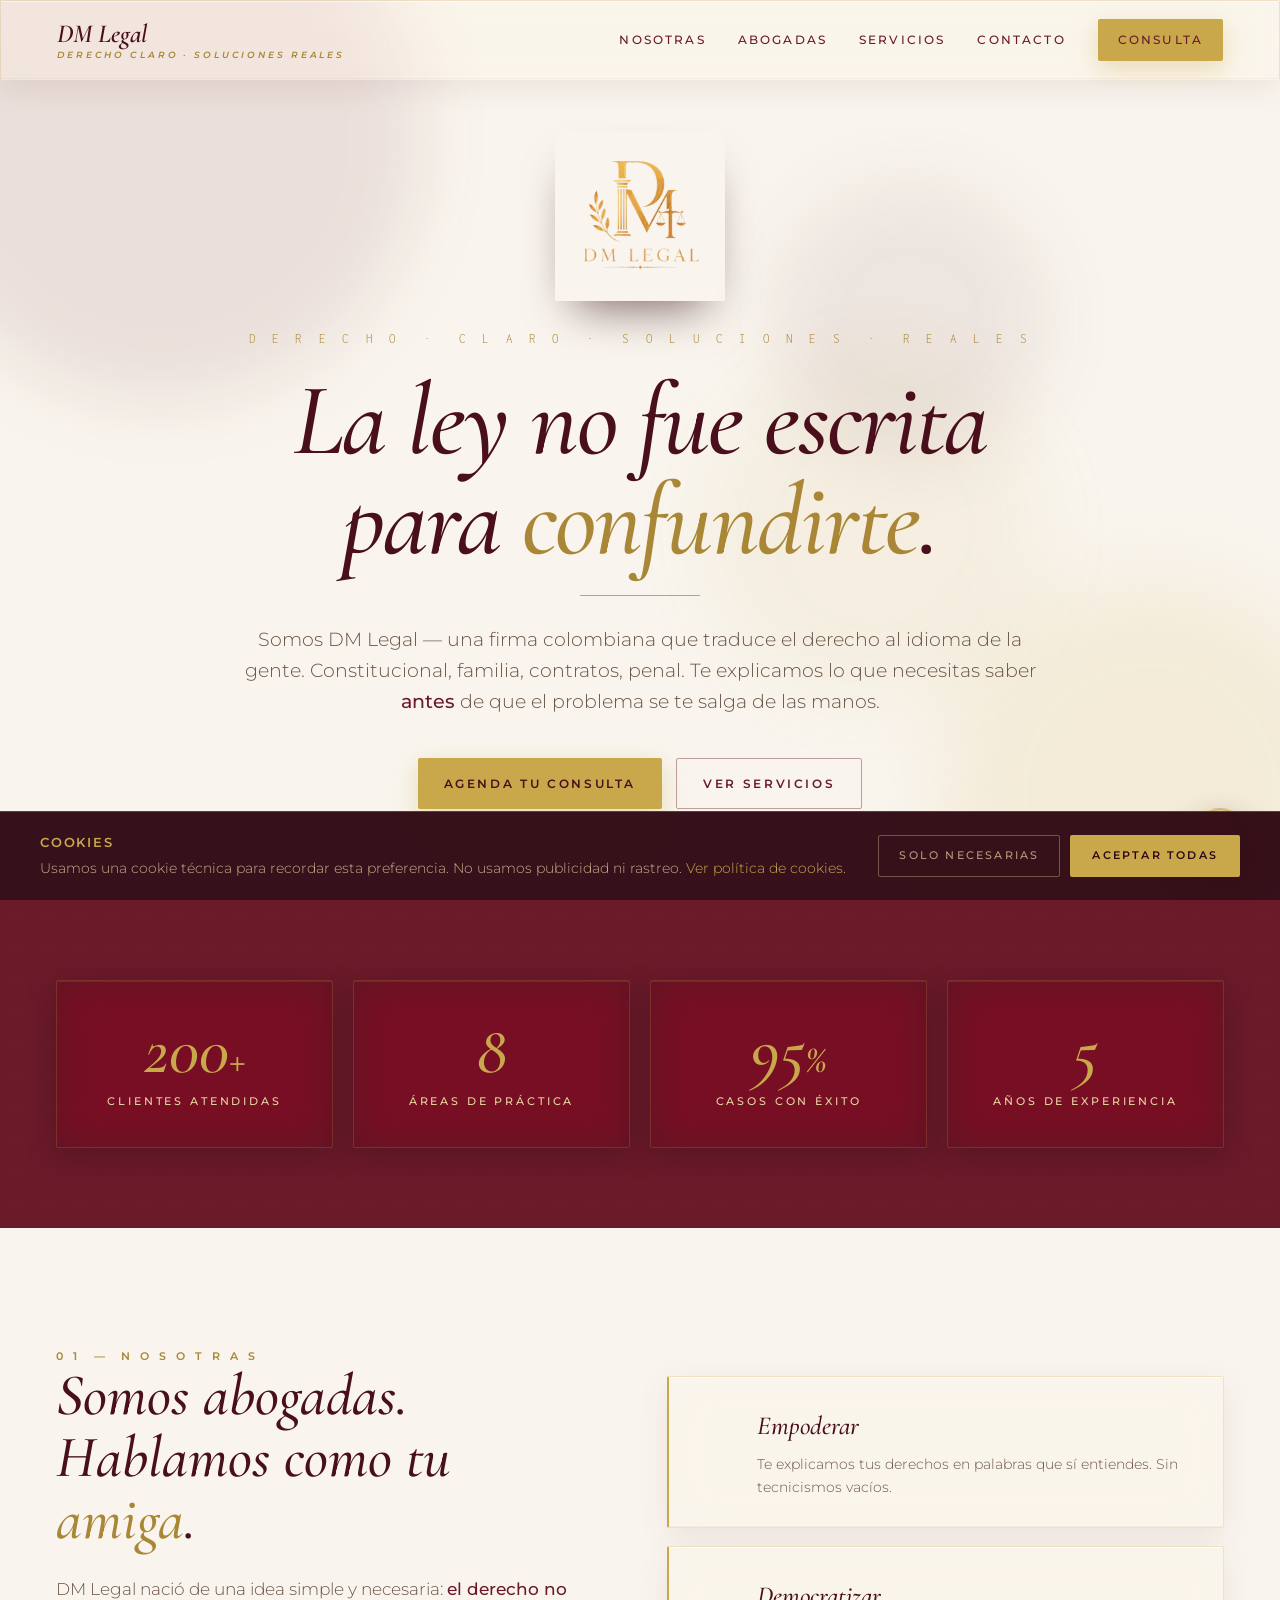
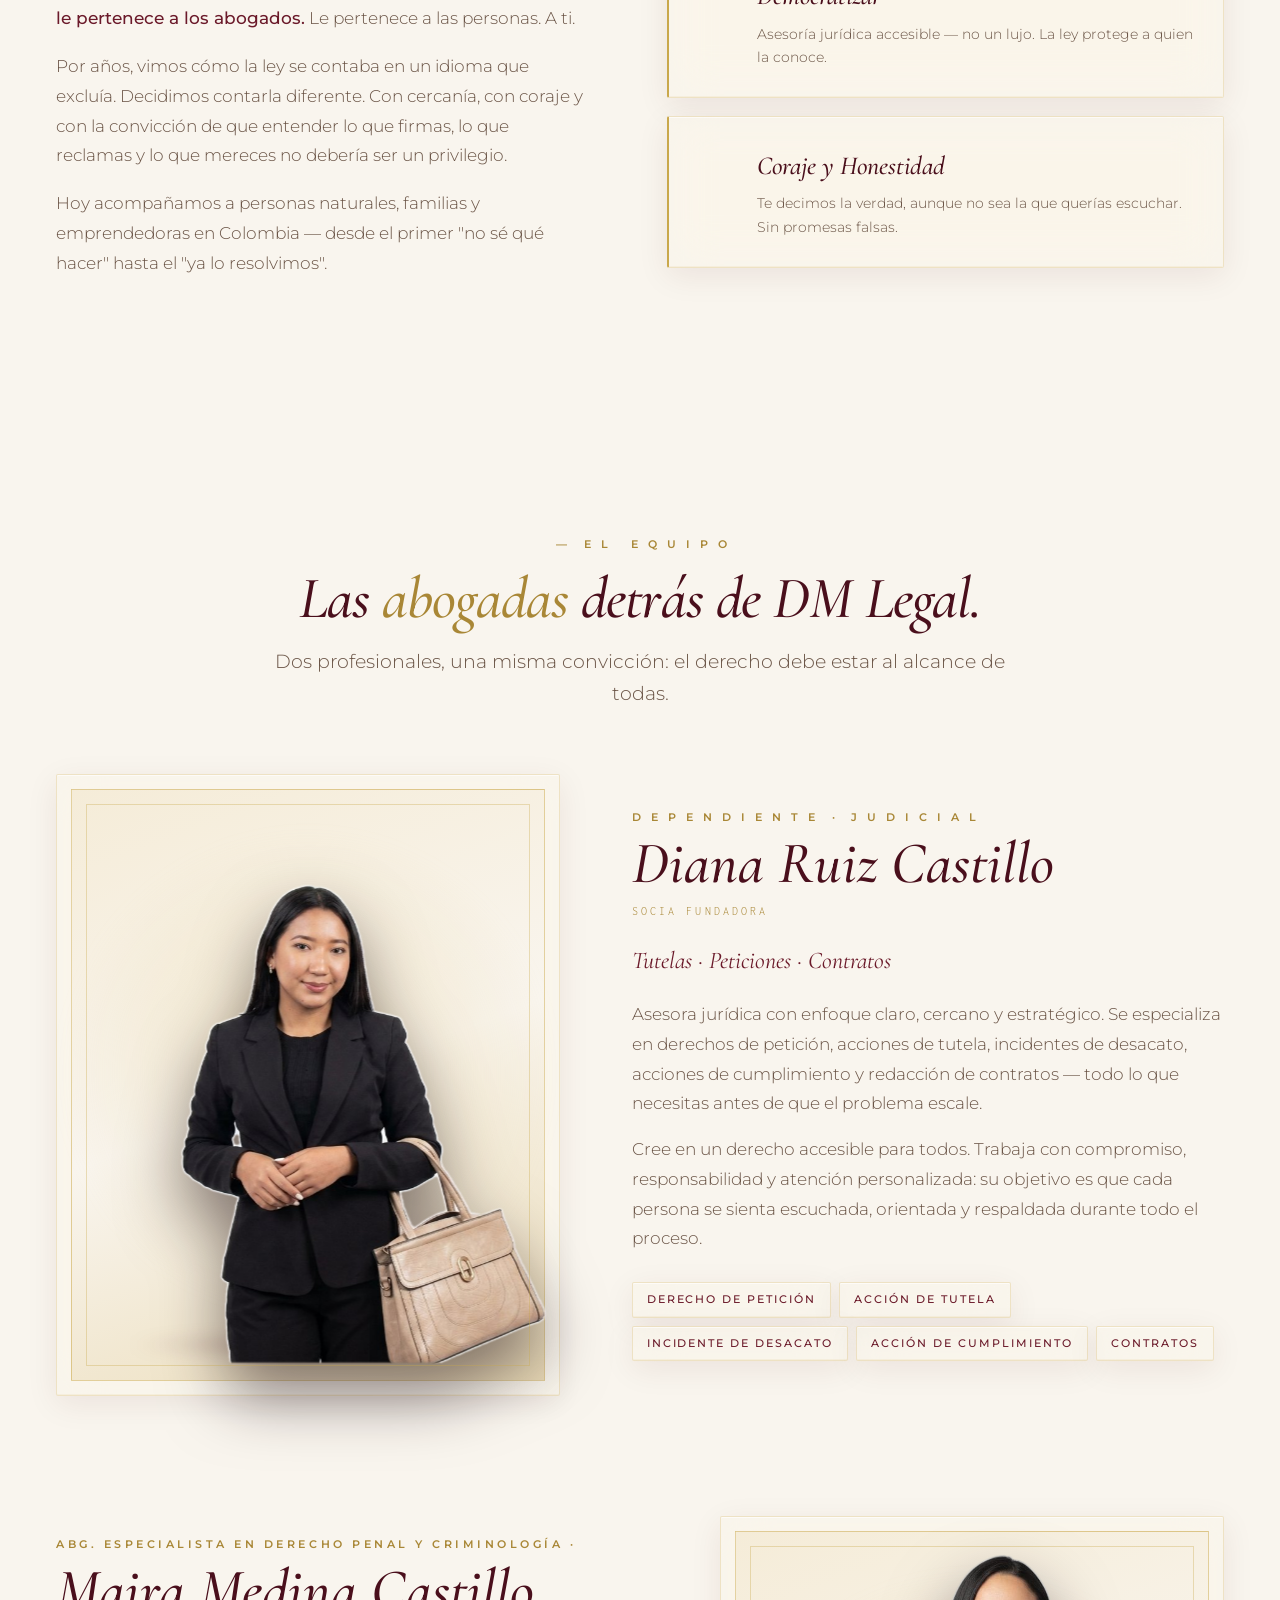
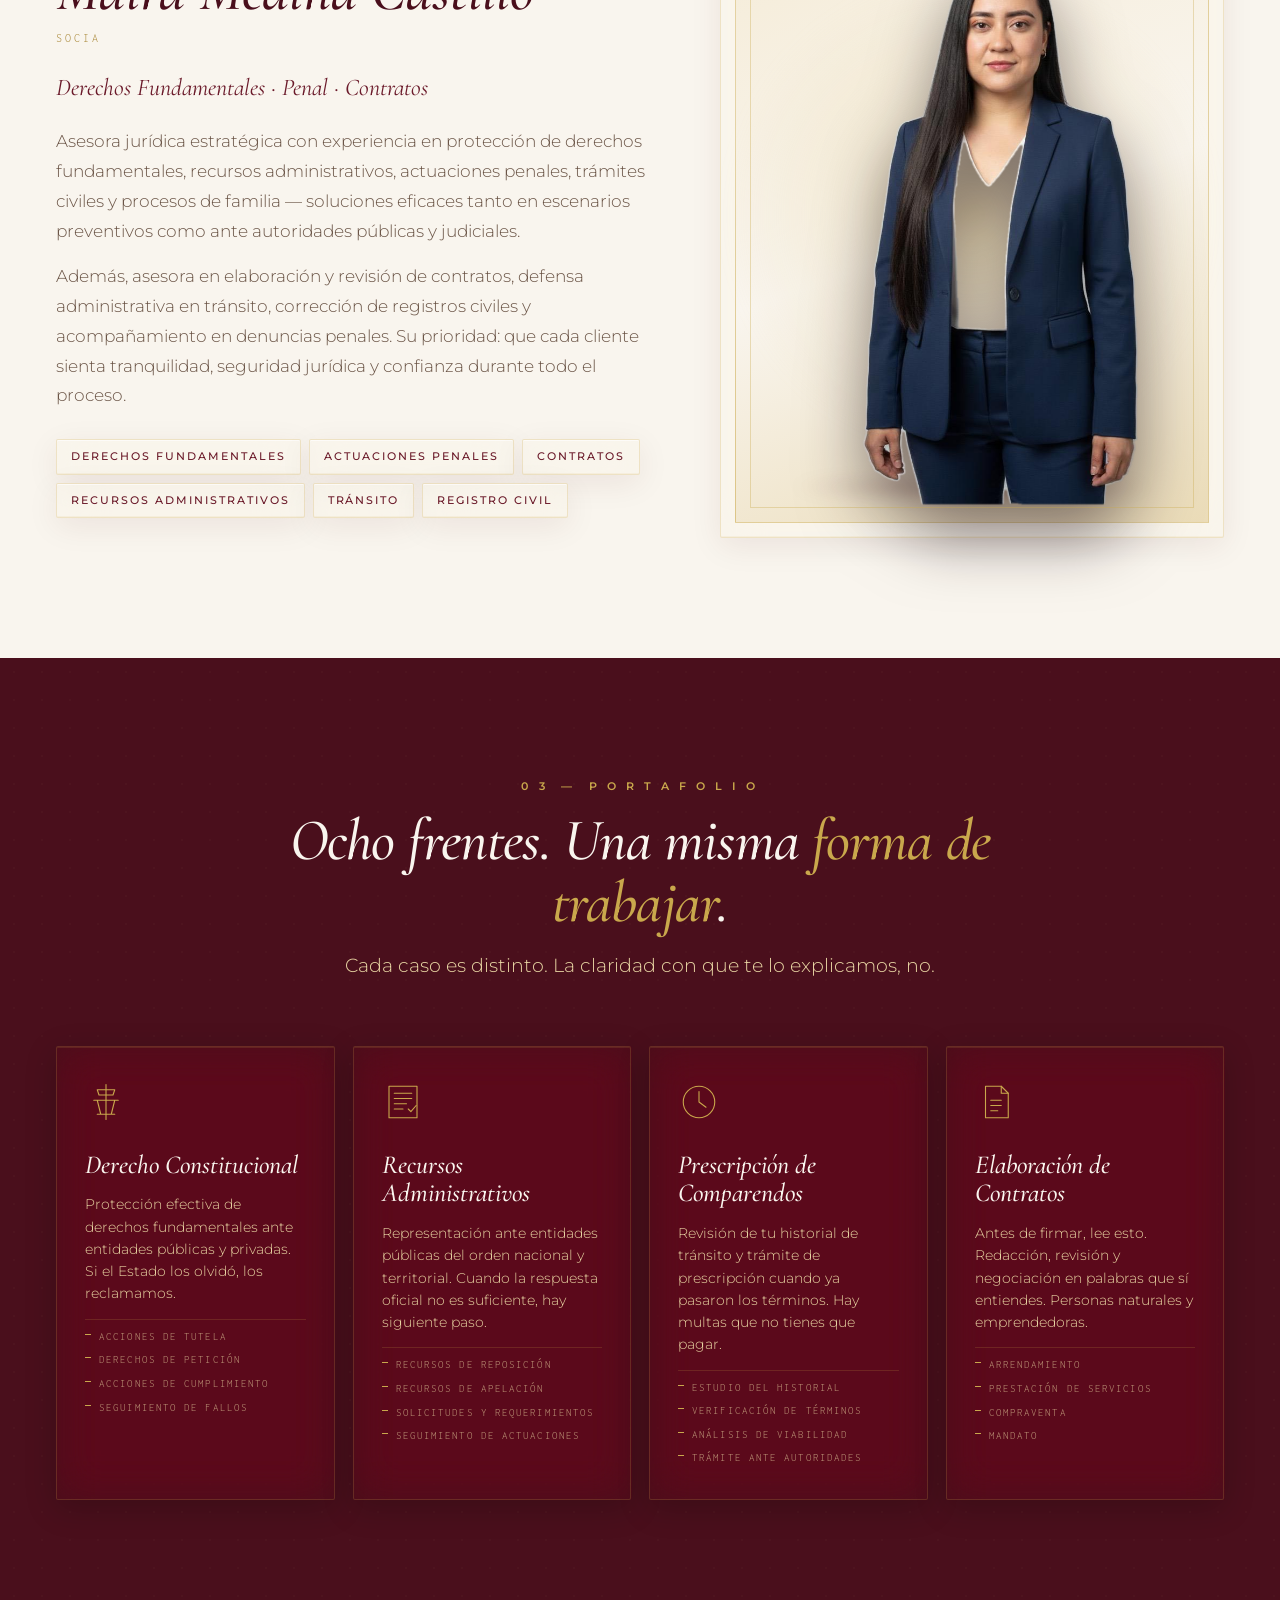
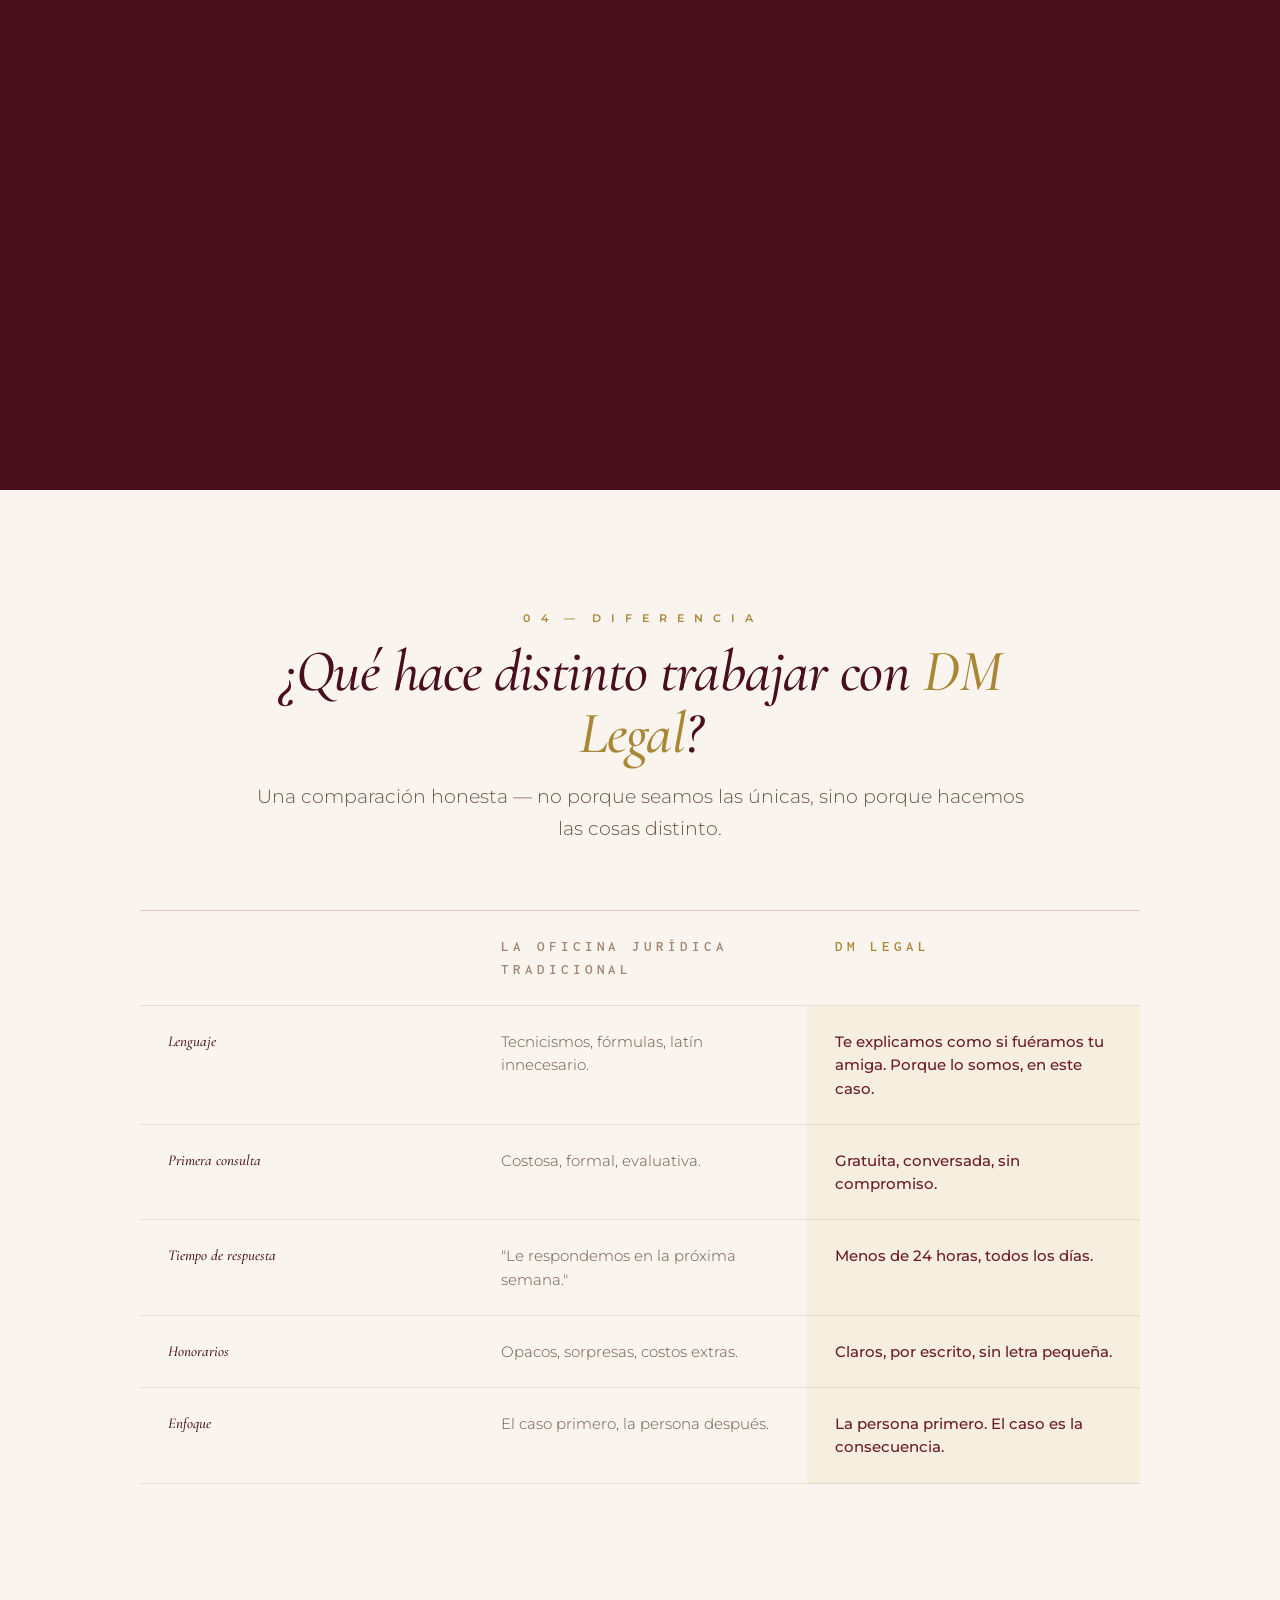
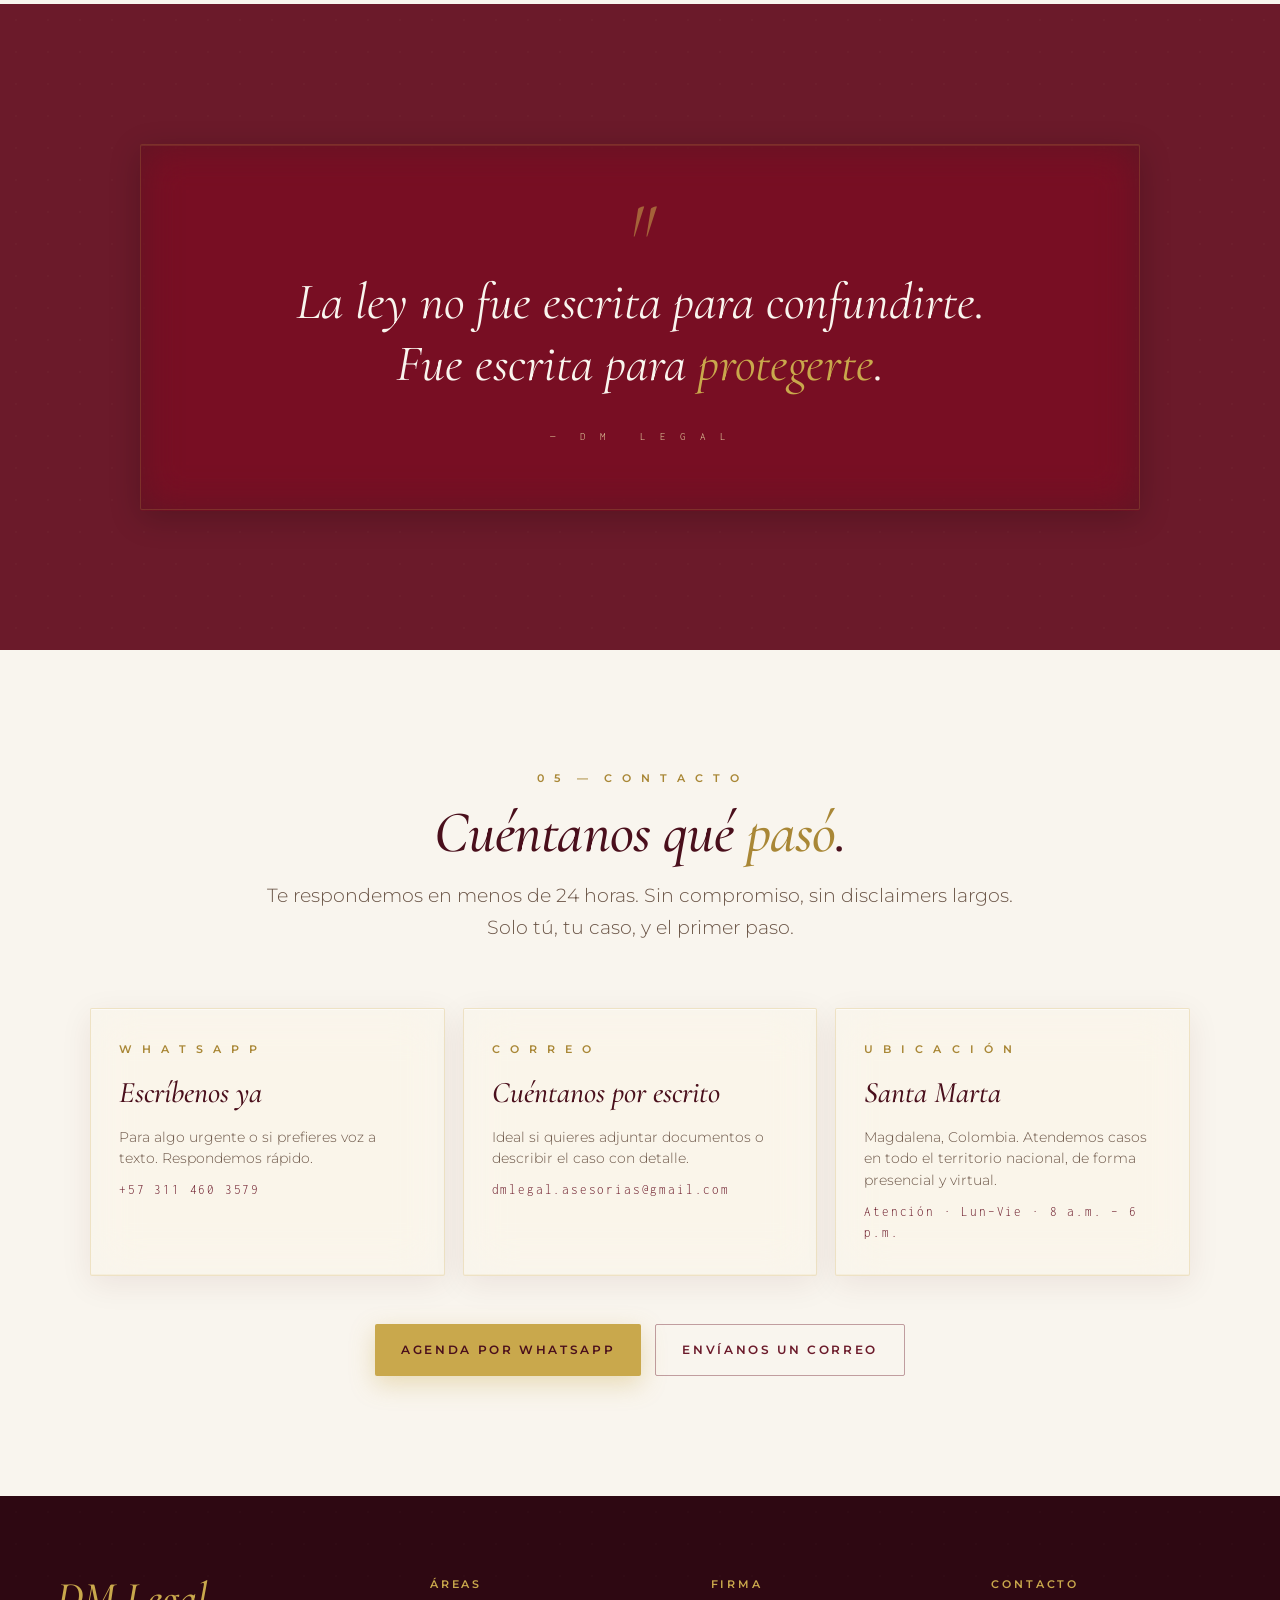
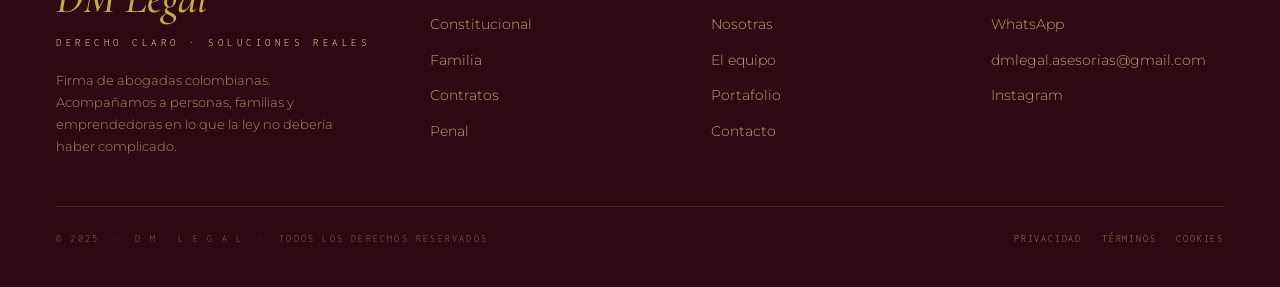
==== index.html @ fb907e5b "cambios ajustes de descripcio y efectos" ====
<!doctype html>
<html lang="es">
<head>
<meta charset="utf-8">
<meta name="viewport" content="width=device-width,initial-scale=1">
<title>DM Legal · Derecho claro, soluciones reales.</title>
<meta name="description" content="Firma de abogadas colombianas especializada en derecho constitucional, familia y contratos. Derecho claro, soluciones reales.">
<meta name="theme-color" content="#4A0F1C">

<!-- Open Graph -->
<meta property="og:title" content="DM Legal · Derecho claro, soluciones reales.">
<meta property="og:description" content="Abogadas colombianas que traducen el derecho al idioma de la gente. Tutelas, familia, contratos, penal.">
<meta property="og:type" content="website">
<meta property="og:image" content="assets/logo-dm-legal.jpeg">

<link rel="preconnect" href="https://fonts.googleapis.com">
<link rel="preconnect" href="https://fonts.gstatic.com" crossorigin>
<link href="https://fonts.googleapis.com/css2?family=Cormorant+Garamond:ital,wght@1,400;1,500;1,600;1,700&family=Inconsolata:wght@400;500;600&family=Montserrat:wght@300;400;500;600;800&display=swap" rel="stylesheet">

<style>
/* ══════════════════════════════════════════════════════════
   DM LEGAL · Design System Tokens
   Identidad de Marca v1.0 · 2025
   ══════════════════════════════════════════════════════════ */
:root {
  /* Paleta oficial */
  --c-guinda:          #4A0F1C;
  --c-borgona:         #6B1A2A;
  --c-oro:             #C9A84C;
  --c-champagne:       #E8D5A3;
  --c-crema:           #F9F5EE;
  --c-guinda-deep:     #2E0812;
  --c-borgona-soft:    #8C2438;
  --c-oro-deep:        #A98736;
  --c-champagne-soft:  #F2E4C2;
  --c-crema-warm:      #EFE7D6;

  /* Superficies semánticas */
  --bg:           var(--c-guinda);
  --bg-2:         var(--c-borgona);
  --bg-elevated:  #561523;
  --fg:           var(--c-crema);
  --fg-2:         var(--c-champagne);
  --fg-muted:     #C9B89A;
  --accent:       var(--c-oro);
  --accent-soft:  var(--c-champagne);
  --rule:         rgba(201,168,76,0.32);
  --rule-soft:    rgba(232,213,163,0.18);

  /* Tipografía */
  --font-display: "Cormorant Garamond", "Garamond", Georgia, serif;
  --font-body:    "Montserrat", "Helvetica Neue", Arial, sans-serif;
  --font-mono:    "Inconsolata", "SF Mono", Menlo, monospace;

  /* Escala tipográfica */
  --fs-hero:    clamp(52px, 8vw, 112px);
  --fs-h1:      clamp(40px, 5vw, 72px);
  --fs-h2:      clamp(32px, 4.6vw, 64px);
  --fs-h3:      22px;
  --fs-lead:    19px;
  --fs-body:    16px;
  --fs-small:   14px;
  --fs-eyebrow: 11px;
  --fs-mono:    12px;

  /* Espaciado */
  --s-1:  4px;  --s-2:  8px;  --s-3:  12px; --s-4:  16px;
  --s-5:  24px; --s-6:  32px; --s-7:  48px; --s-8:  64px;
  --s-9:  96px; --s-10: 128px;

  /* Bordes */
  --border-hair: 1px solid var(--rule);
  --border-gold: 1px solid var(--c-oro);
  --border-soft: 1px solid var(--rule-soft);

  /* Sombras */
  --shadow-2: 0 12px 28px -16px rgba(46,8,18,0.55);
  --shadow-3: 0 24px 48px -20px rgba(46,8,18,0.65);

  /* Movimiento */
  --ease-out:     cubic-bezier(0.23, 1, 0.32, 1);
  --ease-in-out:  cubic-bezier(0.77, 0, 0.175, 1);
  --ease-elegant: cubic-bezier(0.22, 0.61, 0.36, 1);
  --t-quick:  140ms;
  --t-base:   240ms;
  --t-slow:   480ms;

  /* Ornamento */
  --orn-hair: linear-gradient(90deg, transparent, var(--c-oro) 35%, var(--c-oro) 65%, transparent);
}

/* ─── Reset ─── */
*, *::before, *::after { box-sizing: border-box; margin: 0; padding: 0; }
html, body {
  background: var(--c-crema);
  color: var(--c-borgona);
  font-family: var(--font-body);
  font-weight: 300;
  line-height: 1.6;
  -webkit-font-smoothing: antialiased;
  text-rendering: optimizeLegibility;
}
body { overflow-x: hidden; }
img { max-width: 100%; display: block; }
a  { color: inherit; text-decoration: none; }
button { font: inherit; cursor: pointer; border: 0; background: transparent; color: inherit; }
ul { list-style: none; }

/* ─── Superficies glass ─── */
.glass {
  background: rgba(249,245,238,0.45);
  backdrop-filter: blur(24px) saturate(180%);
  -webkit-backdrop-filter: blur(24px) saturate(180%);
  border: 1px solid rgba(201,168,76,0.25);
  box-shadow: 0 8px 32px rgba(74,15,28,0.08), inset 0 1px 0 rgba(255,255,255,0.6), inset 0 -1px 0 rgba(201,168,76,0.10);
  border-radius: 2px;
}
.glass-dark {
  background: rgba(74,15,28,0.35);
  backdrop-filter: blur(20px) saturate(160%);
  -webkit-backdrop-filter: blur(20px) saturate(160%);
  border: 1px solid rgba(201,168,76,0.20);
  box-shadow: 0 8px 32px rgba(0,0,0,0.20), inset 0 1px 0 rgba(201,168,76,0.15);
  border-radius: 2px;
}
@supports not (backdrop-filter: blur(1px)) {
  .glass      { background: rgba(249,245,238,0.92); }
  .glass-dark { background: rgba(74,15,28,0.85); }
}

/* ─── Tipografía utilitaria ─── */
.display {
  font-family: var(--font-display);
  font-style: italic;
  font-weight: 500;
  line-height: 1.02;
  letter-spacing: -0.015em;
}
.eyebrow, .kicker {
  font-family: var(--font-body);
  font-weight: 600;
  font-size: var(--fs-eyebrow);
  letter-spacing: 0.32em;
  text-transform: uppercase;
  color: var(--c-oro-deep);
}
.mono {
  font-family: var(--font-mono);
  font-size: var(--fs-mono);
  letter-spacing: 0.22em;
  text-transform: uppercase;
}
.lead {
  font-size: var(--fs-lead);
  line-height: 1.7;
  font-weight: 300;
  color: #6b5547;
  max-width: 60ch;
}

/* ─── Botones ─── */
.btn {
  display: inline-flex;
  align-items: center;
  gap: 10px;
  padding: 15px 26px;
  font-family: var(--font-body);
  font-weight: 600;
  font-size: 12px;
  letter-spacing: 0.22em;
  text-transform: uppercase;
  border-radius: 2px;
  transition: transform .25s var(--ease-out), background .25s, box-shadow .25s, color .25s;
  cursor: pointer;
  white-space: nowrap;
}
.btn-primary {
  background: var(--c-oro);
  color: var(--c-guinda);
  box-shadow: 0 8px 24px rgba(201,168,76,0.35);
}
.btn-primary:hover {
  background: var(--c-oro-deep);
  transform: translateY(-2px);
  box-shadow: 0 12px 32px rgba(169,135,54,0.45);
}
.btn-ghost {
  background: transparent;
  color: var(--c-borgona);
  border: 1px solid rgba(107,26,42,0.40);
}
.btn-ghost:hover {
  background: rgba(107,26,42,0.06);
  border-color: var(--c-borgona);
}
.btn-on-dark {
  background: transparent;
  color: var(--c-champagne);
  border: 1px solid rgba(232,213,163,0.45);
}
.btn-on-dark:hover {
  background: rgba(232,213,163,0.10);
  border-color: var(--c-oro);
  color: var(--c-oro);
}


/* ─── Revelaciones de entrada ─── */
.reveal, .reveal-left, .reveal-right, .reveal-scale {
  opacity: 0;
  transition: opacity .7s var(--ease-out), transform .7s var(--ease-out);
}
.reveal        { transform: translateY(50px); }
.reveal-left   { transform: translateX(-60px); }
.reveal-right  { transform: translateX(60px); }
.reveal-scale  { transform: scale(0.92); }
.is-visible    { opacity: 1 !important; transform: none !important; }
@media (prefers-reduced-motion: reduce) {
  .reveal, .reveal-left, .reveal-right, .reveal-scale { transform: none; }
  .slide-from-left, .slide-from-right { transform: none; opacity: 1; }
  * { animation: none !important; transition-duration: .01ms !important; }
}

/* ════════════════════════════════════
   NAV
   ════════════════════════════════════ */
.nav {
  position: fixed;
  top: 0; left: 0; right: 0;
  z-index: 100;
  display: flex;
  align-items: center;
  justify-content: space-between;
  padding: 18px 56px;
  height: 80px;
  background: rgba(249,245,238,0.30);
  backdrop-filter: blur(12px) saturate(160%);
  -webkit-backdrop-filter: blur(12px) saturate(160%);
  border-bottom: 1px solid transparent;
  transition: height .2s var(--ease-out), background .2s, border-color .2s;
}
.nav.scrolled {
  height: 64px;
  background: rgba(249,245,238,0.55);
  backdrop-filter: blur(32px) saturate(180%);
  -webkit-backdrop-filter: blur(32px) saturate(180%);
  border-bottom: 1px solid rgba(201,168,76,0.32);
}
.nav-brand { display: flex; align-items: center; gap: 12px; }
.nav-brand-mark {
  font-family: var(--font-display);
  font-style: italic;
  font-weight: 600;
  font-size: 26px;
  color: var(--c-guinda);
  line-height: 1;
}
.nav-brand small {
  display: block;
  font-family: var(--font-body);
  font-weight: 600;
  font-size: 9px;
  letter-spacing: 0.32em;
  text-transform: uppercase;
  color: var(--c-oro-deep);
  margin-top: 3px;
}
.nav-links { display: flex; gap: 32px; align-items: center; }
.nav-links a {
  font-size: 12px;
  font-weight: 500;
  letter-spacing: 0.18em;
  text-transform: uppercase;
  color: var(--c-borgona);
  padding: 4px 0;
  border-bottom: 1px solid transparent;
  transition: color .2s, border-color .2s;
}
.nav-links a:hover { color: var(--c-oro-deep); border-bottom-color: var(--c-oro); }
.nav-burger {
  display: none;
  width: 40px; height: 40px;
  align-items: center;
  justify-content: center;
  cursor: pointer;
}
.nav-burger span {
  width: 22px; height: 1.5px;
  background: var(--c-guinda);
  position: relative;
  transition: transform .25s;
}
.nav-burger span::before,
.nav-burger span::after {
  content: "";
  position: absolute;
  left: 0;
  width: 22px; height: 1.5px;
  background: var(--c-guinda);
  transition: transform .25s;
}
.nav-burger span::before { top: -7px; }
.nav-burger span::after  { top:  7px; }
.nav-burger.open span                 { background: transparent; }
.nav-burger.open span::before { transform: translateY(7px)  rotate(45deg);  }
.nav-burger.open span::after  { transform: translateY(-7px) rotate(-45deg); }

/* ════════════════════════════════════
   HERO
   ════════════════════════════════════ */
.hero {
  position: relative;
  min-height: 100vh;
  padding: 120px 56px 80px;
  display: flex;
  align-items: center;
  justify-content: center;
  overflow: hidden;
  background: var(--c-crema);
}
.hero-blobs {
  position: absolute; inset: 0;
  pointer-events: none;
  z-index: 0;
}
.blob {
  position: absolute;
  border-radius: 50%;
  filter: blur(40px);
  opacity: 0.10;
}
.blob.b1 { width:520px; height:520px; background:var(--c-borgona); top:-120px; left:-100px; animation:floatBlob 22s var(--ease-in-out) infinite; }
.blob.b2 { width:420px; height:420px; background:var(--c-champagne); bottom:-100px; right:-80px; animation:floatBlob 26s var(--ease-in-out) infinite reverse; opacity:0.28; }
.blob.b3 { width:340px; height:340px; background:var(--c-oro); top:40%; left:55%; animation:floatBlob 30s var(--ease-in-out) infinite; opacity:0.08; }
.blob.b4 { width:280px; height:280px; background:var(--c-guinda); top:20%; right:18%; animation:floatBlob 24s var(--ease-in-out) infinite reverse; opacity:0.07; }
@keyframes floatBlob {
  0%,100% { transform: translate(0,0) rotate(0) scale(1); }
  33%      { transform: translate(60px,-40px) rotate(120deg) scale(1.08); }
  66%      { transform: translate(-50px,60px) rotate(240deg) scale(0.94); }
}

.hero-inner {
  position: relative;
  z-index: 1;
  text-align: center;
  max-width: 1000px;
}
.hero-logo {
  width: 170px; height: 170px;
  margin: 0 auto 28px;
  display: flex;
  align-items: center;
  justify-content: center;
  animation: logoIn .9s var(--ease-out) both;
}
.hero-logo img {
  width: 100%; height: 100%;
  object-fit: contain;
  border-radius: 2px;
  box-shadow: var(--shadow-3);
}
@keyframes logoIn { from { opacity:0; transform:scale(0.8); } to { opacity:1; transform:scale(1); } }

.hero-tagline {
  font-family: var(--font-mono);
  font-size: 13px;
  letter-spacing: 0.36em;
  text-transform: uppercase;
  color: var(--c-oro-deep);
  margin-bottom: 20px;
  animation: slideDown .9s .3s var(--ease-out) both;
}
@keyframes slideDown { from { opacity:0; transform:translateY(-30px); } to { opacity:1; transform:translateY(0); } }

.hero h1 {
  font-family: var(--font-display);
  font-style: italic;
  font-weight: 500;
  font-size: var(--fs-hero);
  line-height: 0.98;
  letter-spacing: -0.02em;
  color: var(--c-guinda);
  margin-bottom: 24px;
  animation: slideUp 1s .6s var(--ease-out) both;
}
.hero h1 em { color: var(--c-oro-deep); font-style: italic; }
@keyframes slideUp { from { opacity:0; transform:translateY(40px); } to { opacity:1; transform:translateY(0); } }

.hero-divider {
  width: 0;
  height: 1px;
  background: var(--c-oro);
  margin: 0 auto 28px;
  animation: expand .8s .9s var(--ease-out) forwards;
}
@keyframes expand { to { width: 120px; } }

.hero-sub {
  font-size: 19px;
  line-height: 1.65;
  font-weight: 300;
  color: #6b5547;
  max-width: 62ch;
  margin: 0 auto 40px;
  animation: fade 1s 1.1s var(--ease-out) both;
}
.hero-sub strong { font-weight: 500; color: var(--c-borgona); }
@keyframes fade { from { opacity:0; } to { opacity:1; } }

.hero-ctas {
  display: flex;
  gap: 14px;
  justify-content: center;
  flex-wrap: wrap;
  animation: slideUp 1s 1.3s var(--ease-out) both;
}

.hero-scroll {
  position: absolute;
  bottom: 32px;
  left: 50%;
  transform: translateX(-50%);
  display: flex;
  flex-direction: column;
  align-items: center;
  gap: 10px;
  animation: fade 1s 1.6s var(--ease-out) both;
}
.hero-scroll .mono { color: var(--c-oro-deep); font-size: 10px; letter-spacing: 0.40em; }
.hero-scroll-line {
  width: 1px; height: 48px;
  background: linear-gradient(180deg, var(--c-oro), transparent);
  position: relative;
  overflow: hidden;
}
.hero-scroll-line::after {
  content: "";
  position: absolute;
  top: -24px; left: 0;
  width: 1px; height: 24px;
  background: linear-gradient(180deg, transparent, var(--c-crema));
  animation: scrollDot 2s var(--ease-in-out) infinite;
}
@keyframes scrollDot { 0% { transform:translateY(0); } 100% { transform:translateY(72px); } }

/* ════════════════════════════════════
   STATS
   ════════════════════════════════════ */
.stats {
  background: var(--c-borgona);
  padding: 80px 56px;
  position: relative;
  overflow: hidden;
}
.stats::before {
  content: "";
  position: absolute; inset: 0;
  background-image: radial-gradient(rgba(232,213,163,0.06) 1px, transparent 1px);
  background-size: 32px 32px;
  opacity: 0.5;
}
.stats-grid {
  position: relative;
  max-width: 1200px;
  margin: 0 auto;
  display: grid;
  grid-template-columns: repeat(4, 1fr);
  gap: 20px;
}
.stat { padding: 36px 28px; text-align: center; }
.stat-num {
  font-family: var(--font-display);
  font-style: italic;
  font-weight: 500;
  font-size: 68px;
  line-height: 1;
  color: var(--c-oro);
  margin-bottom: 8px;
}
.stat-num .suffix { font-size: 42px; }
.stat-label {
  font-family: var(--font-body);
  font-weight: 500;
  font-size: 11px;
  letter-spacing: 0.26em;
  text-transform: uppercase;
  color: var(--c-champagne);
}

/* ════════════════════════════════════
   SECCIONES — base compartida
   ════════════════════════════════════ */
section { padding: 120px 56px; position: relative; }
.section-head {
  max-width: 780px;
  margin: 0 auto 64px;
  text-align: center;
}
.section-head h2 {
  font-family: var(--font-display);
  font-style: italic;
  font-weight: 500;
  font-size: var(--fs-h2);
  line-height: 1.05;
  letter-spacing: -0.015em;
  color: var(--c-guinda);
  margin: 14px 0 16px;
}
.section-head h2 em { color: var(--c-oro-deep); font-style: italic; }
.section-head .lead { margin: 0 auto; }

/* ════════════════════════════════════
   NOSOTRAS
   ════════════════════════════════════ */
.nosotras { background: var(--c-crema); }
.nosotras-grid {
  max-width: 1200px;
  margin: 0 auto;
  display: grid;
  grid-template-columns: 1fr 1.05fr;
  gap: 80px;
  align-items: center;
}
.nosotras-text h2 {
  font-family: var(--font-display);
  font-style: italic;
  font-weight: 500;
  font-size: clamp(36px, 4.6vw, 60px);
  line-height: 1.05;
  color: var(--c-guinda);
  margin-bottom: 24px;
}
.nosotras-text h2 em { color: var(--c-oro-deep); }
.nosotras-text p {
  margin-bottom: 18px;
  color: #6b5547;
  font-size: 17px;
  line-height: 1.75;
}
.nosotras-text p strong { font-weight: 500; color: var(--c-borgona); }
.pilares { display: flex; flex-direction: column; gap: 18px; }
.pilar {
  padding: 28px 30px;
  display: flex;
  gap: 22px;
  align-items: flex-start;
  border-left: 2px solid var(--c-oro);
}
.pilar-num {
  font-family: var(--font-mono);
  font-size: 13px;
  letter-spacing: 0.22em;
  color: var(--c-oro-deep);
  min-width: 36px;
  padding-top: 6px;
}
.pilar-body h3 {
  font-family: var(--font-display);
  font-style: italic;
  font-weight: 500;
  font-size: 26px;
  color: var(--c-guinda);
  margin-bottom: 6px;
}
.pilar-body p { font-size: 14px; line-height: 1.65; color: #6b5547; }

/* ════════════════════════════════════
   ABOGADAS
   ════════════════════════════════════ */
.abogadas { background: var(--c-crema); overflow-x: hidden; }
.abogada {
  max-width: 1200px;
  margin: 0 auto;
  display: grid;
  grid-template-columns: 0.85fr 1fr;
  gap: 72px;
  align-items: center;
  padding-bottom: 120px;
}
.abogada.mirror { grid-template-columns: 1fr 0.85fr; }
.abogada.mirror .abogada-card  { order: 2; }
.abogada.mirror .abogada-body  { order: 1; }
.abogada:last-child { padding-bottom: 0; }

.abogada-card { padding: 14px; }
.abogada-foto {
  aspect-ratio: 4/5;
  width: 100%;
  background: linear-gradient(160deg, #f5ecd8 0%, #f9f5ee 50%, #ebdcb8 100%);
  display: flex;
  flex-direction: column;
  align-items: center;
  justify-content: center;
  color: var(--c-oro-deep);
  position: relative;
  border: 1px solid rgba(201,168,76,0.45);
  overflow: hidden;
}
.abogada-foto::before {
  content: "";
  position: absolute; inset: 14px;
  border: 1px solid rgba(201,168,76,0.35);
  pointer-events: none;
}
.abogada-foto::after {
  content: "";
  position: absolute;
  top: 18px; left: 18px;
  width: 28px; height: 28px;
  border-top: 1px solid var(--c-oro);
  border-left: 1px solid var(--c-oro);
}
.abogada-foto-initials {
  font-family: var(--font-display);
  font-style: italic;
  font-weight: 500;
  font-size: 120px;
  line-height: 1;
  color: var(--c-oro);
}
.abogada-foto-hint {
  font-family: var(--font-mono);
  font-size: 10px;
  letter-spacing: 0.28em;
  text-transform: uppercase;
  color: rgba(232,213,163,0.55);
  margin-top: 14px;
}
/* Cutout con fondo removido */
.abogada-foto.has-cutout { display: block; }
.abogada-foto.has-cutout::before {
  content: "";
  position: absolute; inset: 14px;
  border: 1px solid rgba(201,168,76,0.35);
  pointer-events: none;
  z-index: 3;
}
.abogada-foto.has-cutout::after { display: none; }

.abogada-halo {
  position: absolute;
  left: 50%; top: 48%;
  transform: translate(-50%, -50%);
  width: 115%; height: 90%;
  background: radial-gradient(ellipse at center, rgba(201,168,76,0.38) 0%, rgba(232,213,163,0.25) 30%, transparent 65%);
  filter: blur(8px);
  z-index: 1;
  pointer-events: none;
  animation: haloPulse 6s ease-in-out infinite;
}
@keyframes haloPulse {
  0%,100% { opacity:.85; transform:translate(-50%,-50%) scale(1); }
  50%      { opacity:1;   transform:translate(-50%,-50%) scale(1.06); }
}
.abogada-ground {
  position: absolute;
  left: 50%; bottom: 4%;
  transform: translateX(-50%);
  width: 78%; height: 22px;
  background: radial-gradient(ellipse at center, rgba(74,15,28,0.35) 0%, rgba(74,15,28,0.15) 40%, transparent 70%);
  filter: blur(8px);
  z-index: 1;
  pointer-events: none;
}
/* ── Cutout: estado inicial oculto ── */
.abogada-cutout {
  position: absolute;
  left: 50%; bottom: 0;
  height: 108%; width: auto;
  max-width: none;
  z-index: 2;
  opacity: 0;
  filter: drop-shadow(0 32px 32px rgba(20,4,10,0.50));
  /* estado inicial: fuera de pantalla + abajo */
  transform: translateX(-50%) translateY(60px);
  /* transición lenta con delay para que llegue DESPUÉS del card */
  transition:
    transform 3.0s 0.45s cubic-bezier(0.16, 1, 0.3, 1),
    opacity   2.0s 0.35s ease-out;
  will-change: transform, opacity;
}

/* ── Animación flotante (solo activa tras entrar) ── */
@keyframes cutoutFloat {
  0%,100% { transform: translateX(-50%) translateY(0); }
  50%      { transform: translateX(-50%) translateY(-10px); }
}

/* ── Cuando el card está visible: foto entra ── */
.abogada-card.slide-in .abogada-cutout {
  opacity: 1;
  transform: translateX(-50%) translateY(0);
  /* Sin animation: compite con transition en transform y la bloquea */
}
/* Flotación activa solo tras completar la transición de entrada */
.abogada-cutout.is-floating {
  animation: cutoutFloat 7s ease-in-out infinite;
}

.abogada-card:hover .abogada-halo  { opacity: 1; animation-duration: 3s; }
.abogada-card:hover .abogada-cutout {
  filter: drop-shadow(0 40px 40px rgba(20,4,10,0.60))
          drop-shadow(0 0 28px rgba(232,213,163,0.28));
}

/* ── Cards: entran desde fuera de pantalla (móvil) ── */
.abogada-card {
  opacity: 0;
  will-change: transform, opacity;
  transition:
    transform 1.3s cubic-bezier(0.16, 1, 0.3, 1),
    opacity   1.0s cubic-bezier(0.16, 1, 0.3, 1);
}
.slide-from-left  { transform: translateX(-420px); }
.slide-from-right { transform: translateX( 420px); }
.abogada-card.slide-in {
  opacity: 1;
  transform: translateX(0) !important;
}

/* ── DESKTOP: solo la foto entra desde afuera de la página ── */
@media (min-width: 769px) {
  /* El card aparece sin traslado lateral; el fondo ya está visible */
  .abogada-card {
    opacity: 1;
    transition: none;
  }
  .slide-from-left,
  .slide-from-right { transform: none; }
  .abogada-card.slide-in { transform: none !important; }

  /* La foto puede salir del recuadro para viajar desde afuera de la página */
  .abogada-foto.has-cutout { overflow: visible; }

  /* Primera abogada: foto entra desde la izquierda (solo antes de activar) */
  .abogada:not(.mirror) .abogada-card:not(.slide-in) .abogada-cutout {
    transform: translateX(calc(-50% - 1100px)) translateY(0);
  }
  /* Segunda abogada (mirror): foto entra desde la derecha (solo antes de activar) */
  .abogada.mirror .abogada-card:not(.slide-in) .abogada-cutout {
    transform: translateX(calc(-50% + 1100px)) translateY(0);
  }
}
/* Estado sin foto */
.cutout-fallback { position:absolute; left:50%; top:50%; transform:translate(-50%,-50%); display:none; }
.abogada-foto.has-cutout.cutout-missing .cutout-fallback { display: block; }
.abogada-foto.has-cutout.cutout-missing .abogada-halo,
.abogada-foto.has-cutout.cutout-missing .abogada-ground { display: none; }

/* Tag de credencial */
.abogada-credtag {
  position: absolute;
  top: 24px; right: 24px;
  z-index: 4;
  padding: 8px 14px;
  background: rgba(20,4,10,0.45);
  backdrop-filter: blur(12px) saturate(150%);
  -webkit-backdrop-filter: blur(12px) saturate(150%);
  border: 1px solid rgba(201,168,76,0.55);
  border-radius: 999px;
  font-family: var(--font-mono);
  font-size: 10px;
  letter-spacing: 0.28em;
  text-transform: uppercase;
  color: var(--c-oro);
}
@media (prefers-reduced-motion: reduce) {
  .abogada-cutout, .abogada-halo { animation: none !important; }
}

/* Cuerpo de la abogada */
.abogada-body .eyebrow { margin-bottom: 8px; }
.abogada-name {
  font-family: var(--font-display);
  font-style: italic;
  font-weight: 500;
  font-size: clamp(40px, 4.6vw, 60px);
  line-height: 1.0;
  color: var(--c-guinda);
  margin-bottom: 8px;
}
.abogada-role {
  font-family: var(--font-mono);
  font-size: 12px;
  letter-spacing: 0.26em;
  text-transform: uppercase;
  color: var(--c-oro-deep);
  margin-bottom: 24px;
}
.abogada-specialty {
  font-family: var(--font-display);
  font-style: italic;
  font-weight: 400;
  font-size: 24px;
  color: var(--c-borgona);
  margin-bottom: 24px;
  line-height: 1.3;
}
.abogada-bio {
  font-size: 17px;
  line-height: 1.75;
  color: #6b5547;
  margin-bottom: 16px;
}
.abogada-tags { display: flex; gap: 8px; flex-wrap: wrap; margin-top: 28px; }
.tag {
  padding: 8px 14px;
  font-family: var(--font-body);
  font-weight: 500;
  font-size: 11px;
  letter-spacing: 0.18em;
  text-transform: uppercase;
  color: var(--c-borgona);
  transition: transform .2s, color .2s, border-color .2s;
}
.tag:hover { color: var(--c-oro-deep); border-color: var(--c-oro); transform: translateY(-2px); }

/* ════════════════════════════════════
   SERVICIOS
   ════════════════════════════════════ */
.servicios {
  background: var(--c-guinda);
  padding: 120px 56px 140px;
  position: relative;
  overflow: hidden;
}
.servicios::before {
  content: "";
  position: absolute; inset: 0;
  background-image: radial-gradient(rgba(232,213,163,0.045) 1px, transparent 1px);
  background-size: 28px 28px;
  opacity: 0.55;
}
.servicios .section-head h2       { color: var(--c-crema); }
.servicios .section-head h2 em    { color: var(--c-oro); }
.servicios .section-head .lead    { color: var(--c-champagne); }
.servicios .section-head .eyebrow { color: var(--c-oro); }

.servicios-grid {
  position: relative;
  max-width: 1280px;
  margin: 0 auto;
  display: grid;
  grid-template-columns: repeat(4, 1fr);
  gap: 18px;
}
.svc {
  padding: 34px 28px 32px;
  display: flex;
  flex-direction: column;
  gap: 14px;
  position: relative;
  transition: transform .25s var(--ease-out), border-color .25s, background .25s;
}
.svc:hover {
  transform: translateY(-6px);
  border-color: rgba(201,168,76,0.55);
  background: rgba(74,15,28,0.50);
}
.svc-icon { width: 42px; height: 42px; color: var(--c-oro); }
.svc-num {
  font-family: var(--font-mono);
  font-size: 11px;
  letter-spacing: 0.24em;
  color: var(--c-oro);
}
.svc-title {
  font-family: var(--font-display);
  font-style: italic;
  font-weight: 500;
  font-size: 26px;
  line-height: 1.1;
  color: var(--c-crema);
}
.svc-copy {
  font-size: 13.5px;
  line-height: 1.65;
  color: var(--c-champagne);
  font-weight: 300;
}
.svc-list {
  font-family: var(--font-mono);
  font-size: 11px;
  letter-spacing: 0.10em;
  text-transform: uppercase;
  color: rgba(232,213,163,0.70);
  display: flex;
  flex-direction: column;
  gap: 6px;
  padding-top: 8px;
  border-top: 1px solid rgba(201,168,76,0.18);
}
.svc-list li { padding-left: 14px; position: relative; }
.svc-list li::before {
  content: "";
  position: absolute;
  left: 0; top: 6px;
  width: 6px; height: 1px;
  background: var(--c-oro);
}

/* ════════════════════════════════════
   DIFERENCIACIÓN
   ════════════════════════════════════ */
.diff { background: var(--c-crema); }
.diff-table {
  max-width: 1000px;
  margin: 0 auto;
  display: grid;
  grid-template-columns: 1fr 1fr 1fr;
  border-top: 1px solid rgba(107,26,42,0.20);
}
.diff-table > div {
  padding: 24px 28px;
  border-bottom: 1px solid rgba(107,26,42,0.12);
  font-size: 15px;
  line-height: 1.55;
}
.diff-h {
  font-family: var(--font-mono);
  font-size: 11px;
  letter-spacing: 0.26em;
  text-transform: uppercase;
  background: transparent;
  font-weight: 600;
}
.diff-h.col-other { color: #a08775; }
.diff-h.col-dm    { color: var(--c-oro-deep); }
.diff-row-label {
  font-family: var(--font-display);
  font-style: italic;
  font-weight: 500;
  font-size: 20px;
  color: var(--c-guinda);
}
.diff-cell { color: #6b5547; }
.diff-cell.dm {
  color: var(--c-borgona);
  font-weight: 500;
  background: rgba(232,213,163,0.20);
}

/* ════════════════════════════════════
   BANNER QUOTE
   ════════════════════════════════════ */
.banner {
  background: var(--c-borgona);
  padding: 140px 56px;
  position: relative;
  overflow: hidden;
}
.banner::before {
  content: "";
  position: absolute; inset: 0;
  background-image: radial-gradient(rgba(232,213,163,0.05) 1px, transparent 1px);
  background-size: 32px 32px;
  opacity: 0.5;
}
.banner-inner {
  position: relative;
  max-width: 1000px;
  margin: 0 auto;
  padding: 64px;
  text-align: center;
}
.banner-mark {
  font-family: var(--font-display);
  font-style: italic;
  font-size: 90px;
  line-height: 0.6;
  color: var(--c-oro);
  opacity: 0.55;
  margin-bottom: 8px;
}
.banner-quote {
  font-family: var(--font-display);
  font-style: italic;
  font-weight: 400;
  font-size: clamp(32px, 4vw, 52px);
  line-height: 1.22;
  color: var(--c-crema);
  margin-bottom: 32px;
}
.banner-quote em { color: var(--c-oro); font-style: italic; }
.banner-cite {
  font-family: var(--font-mono);
  font-size: 11px;
  letter-spacing: 0.36em;
  text-transform: uppercase;
  color: var(--c-champagne);
}

/* ════════════════════════════════════
   CONTACTO
   ════════════════════════════════════ */
.contacto { background: var(--c-crema); }
.contacto-grid {
  max-width: 1100px;
  margin: 0 auto 48px;
  display: grid;
  grid-template-columns: repeat(3, 1fr);
  gap: 18px;
}
.contacto-card {
  padding: 32px 28px;
  text-align: left;
  display: flex;
  flex-direction: column;
  gap: 10px;
  transition: transform .25s var(--ease-out), border-color .25s;
}
.contacto-card:hover { transform: translateY(-4px); border-color: rgba(201,168,76,0.55); }
.contacto-card .eyebrow { color: var(--c-oro-deep); }
.contacto-card h3 {
  font-family: var(--font-display);
  font-style: italic;
  font-weight: 500;
  font-size: 30px;
  color: var(--c-guinda);
}
.contacto-card p { font-size: 14px; color: #6b5547; line-height: 1.55; }
.contacto-card .mono { color: var(--c-borgona); font-size: 13px; letter-spacing: 0.14em; text-transform: none; }
.contacto-ctas { display: flex; gap: 14px; justify-content: center; flex-wrap: wrap; }

/* ════════════════════════════════════
   FOOTER
   ════════════════════════════════════ */
.footer {
  background: var(--c-guinda-deep);
  padding: 80px 56px 40px;
  color: var(--c-champagne);
  position: relative;
  overflow: hidden;
}
.footer::before {
  content: "";
  position: absolute; inset: 0;
  background-image: radial-gradient(rgba(232,213,163,0.04) 1px, transparent 1px);
  background-size: 32px 32px;
  opacity: 0.4;
}
.footer-inner {
  position: relative;
  max-width: 1200px;
  margin: 0 auto;
  display: grid;
  grid-template-columns: 1.4fr 1fr 1fr 1fr;
  gap: 48px;
  padding-bottom: 48px;
  border-bottom: 1px solid rgba(201,168,76,0.18);
}
.footer-brand {
  font-family: var(--font-display);
  font-style: italic;
  font-weight: 500;
  font-size: 44px;
  color: var(--c-oro);
  line-height: 1;
  margin-bottom: 14px;
}
.footer-tag {
  font-family: var(--font-mono);
  font-size: 11px;
  letter-spacing: 0.32em;
  text-transform: uppercase;
  color: var(--c-champagne);
  margin-bottom: 18px;
}
.footer-desc {
  font-size: 13px;
  line-height: 1.7;
  color: rgba(232,213,163,0.65);
  max-width: 34ch;
}
.footer-col h4 {
  font-family: var(--font-body);
  font-weight: 600;
  font-size: 11px;
  letter-spacing: 0.26em;
  text-transform: uppercase;
  color: var(--c-oro);
  margin-bottom: 18px;
}
.footer-col ul { display: flex; flex-direction: column; gap: 10px; }
.footer-col a { font-size: 13.5px; color: rgba(232,213,163,0.75); transition: color .2s; }
.footer-col a:hover { color: var(--c-oro); }
.footer-bottom {
  position: relative;
  max-width: 1200px;
  margin: 24px auto 0;
  display: flex;
  justify-content: space-between;
  font-family: var(--font-mono);
  font-size: 10px;
  letter-spacing: 0.22em;
  text-transform: uppercase;
  color: rgba(232,213,163,0.45);
}

/* ════════════════════════════════════
   WHATSAPP FAB
   ════════════════════════════════════ */
.wfab {
  position: fixed;
  bottom: 28px; right: 28px;
  z-index: 90;
  width: 64px; height: 64px;
  display: flex;
  align-items: center;
  justify-content: center;
  cursor: pointer;
  border-radius: 50%;
  background: radial-gradient(circle at 30% 25%, rgba(232,213,163,0.55) 0%, rgba(201,168,76,0.42) 35%, rgba(122,28,52,0.55) 100%);
  backdrop-filter: blur(18px) saturate(160%);
  -webkit-backdrop-filter: blur(18px) saturate(160%);
  border: 1px solid rgba(232,213,163,0.45);
  box-shadow: 0 12px 32px rgba(74,15,28,0.32), inset 0 2px 8px rgba(255,255,255,0.30), inset 0 -4px 10px rgba(74,15,28,0.25);
  animation: fabBob 4.5s ease-in-out infinite;
}
.wfab svg {
  width: 30px; height: 30px;
  color: #fff;
  position: relative; z-index: 3;
  filter: drop-shadow(0 1px 3px rgba(74,15,28,0.45));
}
.wfab::before {
  content: "";
  position: absolute; inset: 0;
  border-radius: 50%;
  border: 1.5px solid rgba(201,168,76,0.55);
  animation: ripple1 2.6s ease-out infinite;
}
.wfab::after {
  content: "";
  position: absolute; inset: 0;
  border-radius: 50%;
  border: 1.5px solid rgba(201,168,76,0.40);
  animation: ripple2 2.6s ease-out infinite 1.3s;
}
@keyframes ripple1 { 0%{transform:scale(1);opacity:.85;} 100%{transform:scale(1.8);opacity:0;} }
@keyframes ripple2 { 0%{transform:scale(1);opacity:.75;} 100%{transform:scale(2.0);opacity:0;} }
@keyframes fabBob  { 0%,100%{transform:translateY(0);} 50%{transform:translateY(-6px);} }
.wfab:hover { animation-play-state: paused; transform: translateY(-3px) scale(1.06); transition: transform .3s var(--ease-out); }

.wfab-tip {
  position: absolute;
  right: 74px; top: 50%;
  transform: translateY(-50%) translateX(8px);
  padding: 10px 16px;
  font-family: var(--font-mono);
  font-size: 11px;
  letter-spacing: 0.20em;
  text-transform: uppercase;
  color: var(--c-guinda);
  white-space: nowrap;
  opacity: 0;
  pointer-events: none;
  transition: opacity .25s, transform .25s var(--ease-out);
}
.wfab:hover .wfab-tip { opacity: 1; transform: translateY(-50%) translateX(0); }

/* ════════════════════════════════════
   RESPONSIVE
   ════════════════════════════════════ */
/* ── Tablet / móvil grande (≤ 900px) ── */
@media (max-width: 900px) {
  /* Nav */
  .nav { padding: 14px 22px; }
  .nav-links {
    display: none;
    position: fixed;
    top: 64px; left: 0; right: 0;
    padding: 24px;
    flex-direction: column;
    gap: 20px;
    background: rgba(249,245,238,0.96);
    backdrop-filter: blur(28px);
    -webkit-backdrop-filter: blur(28px);
    border-bottom: 1px solid rgba(201,168,76,0.25);
  }
  .nav-links.open { display: flex; }
  .nav-burger { display: flex; }

  /* Hero */
  .hero { padding: 110px 22px 72px; }
  .hero-logo { width: 130px; height: 130px; }
  .hero-sub { font-size: 17px; }
  .hero-ctas { gap: 10px; }
  .hero-scroll { display: none; }

  /* Secciones */
  section { padding: 72px 22px; }
  .section-head { margin-bottom: 44px; }

  /* Stats */
  .stats { padding: 56px 22px; }
  .stats-grid { grid-template-columns: repeat(2, 1fr); gap: 14px; }
  .stat { padding: 28px 18px; }
  .stat-num { font-size: 52px; }
  .stat-num .suffix { font-size: 34px; }

  /* Nosotras */
  .nosotras-grid { grid-template-columns: 1fr; gap: 40px; }

  /* Abogadas */
  .abogada,
  .abogada.mirror { grid-template-columns: 1fr; gap: 36px; }
  .abogada.mirror .abogada-card,
  .abogada.mirror .abogada-body { order: initial; }
  .abogada { padding-bottom: 72px; }
  .abogada-foto { aspect-ratio: 3/4; }

  /* En móvil el slide lateral saca la tarjeta del viewport por completo;
     cambiamos a slide vertical para que el IntersectionObserver pueda disparar */
  .slide-from-left,
  .slide-from-right { transform: translateY(80px); }

  /* Servicios */
  .servicios { padding: 72px 22px 80px; }
  .servicios-grid { grid-template-columns: repeat(2, 1fr); gap: 14px; }

  /* Diferenciación */
  .diff-table { grid-template-columns: 1fr; }
  .diff-h:first-child { display: none; }
  .diff-h, .diff-table > div { padding: 14px 18px; }

  /* Banner */
  .banner { padding: 80px 22px; }
  .banner-inner { padding: 40px 24px; }

  /* Contacto */
  .contacto-grid { grid-template-columns: 1fr; }

  /* Footer */
  .footer { padding: 56px 22px 32px; }
  .footer-inner { grid-template-columns: 1fr 1fr; gap: 32px; }
  .footer-bottom {
    flex-direction: column;
    gap: 12px;
    align-items: flex-start;
  }
  .footer-bottom > div:last-child {
    display: flex;
    flex-wrap: wrap;
    gap: 16px;
    justify-content: flex-start;
  }

  /* FAB */
  .wfab-tip { display: none; }
}

/* ── Móvil estándar (≤ 520px) ── */
@media (max-width: 520px) {
  .stats-grid { grid-template-columns: repeat(2, 1fr); }
  .servicios-grid { grid-template-columns: 1fr; }
  .footer-inner { grid-template-columns: 1fr; }
  .hero-tagline { letter-spacing: 0.18em; font-size: 10px; }
  .abogada-tags { gap: 6px; }
  .tag { font-size: 10px; padding: 6px 10px; }
  .btn { padding: 13px 20px; font-size: 11px; }
}

/* ── Móvil pequeño (≤ 390px — iPhone SE, Android compacto) ── */
@media (max-width: 390px) {
  .hero { padding: 100px 16px 64px; }
  section { padding: 56px 16px; }
  .stats { padding: 44px 16px; }
  .stats-grid { grid-template-columns: 1fr; gap: 10px; }
  .stat { padding: 22px 16px; }
  .stat-num { font-size: 48px; }
  .servicios { padding: 56px 16px 64px; }
  .banner { padding: 56px 16px; }
  .banner-inner { padding: 28px 18px; }
  .footer { padding: 44px 16px 28px; }
  .nav { padding: 12px 16px; }
  .hero-ctas { flex-direction: column; align-items: center; }
  .hero-ctas .btn { width: 100%; justify-content: center; }
  .contacto-ctas { flex-direction: column; align-items: center; }
  .contacto-ctas .btn { width: 100%; justify-content: center; }
}
</style>
</head>
<body>

<!-- Cursor personalizado -->

<!-- ════════ NAV ════════ -->
<header class="nav glass" id="nav">
  <a class="nav-brand" href="#top">
    <div class="nav-brand-mark">DM Legal<small>Derecho Claro · Soluciones Reales</small></div>
  </a>
  <nav class="nav-links" id="navLinks">
    <a href="#nosotras">Nosotras</a>
    <a href="#abogadas">Abogadas</a>
    <a href="#servicios">Servicios</a>
    <a href="#contacto">Contacto</a>
    <a href="#contacto" class="btn btn-primary" style="padding:11px 20px;">Consulta</a>
  </nav>
  <button class="nav-burger" id="burger" aria-label="Menú"><span></span></button>
</header>

<!-- ════════ HERO ════════ -->
<section class="hero" id="top">
  <div class="hero-blobs">
    <div class="blob b1" data-parallax="0.05"></div>
    <div class="blob b2" data-parallax="0.04"></div>
    <div class="blob b3" data-parallax="0.06"></div>
    <div class="blob b4" data-parallax="0.03"></div>
  </div>
  <div class="hero-inner">
    <div class="hero-logo">
      <img src="assets/logo-dm-legal.png" alt="DM Legal" onerror="this.src='assets/logo-dm-legal.jpeg'">
    </div>
    <div class="hero-tagline">D E R E C H O &nbsp;·&nbsp; C L A R O &nbsp;·&nbsp; S O L U C I O N E S &nbsp;·&nbsp; R E A L E S</div>
    <h1>La ley no fue escrita<br>para <em>confundirte</em>.</h1>
    <div class="hero-divider"></div>
    <p class="hero-sub">Somos DM Legal — una firma colombiana que traduce el derecho al idioma de la gente. Constitucional, familia, contratos, penal. Te explicamos lo que necesitas saber <strong>antes</strong> de que el problema se te salga de las manos.</p>
    <div class="hero-ctas">
      <a class="btn btn-primary" href="#contacto">Agenda tu consulta</a>
      <a class="btn btn-ghost" href="#servicios">Ver servicios</a>
    </div>
  </div>
  <div class="hero-scroll">
    <div class="mono">Scroll</div>
    <div class="hero-scroll-line"></div>
  </div>
</section>

<!-- ════════ STATS ════════ -->
<section class="stats">
  <div class="stats-grid">
    <div class="stat glass-dark reveal-scale">
      <div class="stat-num"><span data-count="200">0</span><span class="suffix">+</span></div>
      <div class="stat-label">Clientes Atendidas</div>
    </div>
    <div class="stat glass-dark reveal-scale">
      <div class="stat-num"><span data-count="8">0</span></div>
      <div class="stat-label">Áreas de Práctica</div>
    </div>
    <div class="stat glass-dark reveal-scale">
      <div class="stat-num"><span data-count="95">0</span><span class="suffix">%</span></div>
      <div class="stat-label">Casos con Éxito</div>
    </div>
    <div class="stat glass-dark reveal-scale">
      <div class="stat-num"><span data-count="5">0</span></div>
      <div class="stat-label">Años de Experiencia</div>
    </div>
  </div>
</section>

<!-- ════════ NOSOTROS ════════ -->
<section class="nosotras" id="nosotras">
  <div class="nosotras-grid">
    <div class="nosotras-text reveal-left">
      <div class="eyebrow">0 1 &nbsp;—&nbsp; N O S O T R A S</div>
      <h2>Somos abogadas. Hablamos como tu <em>amiga</em>.</h2>
      <p>DM Legal nació de una idea simple y necesaria: <strong>el derecho no le pertenece a los abogados.</strong> Le pertenece a las personas. A ti.</p>
      <p>Por años, vimos cómo la ley se contaba en un idioma que excluía. Decidimos contarla diferente. Con cercanía, con coraje y con la convicción de que entender lo que firmas, lo que reclamas y lo que mereces no debería ser un privilegio.</p>
      <p>Hoy acompañamos a personas naturales, familias y emprendedoras en Colombia — desde el primer "no sé qué hacer" hasta el "ya lo resolvimos".</p>
    </div>
    <div class="pilares reveal-right">
      <div class="pilar glass">
        <div class="pilar-num"></div>
        <div class="pilar-body">
          <h3>Empoderar</h3>
          <p>Te explicamos tus derechos en palabras que sí entiendes. Sin tecnicismos vacíos.</p>
        </div>
      </div>
      <div class="pilar glass">
        <div class="pilar-num"></div>
        <div class="pilar-body">
          <h3>Democratizar</h3>
          <p>Asesoría jurídica accesible — no un lujo. La ley protege a quien la conoce.</p>
        </div>
      </div>
      <div class="pilar glass">
        <div class="pilar-num"></div>
        <div class="pilar-body">
          <h3>Coraje y Honestidad</h3>
          <p>Te decimos la verdad, aunque no sea la que querías escuchar. Sin promesas falsas.</p>
        </div>
      </div>
    </div>
  </div>
</section>

<!-- ════════ ABOGADAS ════════ -->
<section class="abogadas" id="abogadas">
  <div class="section-head reveal">
    <div class="eyebrow">&nbsp;—&nbsp; E L &nbsp; E Q U I P O</div>
    <h2>Las <em>abogadas</em> detrás de DM Legal.</h2>
    <p class="lead">Dos profesionales, una misma convicción: el derecho debe estar al alcance de todas.</p>
  </div>

  <!-- Abogada 01 -->
  <div class="abogada">
    <div class="abogada-card glass slide-from-left">
      <div class="abogada-foto has-cutout">
        <div class="abogada-halo"></div>
        <div class="abogada-ground"></div>
        <img class="abogada-cutout"
             src="assets/diana-abogada.png"
             alt="Diana Ruiz — Abogada DM Legal"
             onerror="this.style.display='none';this.parentElement.classList.add('cutout-missing');">
        <div class="abogada-foto-initials cutout-fallback">D</div>
      </div>
    </div>
    <div class="abogada-body reveal-right">
      <div class="eyebrow">D E P E N D I E N T E &nbsp;·&nbsp; J U D I C I A L</div>
      <div class="abogada-name">Diana Ruiz Castillo</div>
      <div class="abogada-role">Socia Fundadora</div>
      <div class="abogada-specialty">Tutelas · Peticiones · Contratos</div>
      <p class="abogada-bio">Asesora jurídica con enfoque claro, cercano y estratégico. Se especializa en derechos de petición, acciones de tutela, incidentes de desacato, acciones de cumplimiento y redacción de contratos — todo lo que necesitas antes de que el problema escale.</p>
      <p class="abogada-bio">Cree en un derecho accesible para todos. Trabaja con compromiso, responsabilidad y atención personalizada: su objetivo es que cada persona se sienta escuchada, orientada y respaldada durante todo el proceso.</p>
      <div class="abogada-tags">
        <div class="tag glass">Derecho de Petición</div>
        <div class="tag glass">Acción de Tutela</div>
        <div class="tag glass">Incidente de Desacato</div>
        <div class="tag glass">Acción de Cumplimiento</div>
        <div class="tag glass">Contratos</div>
      </div>
    </div>
  </div>

  <!-- Abogada 02 -->
  <div class="abogada mirror">
    <div class="abogada-card glass slide-from-right">
      <div class="abogada-foto has-cutout">
        <div class="abogada-halo"></div>
        <div class="abogada-ground"></div>
        <img class="abogada-cutout"
             src="assets/maira-abogada.png"
             alt="Maira Medina Castillo — Abogada DM Legal"
             onerror="this.style.display='none';this.parentElement.classList.add('cutout-missing');">
        <div class="abogada-foto-initials cutout-fallback">M</div>
      </div>
    </div>
    <div class="abogada-body reveal-left">
      <div class="eyebrow">Abg. Especialista en Derecho Penal y Criminología&nbsp;·&nbsp;</div>
      <div class="abogada-name">Maira Medina Castillo</div>
      <div class="abogada-role">Socia</div>
      <div class="abogada-specialty">Derechos Fundamentales · Penal · Contratos</div>
      <p class="abogada-bio">Asesora jurídica estratégica con experiencia en protección de derechos fundamentales, recursos administrativos, actuaciones penales, trámites civiles y procesos de familia — soluciones eficaces tanto en escenarios preventivos como ante autoridades públicas y judiciales.</p>
      <p class="abogada-bio">Además, asesora en elaboración y revisión de contratos, defensa administrativa en tránsito, corrección de registros civiles y acompañamiento en denuncias penales. Su prioridad: que cada cliente sienta tranquilidad, seguridad jurídica y confianza durante todo el proceso.</p>
      <div class="abogada-tags">
        <div class="tag glass">Derechos Fundamentales</div>
        <div class="tag glass">Actuaciones Penales</div>
        <div class="tag glass">Contratos</div>
        <div class="tag glass">Recursos Administrativos</div>
        <div class="tag glass">Tránsito</div>
        <div class="tag glass">Registro Civil</div>
      </div>
    </div>
  </div>
</section>

<!-- ════════ SERVICIOS ════════ -->
<section class="servicios" id="servicios">
  <div class="section-head reveal">
    <div class="eyebrow">0 3 &nbsp;—&nbsp; P O R T A F O L I O</div>
    <h2>Ocho frentes. Una misma <em>forma de trabajar</em>.</h2>
    <p class="lead">Cada caso es distinto. La claridad con que te lo explicamos, no.</p>
  </div>
  <div class="servicios-grid">

    <article class="svc glass-dark reveal-scale">
      <svg class="svc-icon" viewBox="0 0 48 48" fill="none" stroke="currentColor" stroke-width="1.25" stroke-linecap="round" stroke-linejoin="round">
        <path d="M24 4v40M14 10h20l-2 6H16zM10 22h28M14 22l4 16M34 22l-4 16M14 38h20"/>
      </svg>
      <div class="svc-num"></div>
      <h3 class="svc-title">Derecho Constitucional</h3>
      <p class="svc-copy">Protección efectiva de derechos fundamentales ante entidades públicas y privadas. Si el Estado los olvidó, los reclamamos.</p>
      <ul class="svc-list">
        <li>Acciones de tutela</li>
        <li>Derechos de petición</li>
        <li>Acciones de cumplimiento</li>
        <li>Seguimiento de fallos</li>
      </ul>
    </article>

    <article class="svc glass-dark reveal-scale">
      <svg class="svc-icon" viewBox="0 0 48 48" fill="none" stroke="currentColor" stroke-width="1.25" stroke-linecap="round" stroke-linejoin="round">
        <rect x="8" y="6" width="32" height="36"/><path d="M14 14h20M14 20h20M14 26h14M14 32h10"/><path d="M30 32l3 3 6-7"/>
      </svg>
      <div class="svc-num"></div>
      <h3 class="svc-title">Recursos Administrativos</h3>
      <p class="svc-copy">Representación ante entidades públicas del orden nacional y territorial. Cuando la respuesta oficial no es suficiente, hay siguiente paso.</p>
      <ul class="svc-list">
        <li>Recursos de reposición</li>
        <li>Recursos de apelación</li>
        <li>Solicitudes y requerimientos</li>
        <li>Seguimiento de actuaciones</li>
      </ul>
    </article>

    <article class="svc glass-dark reveal-scale">
      <svg class="svc-icon" viewBox="0 0 48 48" fill="none" stroke="currentColor" stroke-width="1.25" stroke-linecap="round" stroke-linejoin="round">
        <circle cx="24" cy="24" r="18"/><path d="M24 12v12l8 6"/>
      </svg>
      <div class="svc-num"></div>
      <h3 class="svc-title">Prescripción de Comparendos</h3>
      <p class="svc-copy">Revisión de tu historial de tránsito y trámite de prescripción cuando ya pasaron los términos. Hay multas que no tienes que pagar.</p>
      <ul class="svc-list">
        <li>Estudio del historial</li>
        <li>Verificación de términos</li>
        <li>Análisis de viabilidad</li>
        <li>Trámite ante autoridades</li>
      </ul>
    </article>

    <article class="svc glass-dark reveal-scale">
      <svg class="svc-icon" viewBox="0 0 48 48" fill="none" stroke="currentColor" stroke-width="1.25" stroke-linecap="round" stroke-linejoin="round">
        <path d="M12 6h18l8 8v28H12z"/><path d="M30 6v8h8M18 22h12M18 28h12M18 34h8"/>
      </svg>
      <div class="svc-num"></div>
      <h3 class="svc-title">Elaboración de Contratos</h3>
      <p class="svc-copy">Antes de firmar, lee esto. Redacción, revisión y negociación en palabras que sí entiendes. Personas naturales y emprendedoras.</p>
      <ul class="svc-list">
        <li>Arrendamiento</li>
        <li>Prestación de servicios</li>
        <li>Compraventa</li>
        <li>Mandato</li>
      </ul>
    </article>

    <article class="svc glass-dark reveal-scale">
      <svg class="svc-icon" viewBox="0 0 48 48" fill="none" stroke="currentColor" stroke-width="1.25" stroke-linecap="round" stroke-linejoin="round">
        <path d="M8 38V14l16-8 16 8v24"/><path d="M4 42h40M14 42V22M24 42V18M34 42V22"/>
      </svg>
      <div class="svc-num"></div>
      <h3 class="svc-title">Trámites Civiles</h3>
      <p class="svc-copy">Procesos de menor escala ante juzgados municipales. Cobro de obligaciones, memoriales, notificaciones — el papeleo que sí avanza tu caso.</p>
      <ul class="svc-list">
        <li>Cobro de obligaciones</li>
        <li>Mínima y menor cuantía</li>
        <li>Memoriales y solicitudes</li>
        <li>Juzgados municipales</li>
      </ul>
    </article>

    <article class="svc glass-dark reveal-scale">
      <svg class="svc-icon" viewBox="0 0 48 48" fill="none" stroke="currentColor" stroke-width="1.25" stroke-linecap="round" stroke-linejoin="round">
        <circle cx="18" cy="16" r="6"/><circle cx="34" cy="20" r="5"/>
        <path d="M8 40c0-6 5-10 10-10s10 4 10 10M24 40c0-5 4-8 10-8s10 3 10 8"/>
      </svg>
      <div class="svc-num"></div>
      <h3 class="svc-title">Filiación · Familia</h3>
      <p class="svc-copy">Determinación o impugnación del vínculo filial. Procesos delicados que acompañamos con cuidado humano y precisión jurídica.</p>
      <ul class="svc-list">
        <li>Investigación de paternidad</li>
        <li>Impugnación de paternidad</li>
        <li>Pruebas de ADN</li>
        <li>Procesos de filiación</li>
      </ul>
    </article>

    <article class="svc glass-dark reveal-scale">
      <svg class="svc-icon" viewBox="0 0 48 48" fill="none" stroke="currentColor" stroke-width="1.25" stroke-linecap="round" stroke-linejoin="round">
        <path d="M10 8h22l6 6v26H10z"/><path d="M18 22h14M18 28h14M14 16h4"/>
        <path d="M30 38l3 3 5-6"/>
      </svg>
      <div class="svc-num"></div>
      <h3 class="svc-title">Corrección Registro Civil</h3>
      <p class="svc-copy">Trámites notariales y judiciales para corregir lo que aparece mal en tu registro. Un error de tipeo no tiene por qué definir tu vida.</p>
      <ul class="svc-list">
        <li>Nombres y apellidos</li>
        <li>Errores registrales</li>
        <li>Trámites en notarías</li>
        <li>Juzgados de familia</li>
      </ul>
    </article>

    <article class="svc glass-dark reveal-scale">
      <svg class="svc-icon" viewBox="0 0 48 48" fill="none" stroke="currentColor" stroke-width="1.25" stroke-linecap="round" stroke-linejoin="round">
        <path d="M24 4l16 6v12c0 12-8 18-16 22-8-4-16-10-16-22V10z"/>
        <path d="M18 24l4 4 9-9"/>
      </svg>
      <div class="svc-num"></div>
      <h3 class="svc-title">Actuaciones Penales</h3>
      <p class="svc-copy">Acompañamiento desde la denuncia hasta la audiencia. Asesoría preventiva en materia penal — porque nadie debería enfrentar a la Fiscalía sola.</p>
      <ul class="svc-list">
        <li>Denuncias penales</li>
        <li>Audiencias preliminares</li>
        <li>Fiscalía y autoridades</li>
        <li>Asesoría preventiva</li>
      </ul>
    </article>

  </div>
</section>

<!-- ════════ DIFERENCIACIÓN ════════ -->
<section class="diff">
  <div class="section-head reveal">
    <div class="eyebrow">0 4 &nbsp;—&nbsp; D I F E R E N C I A</div>
    <h2>¿Qué hace distinto trabajar con <em>DM Legal</em>?</h2>
    <p class="lead">Una comparación honesta — no porque seamos las únicas, sino porque hacemos las cosas distinto.</p>
  </div>
  <div class="diff-table reveal">
    <div class="diff-h"></div>
    <div class="diff-h col-other">La oficina jurídica tradicional</div>
    <div class="diff-h col-dm">DM Legal</div>

    <div class="diff-row-label">Lenguaje</div>
    <div class="diff-cell">Tecnicismos, fórmulas, latín innecesario.</div>
    <div class="diff-cell dm">Te explicamos como si fuéramos tu amiga. Porque lo somos, en este caso.</div>

    <div class="diff-row-label">Primera consulta</div>
    <div class="diff-cell">Costosa, formal, evaluativa.</div>
    <div class="diff-cell dm">Gratuita, conversada, sin compromiso.</div>

    <div class="diff-row-label">Tiempo de respuesta</div>
    <div class="diff-cell">"Le respondemos en la próxima semana."</div>
    <div class="diff-cell dm">Menos de 24 horas, todos los días.</div>

    <div class="diff-row-label">Honorarios</div>
    <div class="diff-cell">Opacos, sorpresas, costos extras.</div>
    <div class="diff-cell dm">Claros, por escrito, sin letra pequeña.</div>

    <div class="diff-row-label">Enfoque</div>
    <div class="diff-cell">El caso primero, la persona después.</div>
    <div class="diff-cell dm">La persona primero. El caso es la consecuencia.</div>
  </div>
</section>

<!-- ════════ BANNER QUOTE ════════ -->
<section class="banner">
  <div class="banner-inner glass-dark reveal-scale">
    <div class="banner-mark">"</div>
    <div class="banner-quote">La ley no fue escrita para confundirte.<br>Fue escrita para <em>protegerte</em>.</div>
    <div class="banner-cite">— &nbsp;D M &nbsp; L E G A L</div>
  </div>
</section>

<!-- ════════ CONTACTO ════════ -->
<section class="contacto" id="contacto">
  <div class="section-head reveal">
    <div class="eyebrow">0 5 &nbsp;—&nbsp; C O N T A C T O</div>
    <h2>Cuéntanos qué <em>pasó</em>.</h2>
    <p class="lead">Te respondemos en menos de 24 horas. Sin compromiso, sin disclaimers largos. Solo tú, tu caso, y el primer paso.</p>
  </div>
  <div class="contacto-grid">
    <a class="contacto-card glass reveal" href="https://wa.link/xecgf9" target="_blank" rel="noopener">
      <div class="eyebrow">W H A T S A P P</div>
      <h3>Escríbenos ya</h3>
      <p>Para algo urgente o si prefieres voz a texto. Respondemos rápido.</p>
      <div class="mono">+57 311 460 3579</div>
    </a>
    <a class="contacto-card glass reveal" href="mailto:dmlegal.asesorias@gmail.com">
      <div class="eyebrow">C O R R E O</div>
      <h3>Cuéntanos por escrito</h3>
      <p>Ideal si quieres adjuntar documentos o describir el caso con detalle.</p>
      <div class="mono">dmlegal.asesorias@gmail.com</div>
    </a>
    <div class="contacto-card glass reveal">
      <div class="eyebrow">U B I C A C I Ó N</div>
      <h3>Santa Marta</h3>
      <p>Magdalena, Colombia. Atendemos casos en todo el territorio nacional, de forma presencial y virtual.</p>
      <div class="mono">Atención · Lun–Vie · 8 a.m. – 6 p.m.</div>
    </div>
  </div>
  <div class="contacto-ctas">
    <a class="btn btn-primary" href="https://wa.link/xecgf9" target="_blank" rel="noopener">Agenda por WhatsApp</a>
    <a class="btn btn-ghost" href="mailto:dmlegal.asesorias@gmail.com">Envíanos un correo</a>
  </div>
</section>

<!-- ════════ FOOTER ════════ -->
<footer class="footer">
  <div class="footer-inner">
    <div>
      <div class="footer-brand">DM Legal</div>
      <div class="footer-tag">Derecho Claro · Soluciones Reales</div>
      <p class="footer-desc">Firma de abogadas colombianas. Acompañamos a personas, familias y emprendedoras en lo que la ley no debería haber complicado.</p>
    </div>
    <div class="footer-col">
      <h4>Áreas</h4>
      <ul>
        <li><a href="#servicios">Constitucional</a></li>
        <li><a href="#servicios">Familia</a></li>
        <li><a href="#servicios">Contratos</a></li>
        <li><a href="#servicios">Penal</a></li>
      </ul>
    </div>
    <div class="footer-col">
      <h4>Firma</h4>
      <ul>
        <li><a href="#nosotras">Nosotras</a></li>
        <li><a href="#abogadas">El equipo</a></li>
        <li><a href="#servicios">Portafolio</a></li>
        <li><a href="#contacto">Contacto</a></li>
      </ul>
    </div>
    <div class="footer-col">
      <h4>Contacto</h4>
      <ul>
        <li><a href="https://wa.link/xecgf9" target="_blank" rel="noopener">WhatsApp</a></li>
        <li><a href="mailto:dmlegal.asesorias@gmail.com">dmlegal.asesorias@gmail.com</a></li>
        <li><a href="https://www.instagram.com/dmlegal.co?igsh=NGU2NXYwd3pzNTUy" target="_blank" rel="noopener noreferrer">Instagram</a></li>
      </ul>
    </div>
  </div>
  <div class="footer-bottom">
    <div>© 2025 &nbsp;· &nbsp;D M &nbsp; L E G A L &nbsp;· &nbsp;Todos los derechos reservados</div>
    <div style="display:flex;gap:20px;align-items:center;flex-wrap:wrap;justify-content:flex-end;">
      <a href="legal/privacidad.html" style="color:rgba(232,213,163,0.55);font-family:var(--font-mono);font-size:10px;letter-spacing:0.18em;text-transform:uppercase;text-decoration:none;transition:color .2s;" onmouseover="this.style.color='var(--c-oro)'" onmouseout="this.style.color='rgba(232,213,163,0.55)'">Privacidad</a>
      <a href="legal/terminos.html"   style="color:rgba(232,213,163,0.55);font-family:var(--font-mono);font-size:10px;letter-spacing:0.18em;text-transform:uppercase;text-decoration:none;transition:color .2s;" onmouseover="this.style.color='var(--c-oro)'" onmouseout="this.style.color='rgba(232,213,163,0.55)'">Términos</a>
      <a href="legal/cookies.html"    style="color:rgba(232,213,163,0.55);font-family:var(--font-mono);font-size:10px;letter-spacing:0.18em;text-transform:uppercase;text-decoration:none;transition:color .2s;" onmouseover="this.style.color='var(--c-oro)'" onmouseout="this.style.color='rgba(232,213,163,0.55)'">Cookies</a>
    </div>
  </div>
</footer>

<!-- ════════ WHATSAPP FAB ════════ -->
<a class="wfab" href="https://wa.link/xecgf9" target="_blank" rel="noopener" aria-label="Contactar por WhatsApp">
  <svg viewBox="0 0 24 24" fill="currentColor">
    <path d="M17.5 14.4c-.3-.1-1.8-.9-2-1-.3-.1-.5-.1-.7.2-.2.3-.8 1-1 1.2-.2.2-.4.2-.6.1-.3-.1-1.2-.4-2.3-1.4-.9-.8-1.4-1.7-1.6-2-.2-.3 0-.5.1-.6.1-.1.3-.4.4-.5.1-.2.2-.3.3-.5.1-.2 0-.4 0-.5s-.7-1.7-1-2.3c-.3-.6-.5-.5-.7-.5h-.6c-.2 0-.5.1-.8.4-.3.3-1 1-1 2.5s1.1 2.9 1.2 3.1c.1.2 2.1 3.2 5 4.5.7.3 1.2.5 1.7.6.7.2 1.3.2 1.8.1.6-.1 1.8-.7 2-1.4.3-.7.3-1.3.2-1.4-.1-.1-.3-.2-.6-.4zM12 2C6.5 2 2 6.5 2 12c0 1.8.5 3.5 1.3 5L2 22l5.2-1.4c1.4.8 3.1 1.3 4.8 1.3 5.5 0 10-4.5 10-10S17.5 2 12 2zm0 18.3c-1.6 0-3.1-.4-4.5-1.3l-.3-.2-3.2.8.9-3.1-.2-.3c-.9-1.4-1.4-3-1.4-4.6 0-4.6 3.8-8.3 8.4-8.3s8.4 3.7 8.4 8.3-3.8 8.7-8.1 8.7z"/>
  </svg>
  <span class="wfab-tip glass">Escríbenos al WhatsApp</span>
</a>

<!-- ════════════════════ JS ════════════════════ -->
<script>
(() => {
  const noMotion = window.matchMedia('(prefers-reduced-motion:reduce)').matches;

  /* ── Estado scrolled del nav ── */
  const nav = document.getElementById('nav');
  const onScroll = () => nav.classList.toggle('scrolled', scrollY > 60);
  onScroll();
  addEventListener('scroll', onScroll, { passive: true });

  /* ── Menú burger mobile ── */
  const burger   = document.getElementById('burger');
  const navLinks = document.getElementById('navLinks');
  burger.addEventListener('click', () => {
    burger.classList.toggle('open');
    navLinks.classList.toggle('open');
  });
  navLinks.querySelectorAll('a').forEach(a => a.addEventListener('click', () => {
    burger.classList.remove('open');
    navLinks.classList.remove('open');
  }));

  /* ── Smooth scroll ── */
  document.querySelectorAll('a[href^="#"]').forEach(a => {
    a.addEventListener('click', e => {
      const id = a.getAttribute('href');
      if (id.length < 2) return;
      const target = document.querySelector(id);
      if (!target) return;
      e.preventDefault();
      window.scrollTo({ top: target.offsetTop - 60, behavior: noMotion ? 'auto' : 'smooth' });
    });
  });

  /* ── Revelaciones al entrar en viewport ── */
  const revealEls = document.querySelectorAll('.reveal, .reveal-left, .reveal-right, .reveal-scale');
  const io = new IntersectionObserver(entries => {
    const byParent = new Map();
    entries.forEach(en => {
      if (!en.isIntersecting) return;
      const p = en.target.parentElement;
      if (!byParent.has(p)) byParent.set(p, []);
      byParent.get(p).push(en.target);
    });
    byParent.forEach(items => {
      items.forEach((el, i) => {
        setTimeout(() => el.classList.add('is-visible'), noMotion ? 0 : i * 80);
        io.unobserve(el);
      });
    });
  }, { threshold: 0.08, rootMargin: '0px 200px 0px 200px' });
  revealEls.forEach(el => io.observe(el));

  /* ── Slide-in dramático de tarjetas de abogadas ── */
  const abogadaCards = Array.from(document.querySelectorAll('.slide-from-left, .slide-from-right'));

  function activateCard(card) {
    card.classList.add('slide-in');
    if (!noMotion) {
      const cutout = card.querySelector('.abogada-cutout');
      if (cutout) setTimeout(() => cutout.classList.add('is-floating'), 3600);
    }
  }

  const abogadaIo = new IntersectionObserver(entries => {
    /* Filtrar solo los que entran al viewport */
    const visible = entries.filter(en => en.isIntersecting);
    if (!visible.length) return;

    /* Ordenar de arriba a abajo: garantiza que la 1.ª foto siempre va primero */
    visible.sort((a, b) => a.boundingClientRect.top - b.boundingClientRect.top);

    visible.forEach((en, i) => {
      abogadaIo.unobserve(en.target);
      const card = en.target;
      /* Escalonar 600ms por cada posicion; si entran solos no hay retraso adicional */
      const stagger = noMotion ? 0 : i * 600;
      const go = () => requestAnimationFrame(() => requestAnimationFrame(() => activateCard(card)));
      stagger > 0 ? setTimeout(go, stagger) : go();
    });
  /* rootMargin 300px en bottom: la foto empieza a viajar antes de que el card sea visible */
  }, { threshold: 0.05, rootMargin: '0px 0px 300px 0px' });
  abogadaCards.forEach(el => abogadaIo.observe(el));
  /* Fallback: si tras 4s alguna tarjeta sigue sin activar, la revelamos */
  setTimeout(() => {
    abogadaCards.forEach(el => { if (!el.classList.contains('slide-in')) activateCard(el); });
  }, 4000);

  /* ── Contadores animados ── */
  const counters = document.querySelectorAll('[data-count]');
  const cio = new IntersectionObserver(entries => {
    entries.forEach(en => {
      if (!en.isIntersecting) return;
      const node   = en.target;
      const target = parseInt(node.dataset.count, 10);
      const start  = performance.now();
      const dur    = noMotion ? 0 : 2000;
      const tick = now => {
        const t      = dur === 0 ? 1 : Math.min(1, (now - start) / dur);
        const eased  = 1 - Math.pow(1 - t, 4);
        node.textContent = Math.round(eased * target).toLocaleString('es-CO');
        if (t < 1) requestAnimationFrame(tick);
      };
      requestAnimationFrame(tick);
      cio.unobserve(node);
    });
  }, { threshold: 0.4 });
  counters.forEach(c => cio.observe(c));

  /* ── Parallax blobs del hero ── */
  if (!noMotion) {
    const blobs = document.querySelectorAll('[data-parallax]');
    addEventListener('scroll', () => {
      const y = scrollY;
      blobs.forEach(b => {
        const k = parseFloat(b.dataset.parallax);
        b.style.transform = `translate3d(0, ${y * k}px, 0)`;
      });
    }, { passive: true });
  }
})();
</script>

<!-- ════════ BANNER DE COOKIES ════════ -->
<div id="cookie-banner" role="dialog" aria-label="Aviso de cookies" aria-live="polite" style="
  display:none;
  position:fixed; bottom:0; left:0; right:0; z-index:9000;
  background:rgba(46,8,18,0.96);
  backdrop-filter:blur(20px) saturate(160%);
  -webkit-backdrop-filter:blur(20px) saturate(160%);
  border-top:1px solid rgba(201,168,76,0.30);
  padding:20px 40px;
  transform:translateY(100%);
  transition:transform .4s cubic-bezier(0.22,0.61,0.36,1);
">
  <div style="max-width:1200px;margin:0 auto;display:flex;align-items:center;justify-content:space-between;gap:24px;flex-wrap:wrap;">
    <div style="flex:1;min-width:260px;">
      <p style="font-family:'Montserrat',Arial,sans-serif;font-weight:600;font-size:13px;letter-spacing:0.14em;text-transform:uppercase;color:#C9A84C;margin-bottom:6px;">Cookies</p>
      <p style="font-family:'Montserrat',Arial,sans-serif;font-weight:300;font-size:13.5px;line-height:1.6;color:rgba(232,213,163,0.80);margin:0;">
        Usamos una cookie técnica para recordar esta preferencia. No usamos publicidad ni rastreo.
        <a href="legal/cookies.html" style="color:#C9A84C;text-underline-offset:3px;">Ver política de cookies</a>.
      </p>
    </div>
    <div style="display:flex;gap:10px;flex-wrap:wrap;flex-shrink:0;">
      <button id="cookie-accept-necessary" style="
        font-family:'Montserrat',Arial,sans-serif;font-weight:500;font-size:11px;letter-spacing:0.20em;
        text-transform:uppercase;padding:11px 20px;border:1px solid rgba(232,213,163,0.35);
        background:transparent;color:rgba(232,213,163,0.70);cursor:pointer;border-radius:2px;
        transition:border-color .2s,color .2s;
      " onmouseover="this.style.borderColor='rgba(232,213,163,0.7)';this.style.color='#E8D5A3'"
         onmouseout="this.style.borderColor='rgba(232,213,163,0.35)';this.style.color='rgba(232,213,163,0.70)'">
        Solo necesarias
      </button>
      <button id="cookie-accept-all" style="
        font-family:'Montserrat',Arial,sans-serif;font-weight:600;font-size:11px;letter-spacing:0.20em;
        text-transform:uppercase;padding:11px 22px;border:0;
        background:#C9A84C;color:#2E0812;cursor:pointer;border-radius:2px;
        transition:background .2s,transform .2s;
      " onmouseover="this.style.background='#A98736';this.style.transform='translateY(-1px)'"
         onmouseout="this.style.background='#C9A84C';this.style.transform='translateY(0)'">
        Aceptar todas
      </button>
    </div>
  </div>
</div>

<script>
(function() {
  var CONSENT_KEY = 'dm_cookie_consent';
  var banner = document.getElementById('cookie-banner');
  if (!banner) return;
  if (localStorage.getItem(CONSENT_KEY)) return;

  setTimeout(function() {
    banner.style.display = 'block';
    requestAnimationFrame(function() {
      requestAnimationFrame(function() {
        banner.style.transform = 'translateY(0)';
      });
    });
  }, 1800);

  function dismiss(value) {
    localStorage.setItem(CONSENT_KEY, value);
    banner.style.transform = 'translateY(100%)';
    setTimeout(function() { banner.style.display = 'none'; }, 420);
  }

  document.getElementById('cookie-accept-all').addEventListener('click', function() {
    dismiss('all');
  });
  document.getElementById('cookie-accept-necessary').addEventListener('click', function() {
    dismiss('necessary');
  });
})();
</script>

</body>
</html>
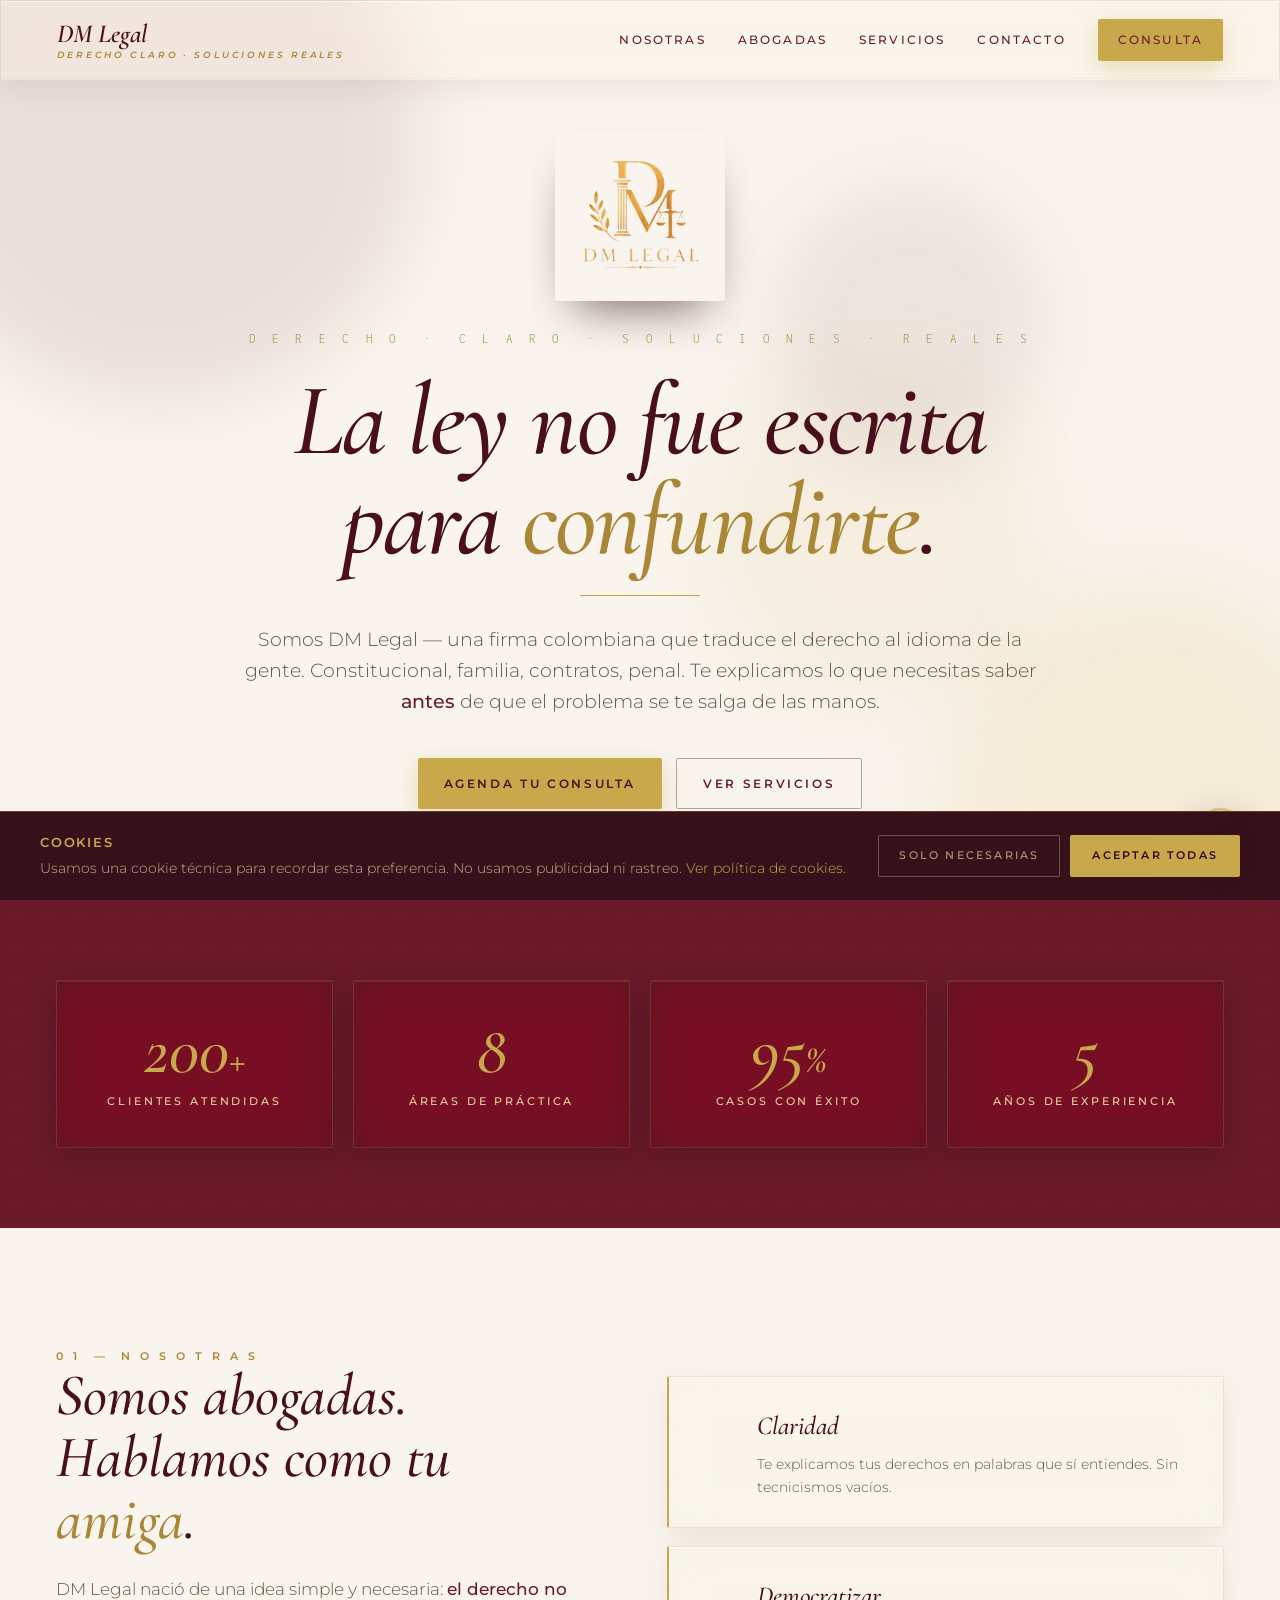
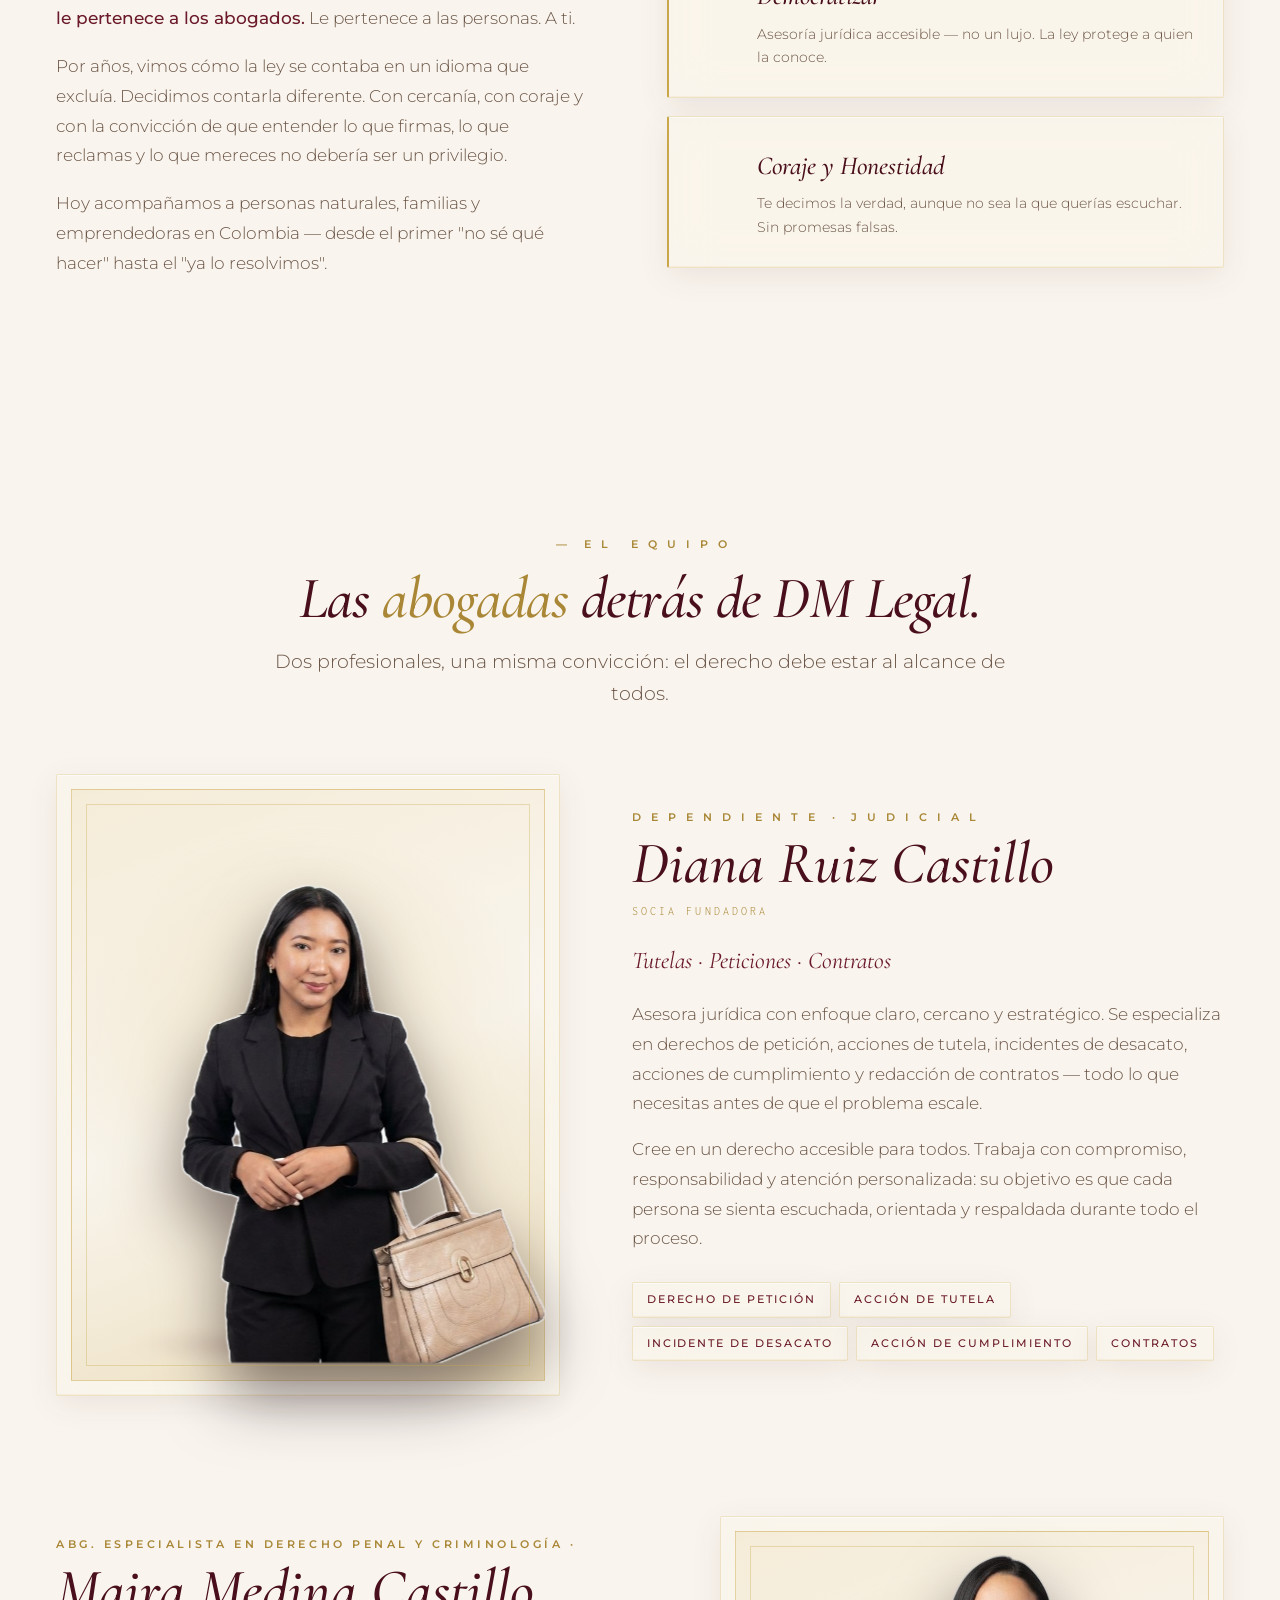
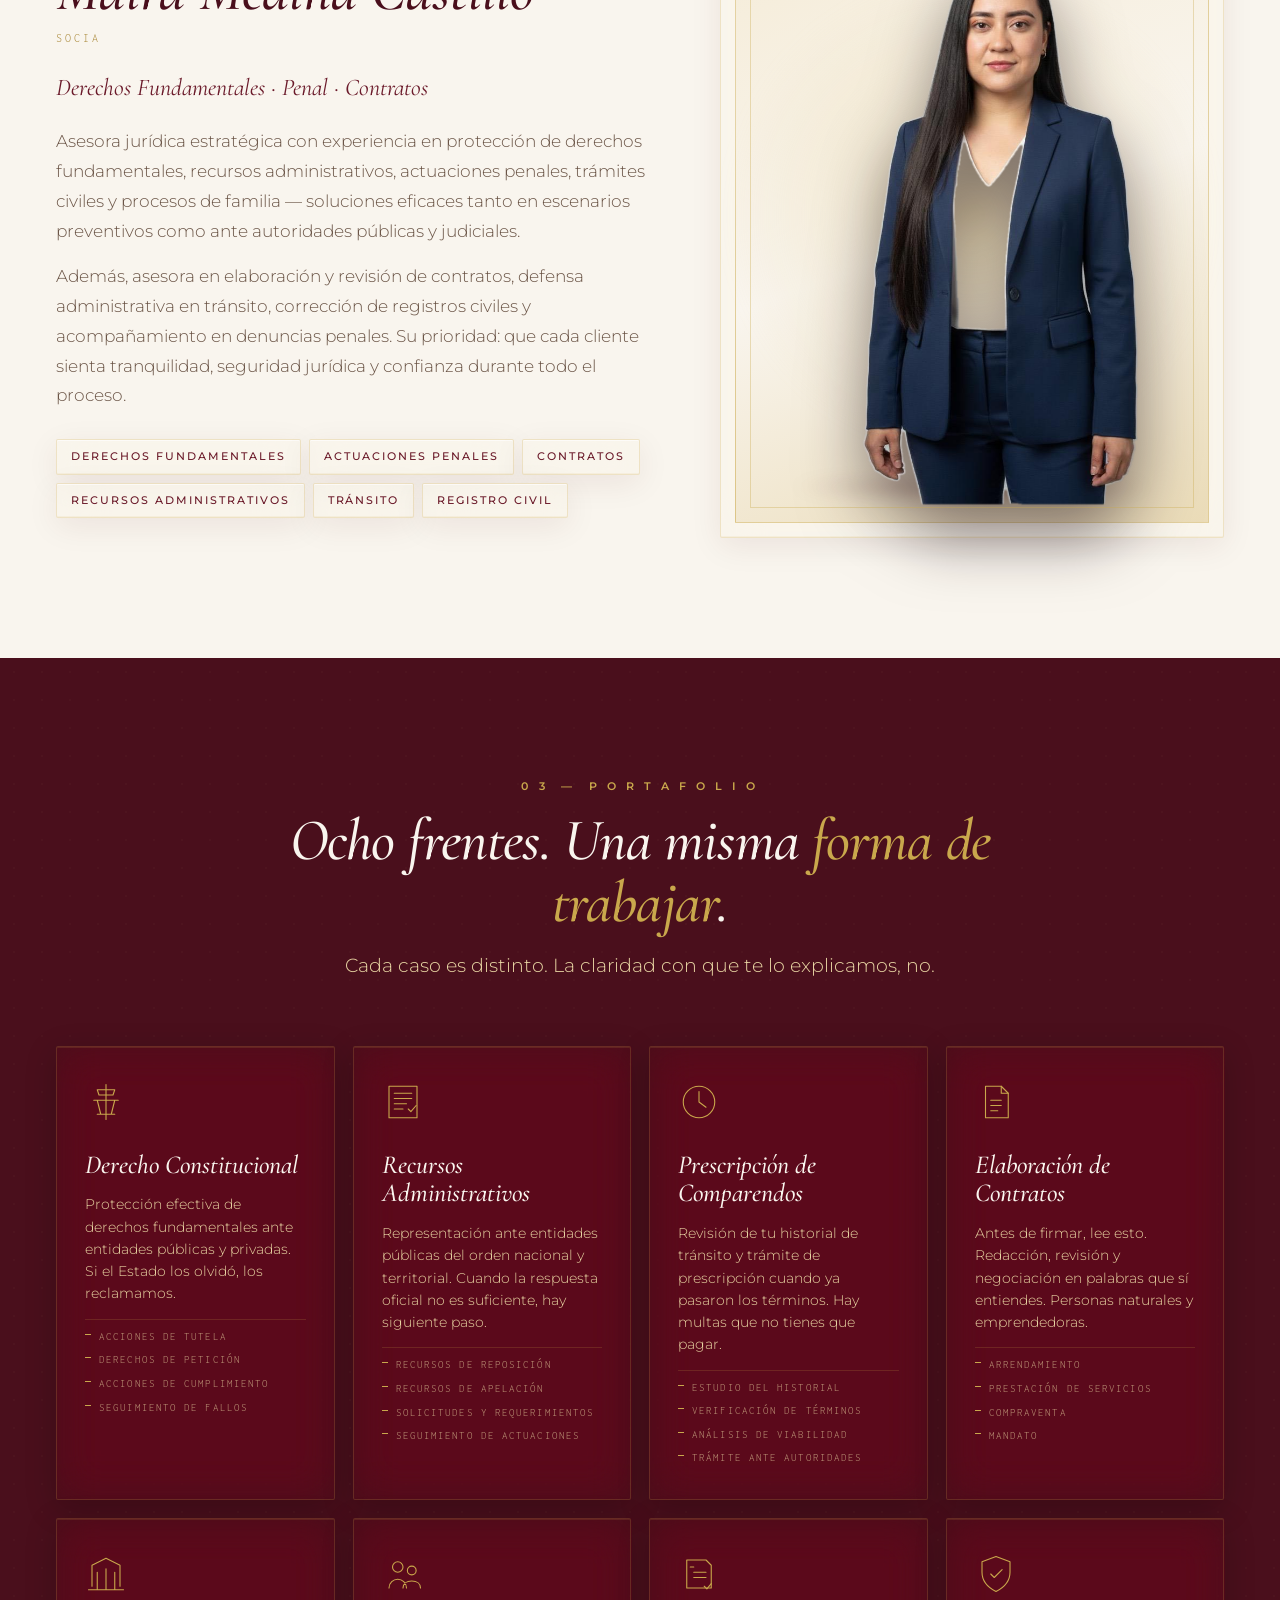
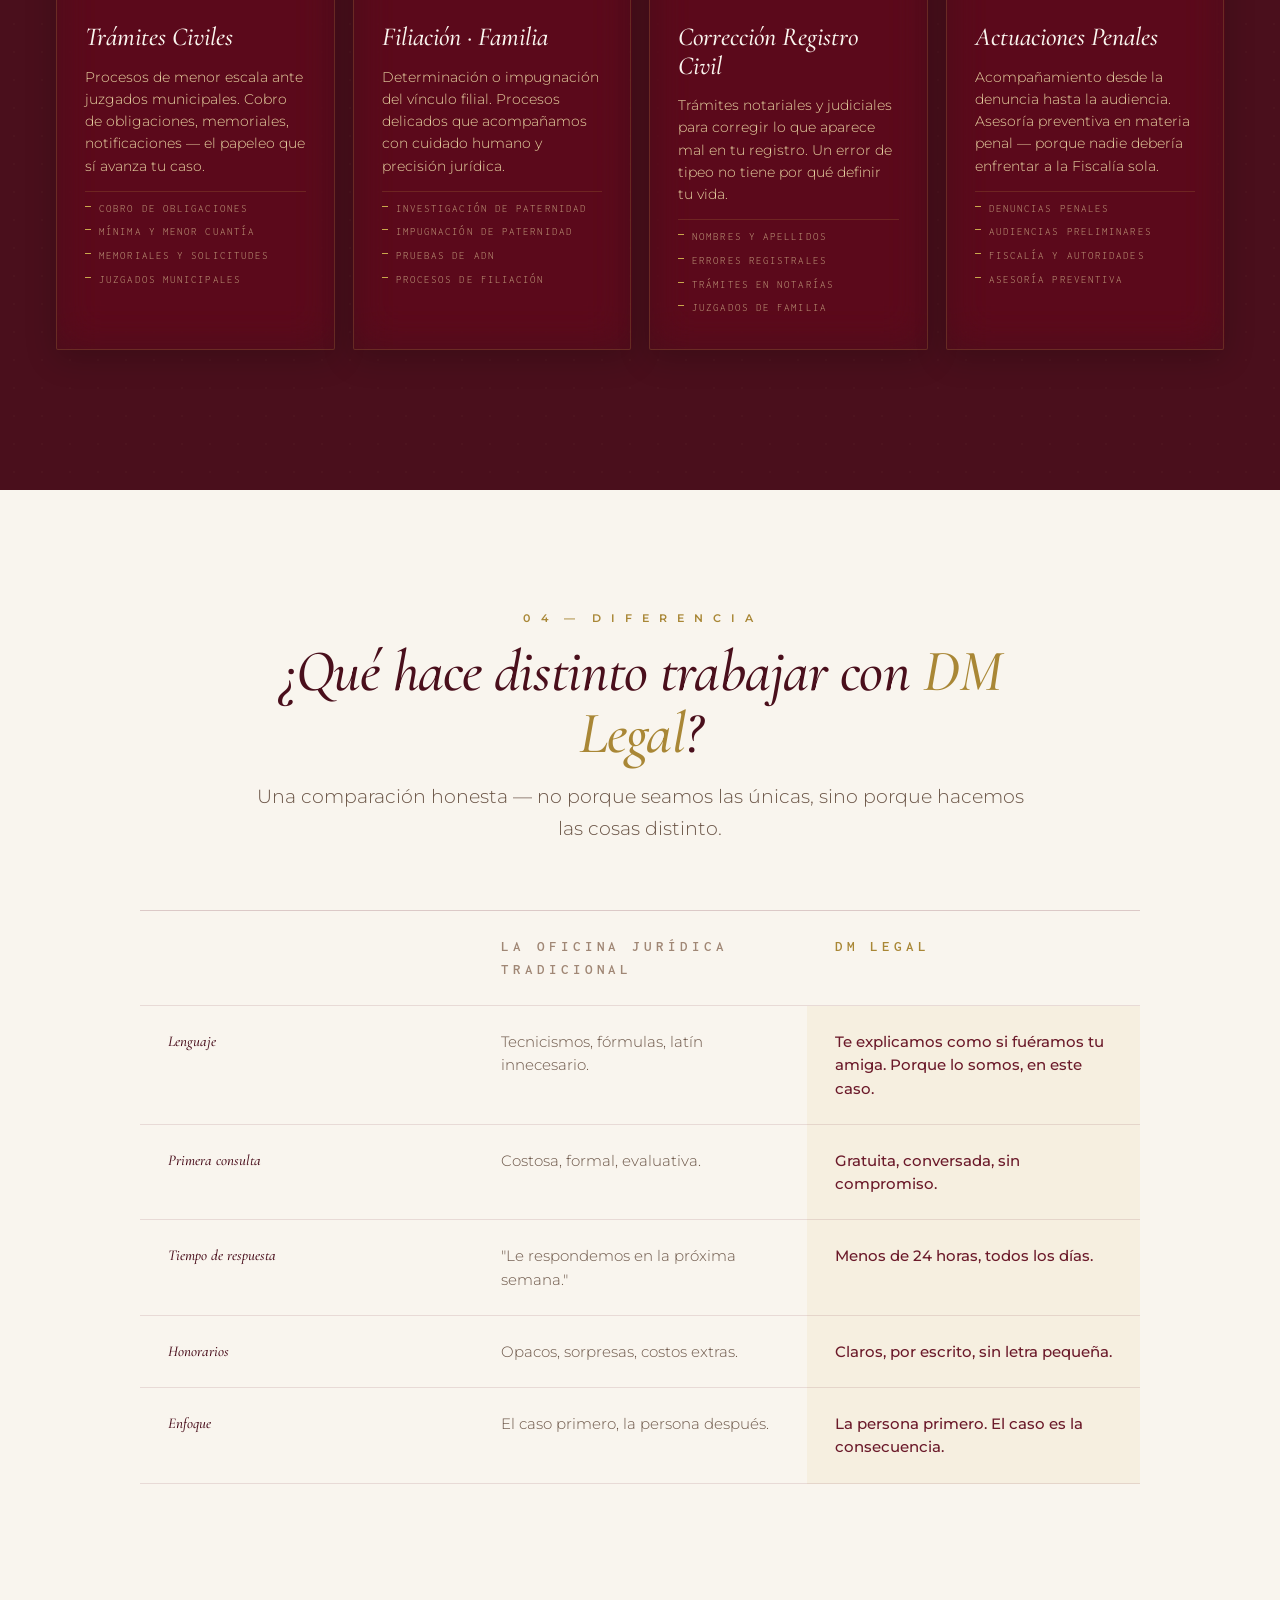
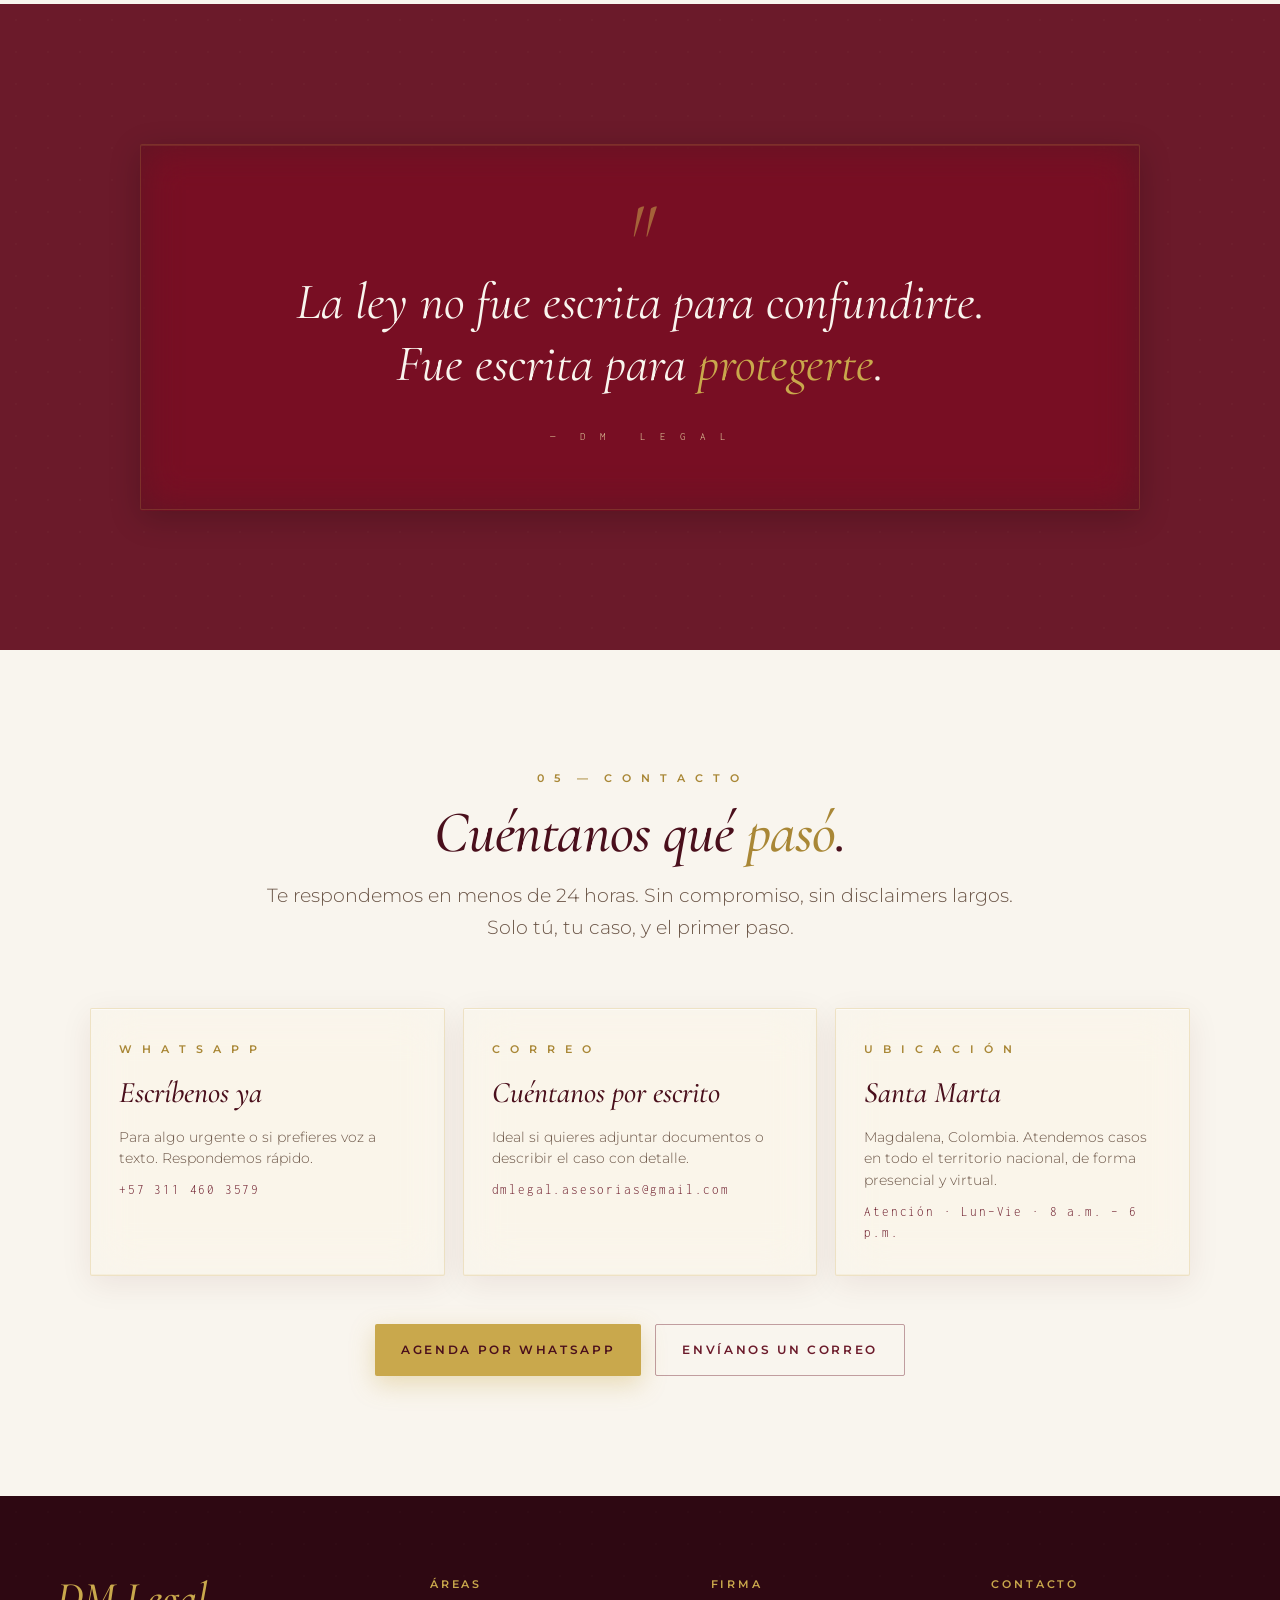
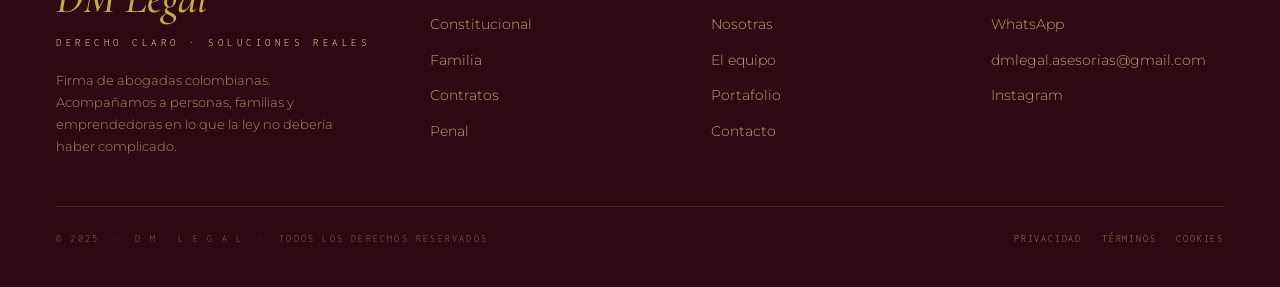
==== commit 8a6d3d23: "cambios ajustes de descripcio y efectosv2" ====
--- a/index.html
+++ b/index.html
@@ -1363,7 +1363,7 @@
       <div class="pilar glass">
         <div class="pilar-num"></div>
         <div class="pilar-body">
-          <h3>Empoderar</h3>
+          <h3>Claridad</h3>
           <p>Te explicamos tus derechos en palabras que sí entiendes. Sin tecnicismos vacíos.</p>
         </div>
       </div>
@@ -1390,7 +1390,7 @@
   <div class="section-head reveal">
     <div class="eyebrow">&nbsp;—&nbsp; E L &nbsp; E Q U I P O</div>
     <h2>Las <em>abogadas</em> detrás de DM Legal.</h2>
-    <p class="lead">Dos profesionales, una misma convicción: el derecho debe estar al alcance de todas.</p>
+    <p class="lead">Dos profesionales, una misma convicción: el derecho debe estar al alcance de todos.</p>
   </div>
 
   <!-- Abogada 01 -->
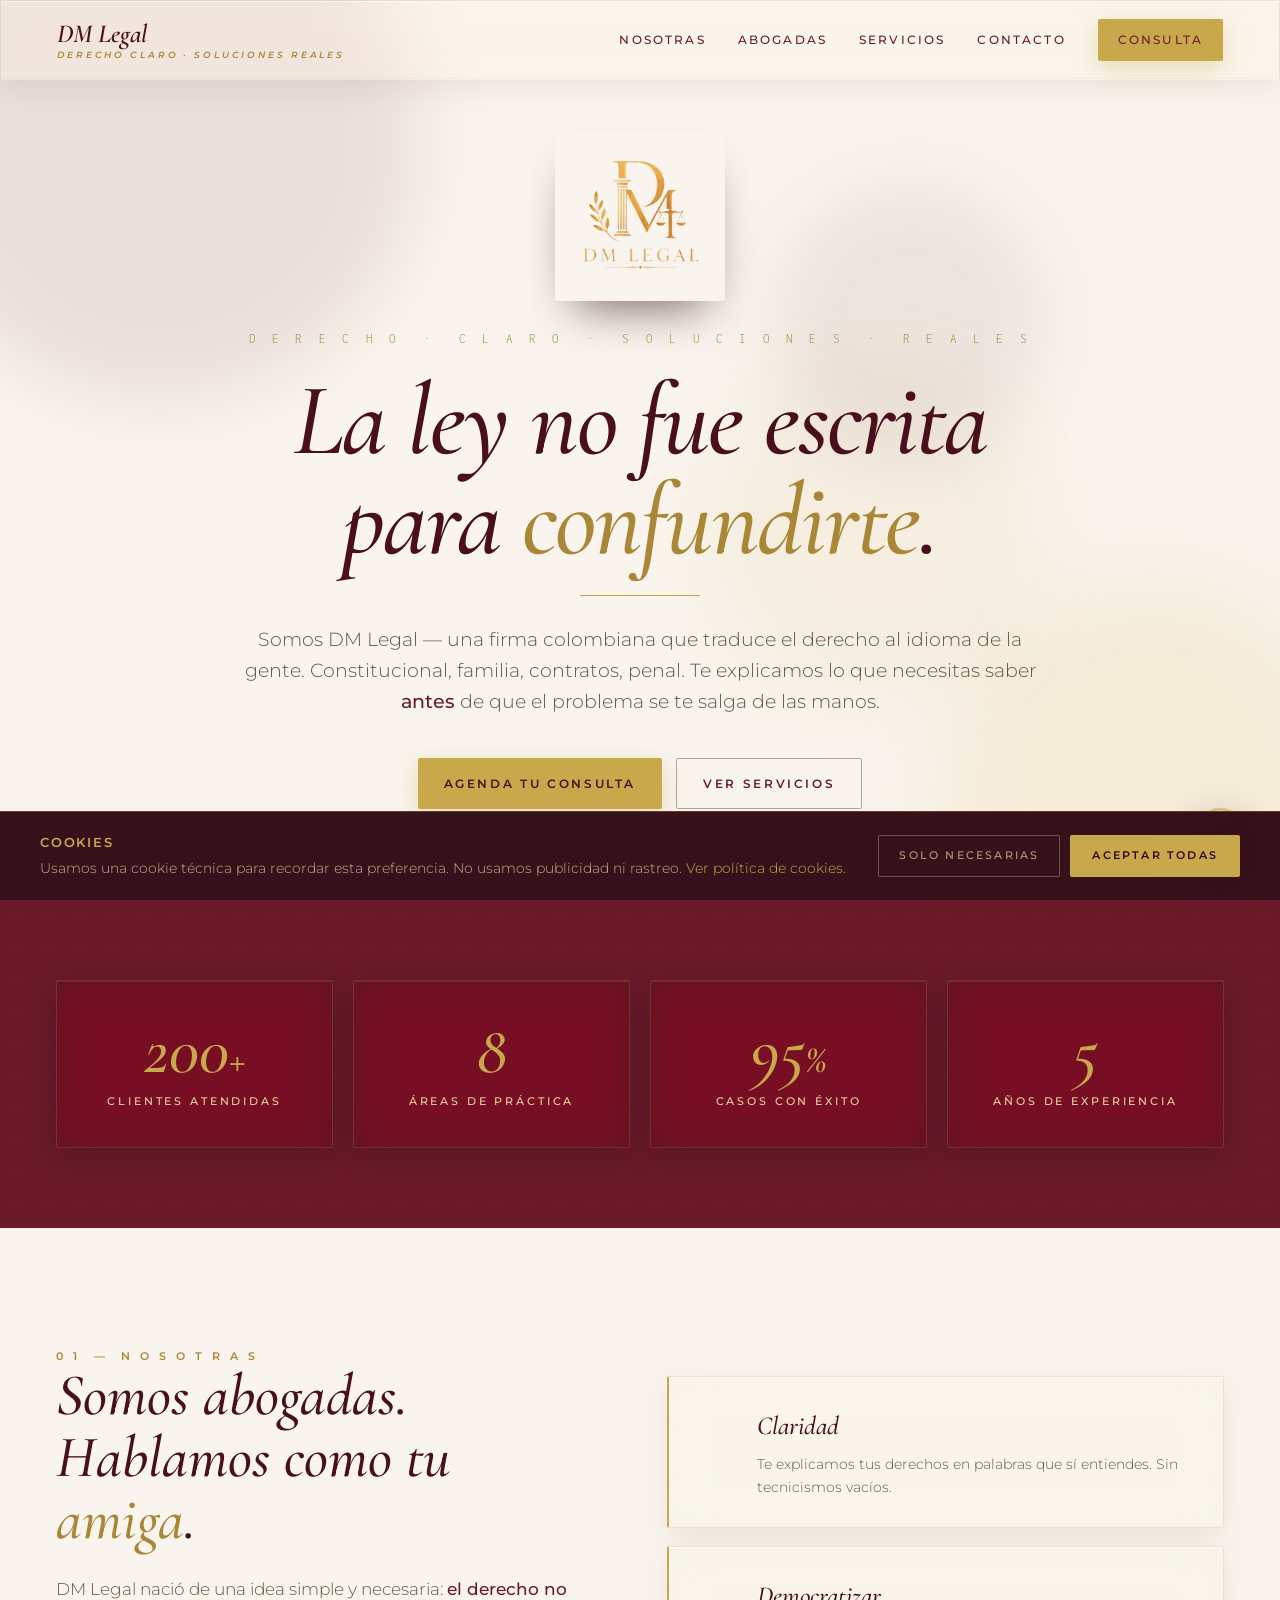
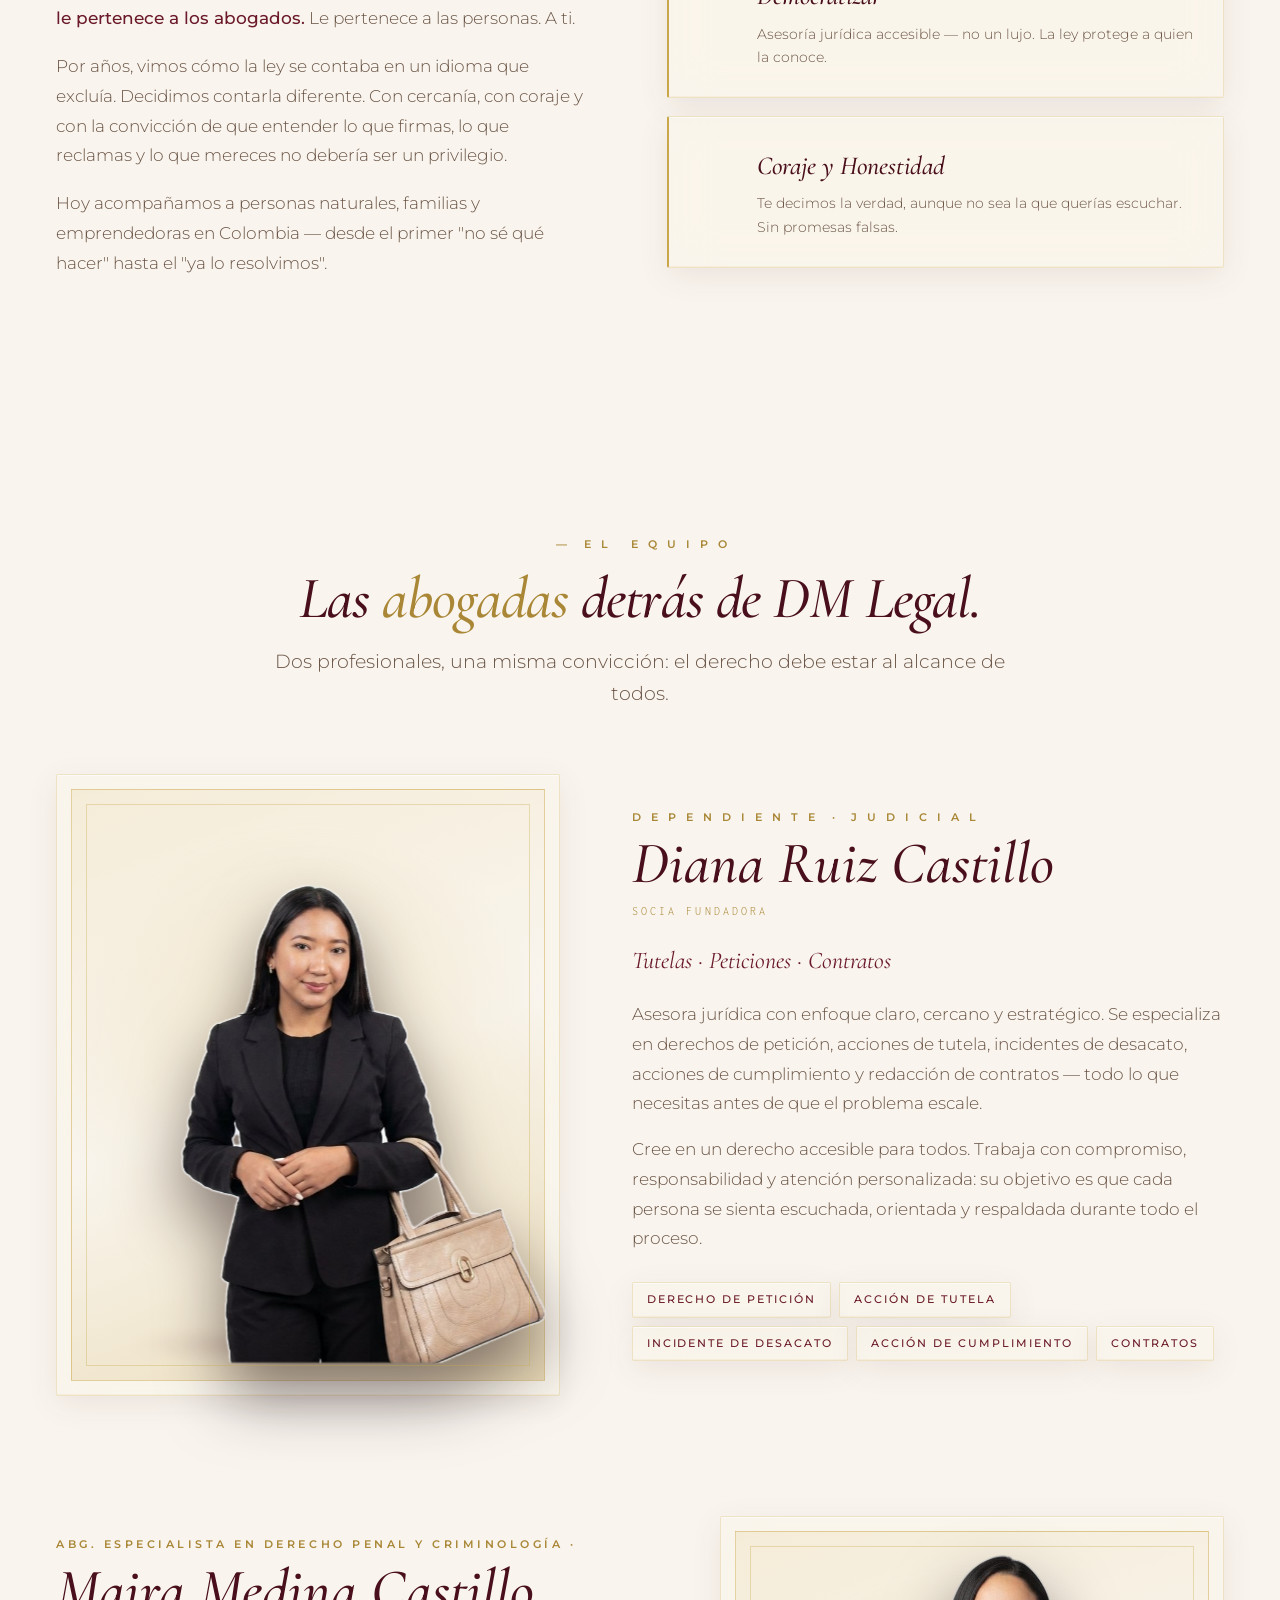
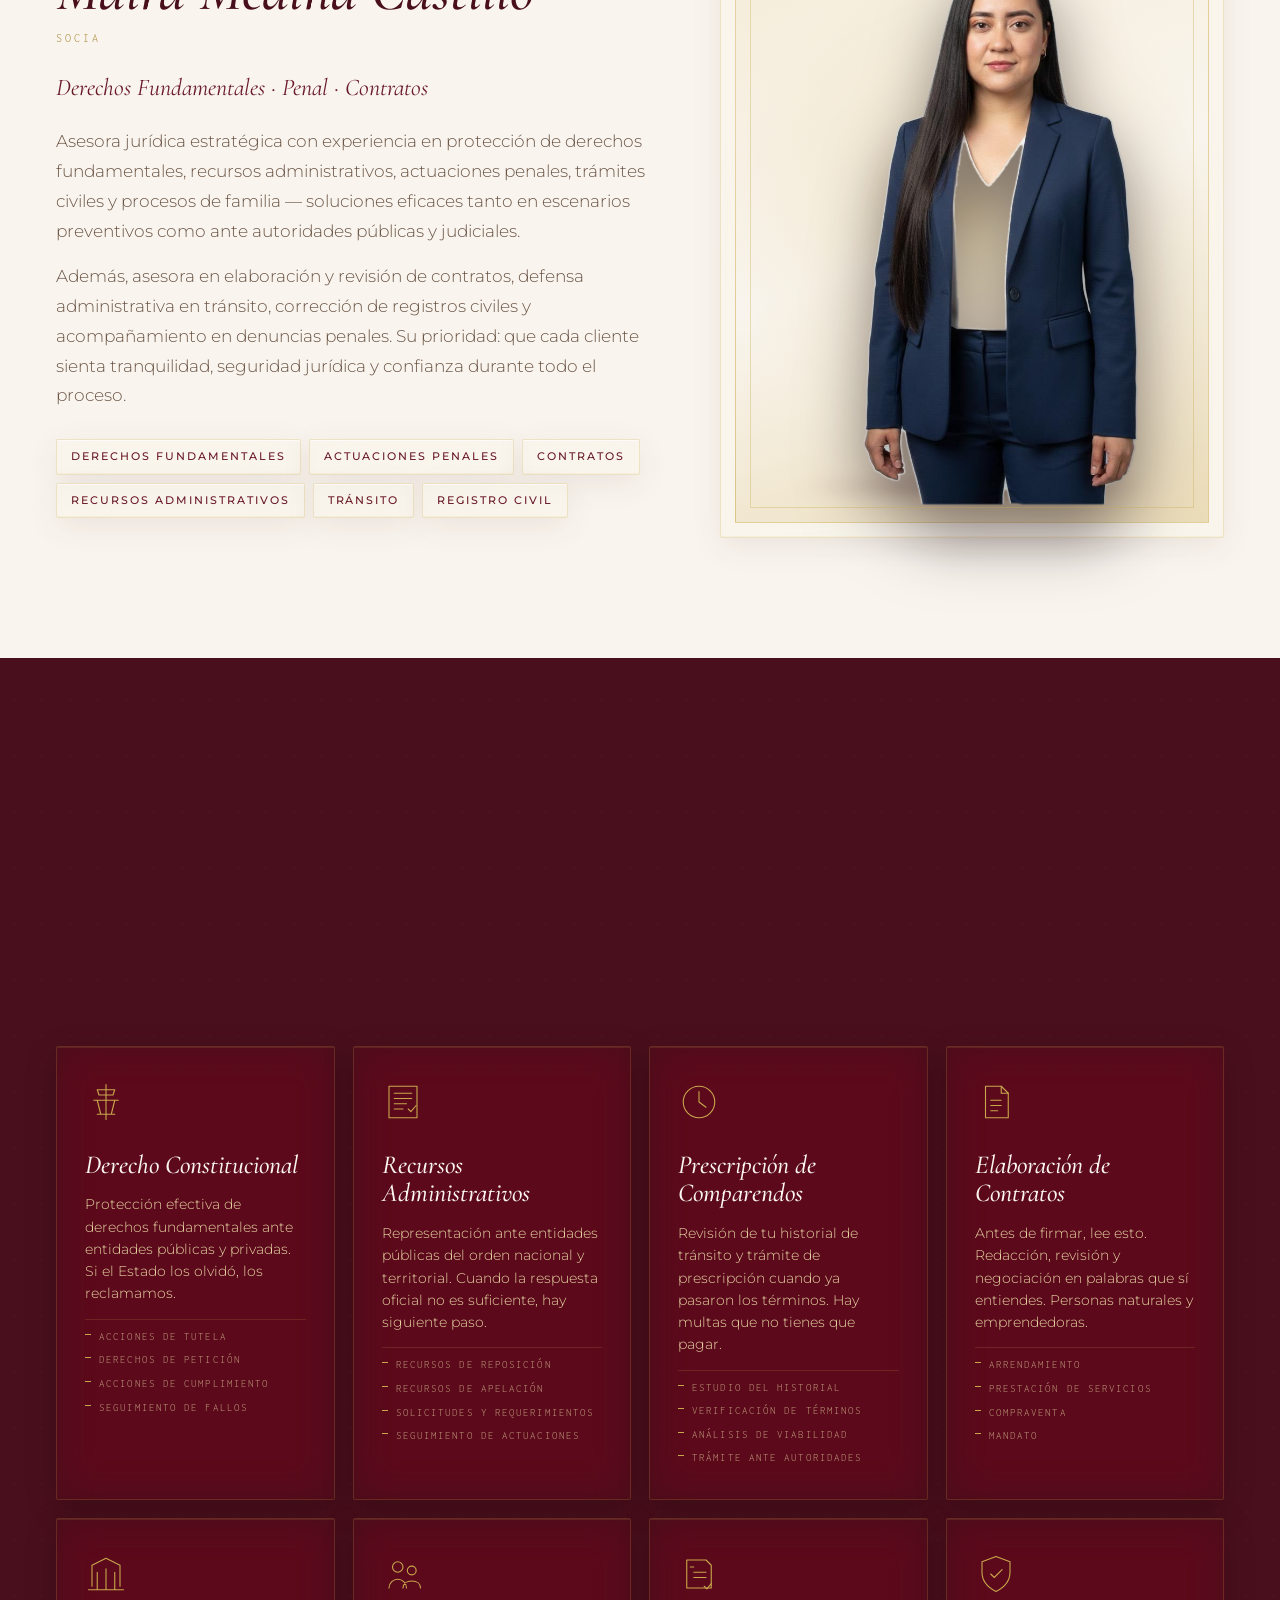
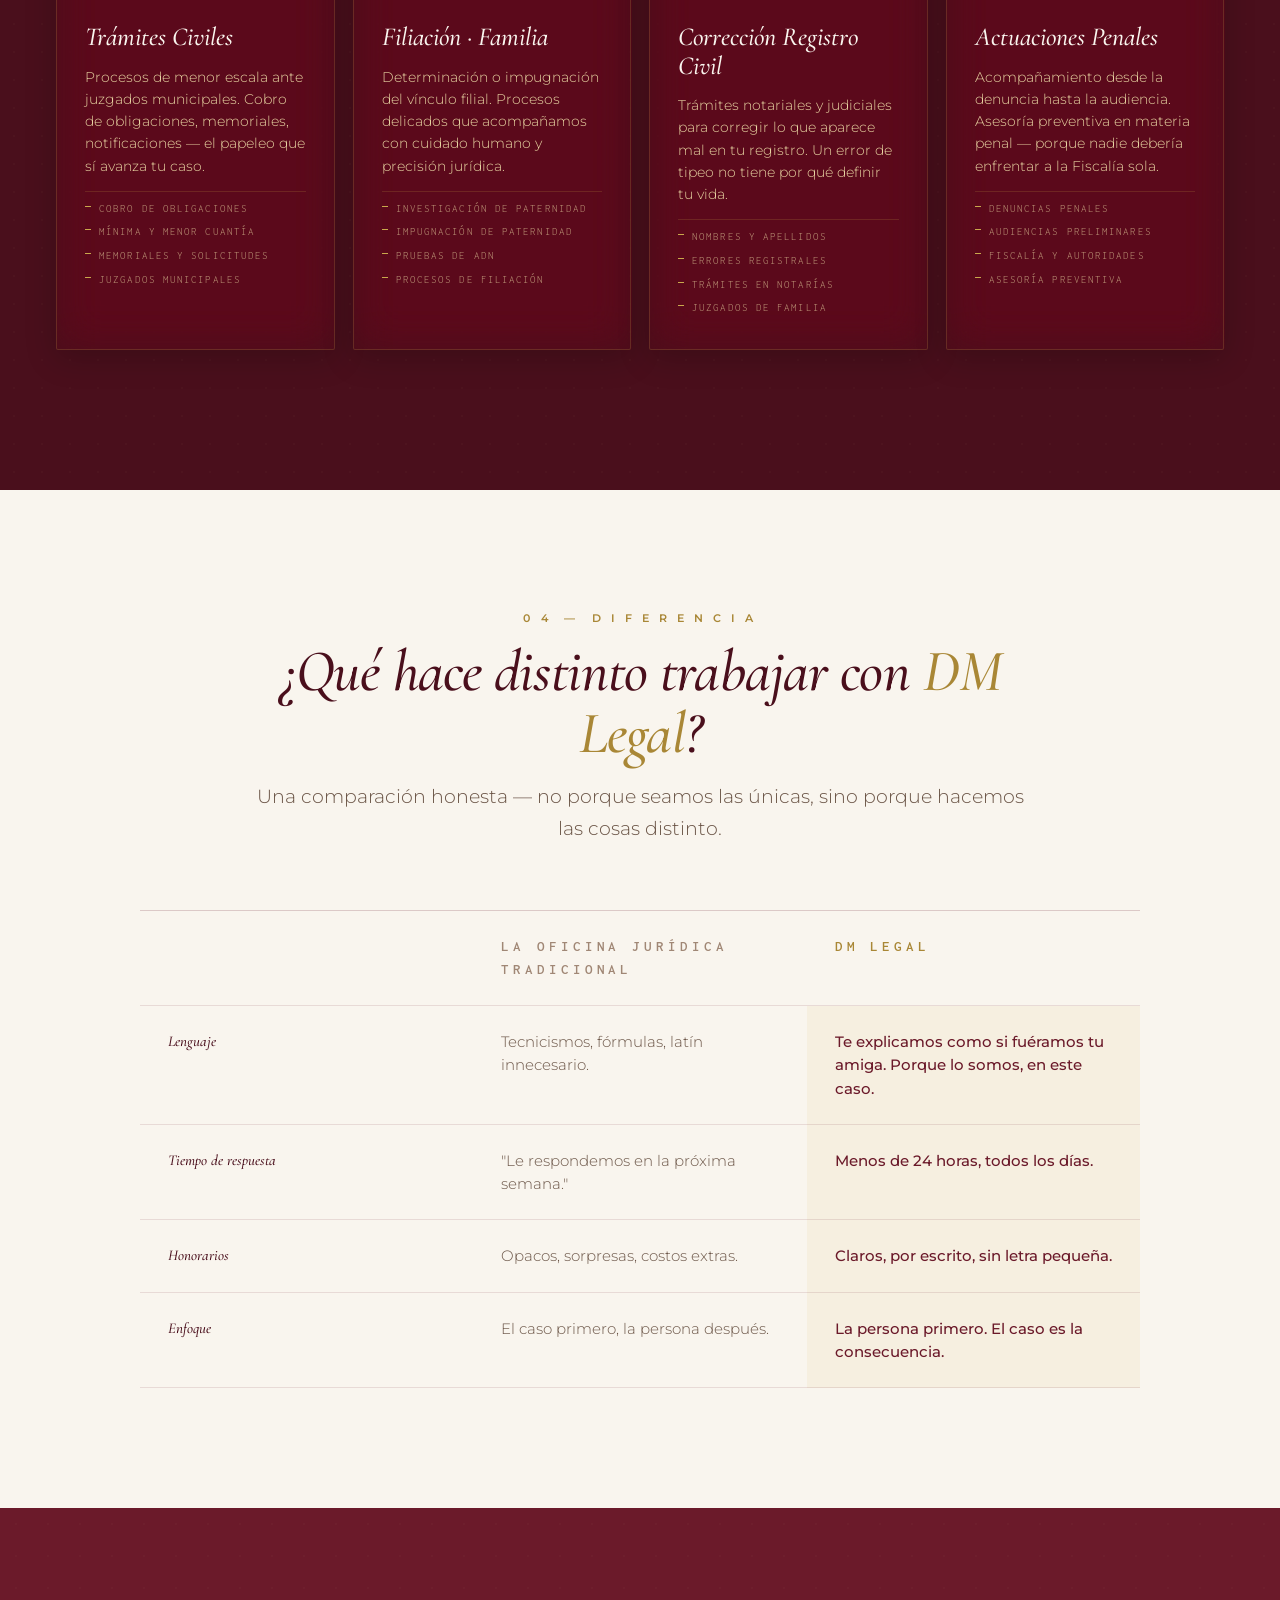
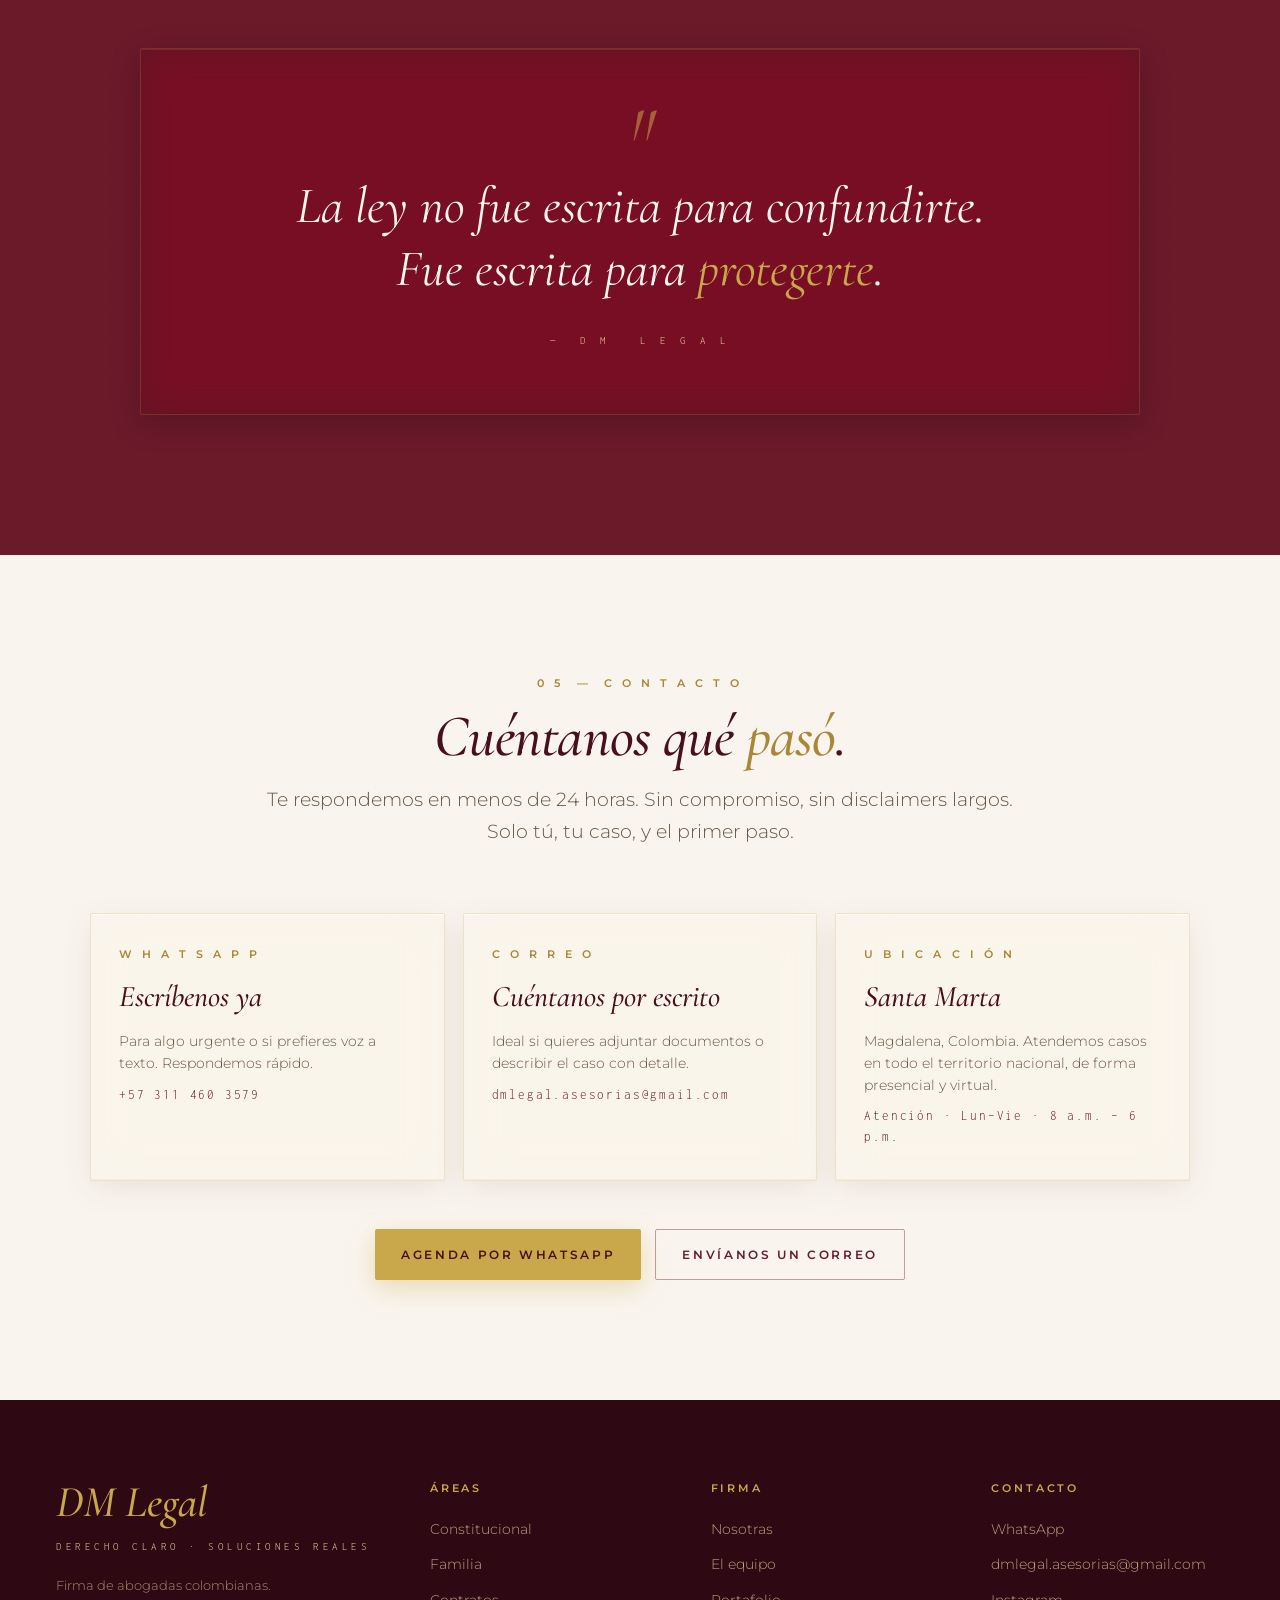
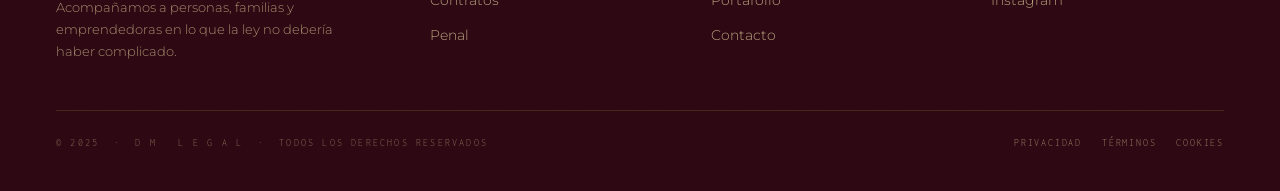
==== commit 5201c61f: "cambios ajustes de descripcio y efectoSSSS" ====
--- a/index.html
+++ b/index.html
@@ -1605,11 +1605,7 @@
     <div class="diff-row-label">Lenguaje</div>
     <div class="diff-cell">Tecnicismos, fórmulas, latín innecesario.</div>
     <div class="diff-cell dm">Te explicamos como si fuéramos tu amiga. Porque lo somos, en este caso.</div>
-
-    <div class="diff-row-label">Primera consulta</div>
-    <div class="diff-cell">Costosa, formal, evaluativa.</div>
-    <div class="diff-cell dm">Gratuita, conversada, sin compromiso.</div>
-
+    
     <div class="diff-row-label">Tiempo de respuesta</div>
     <div class="diff-cell">"Le respondemos en la próxima semana."</div>
     <div class="diff-cell dm">Menos de 24 horas, todos los días.</div>
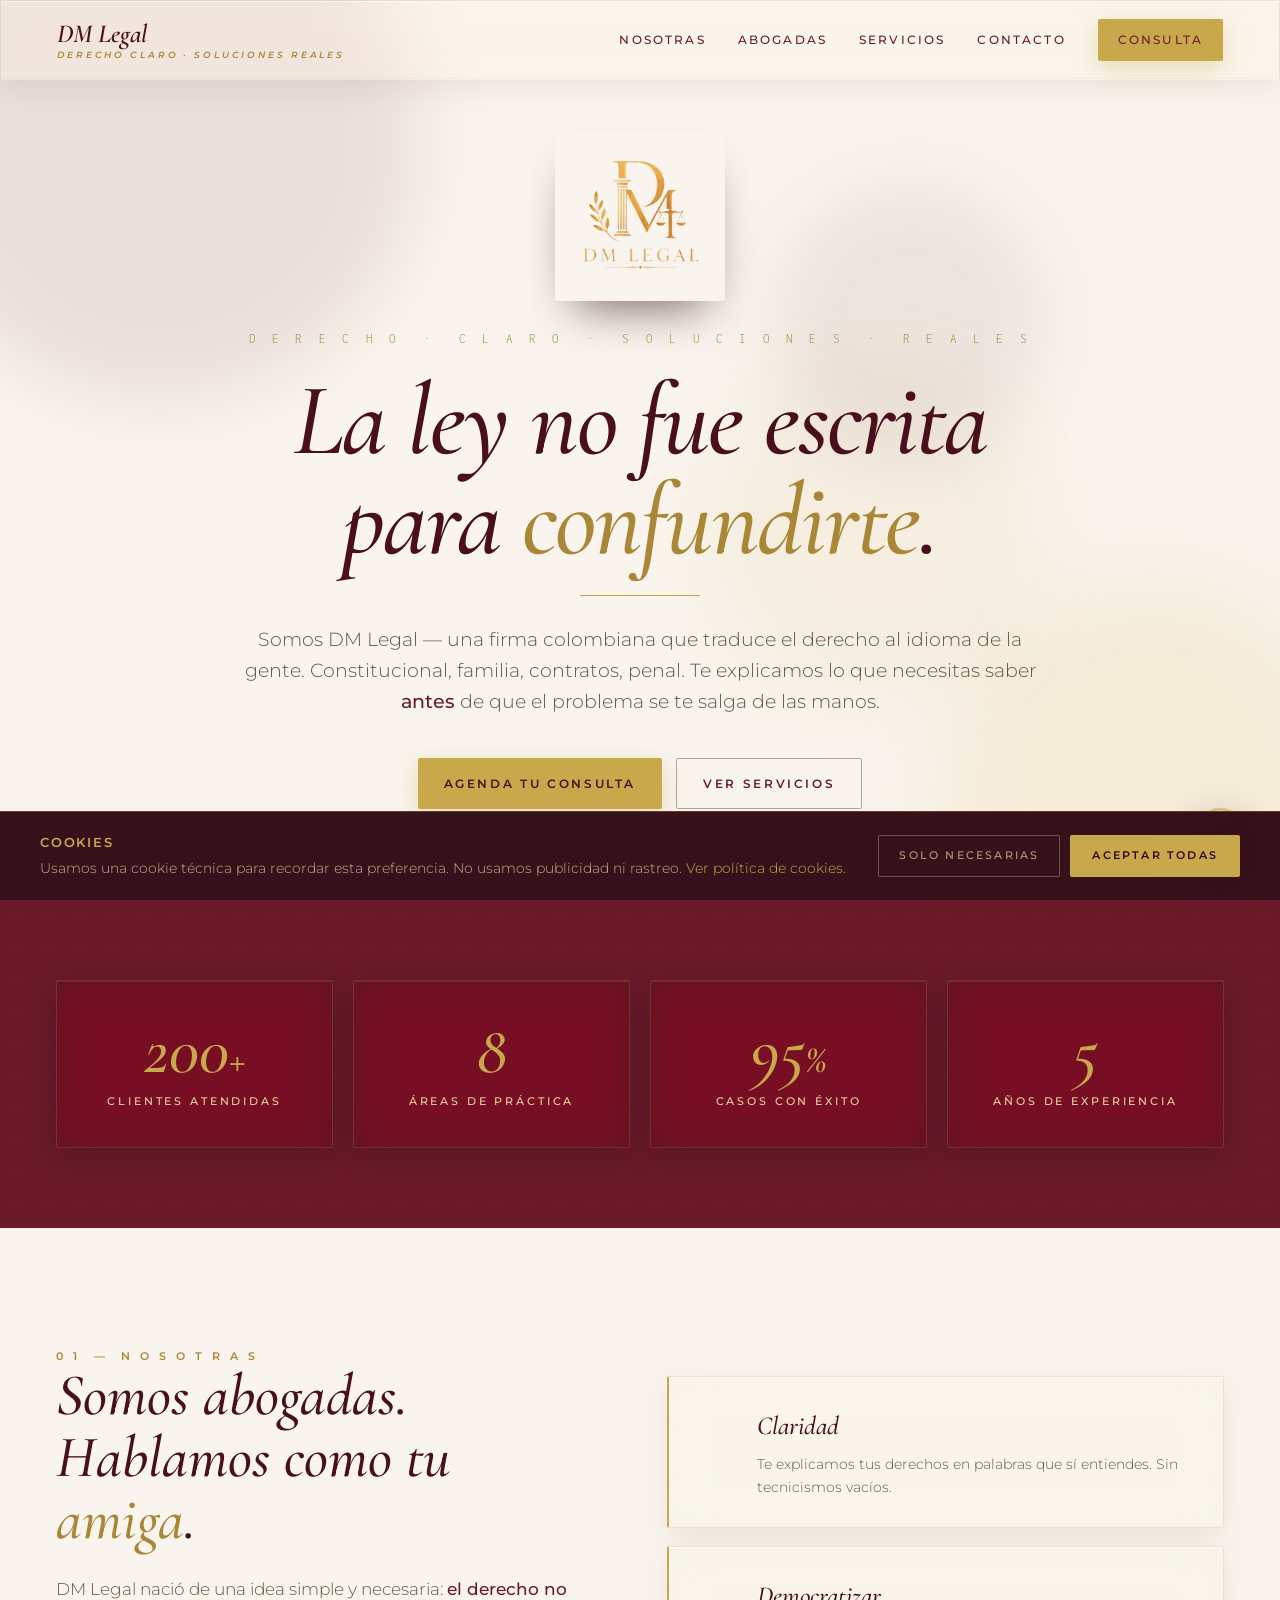
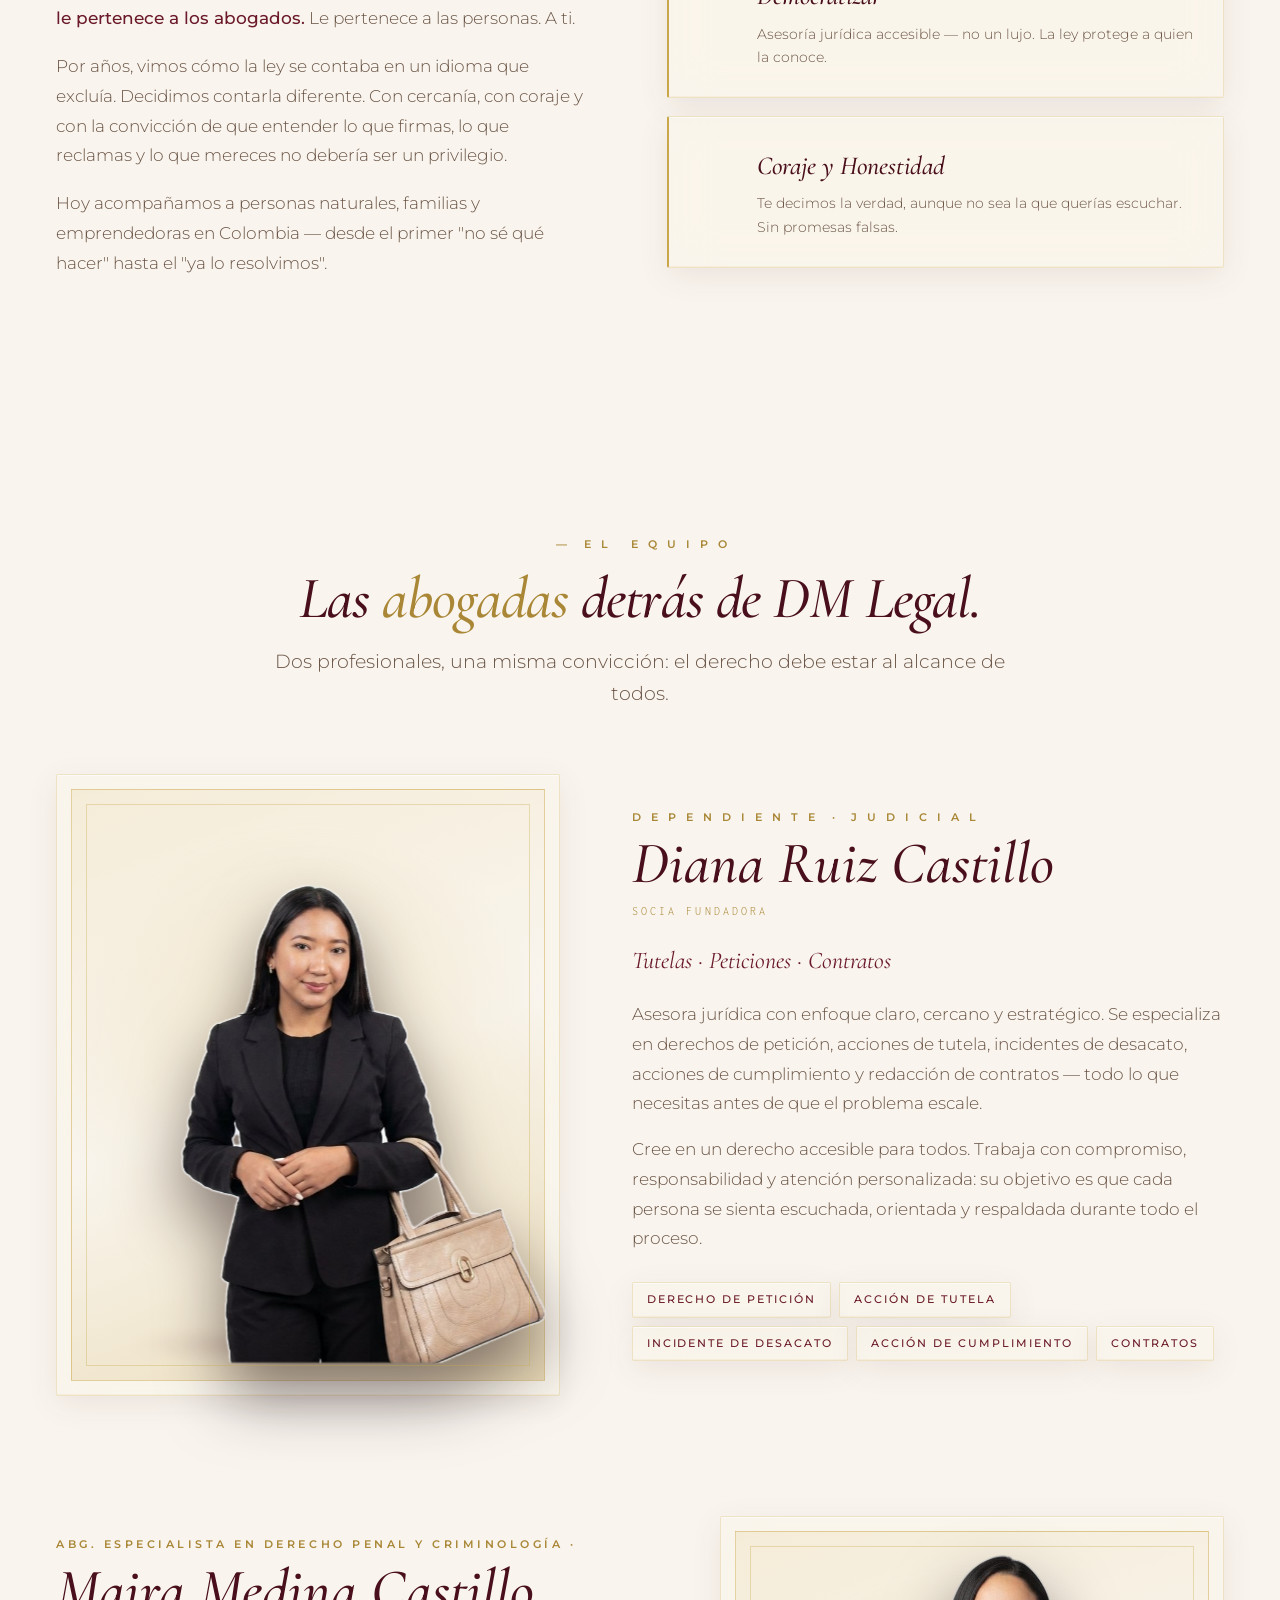
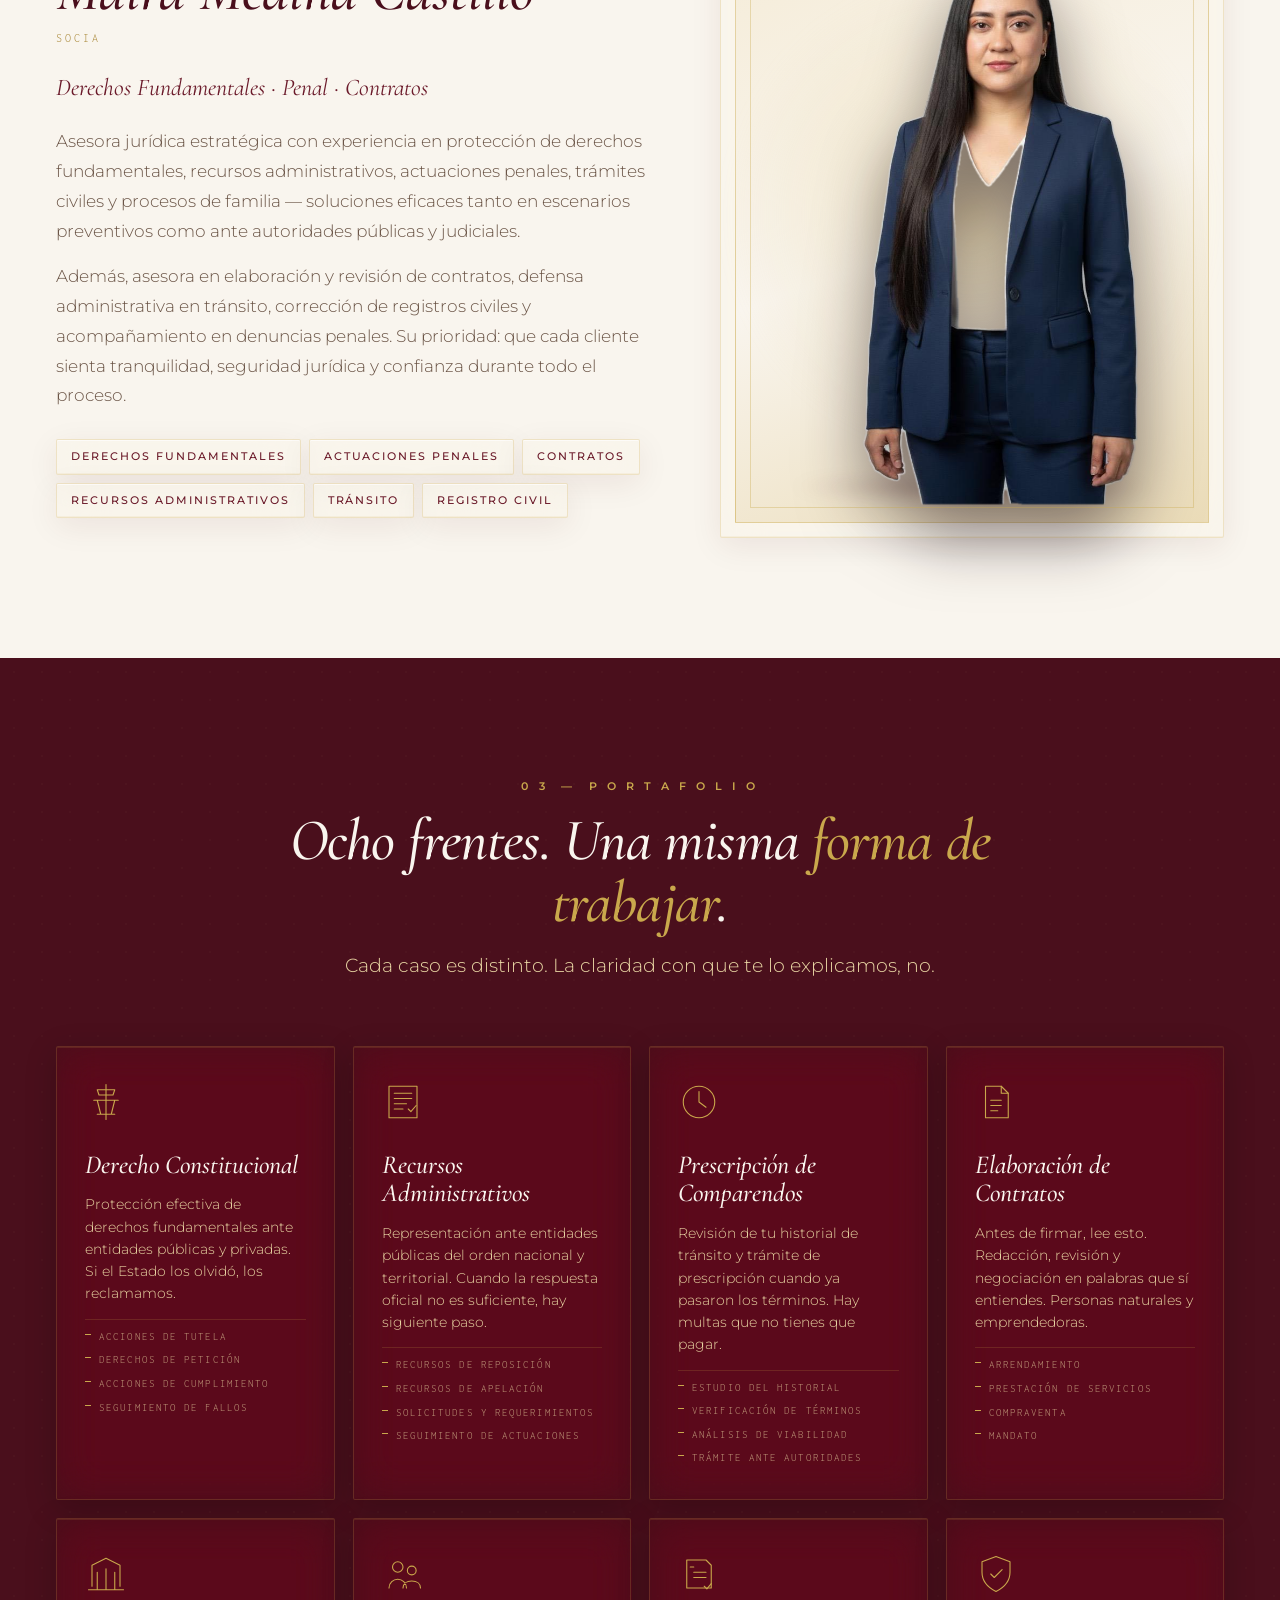
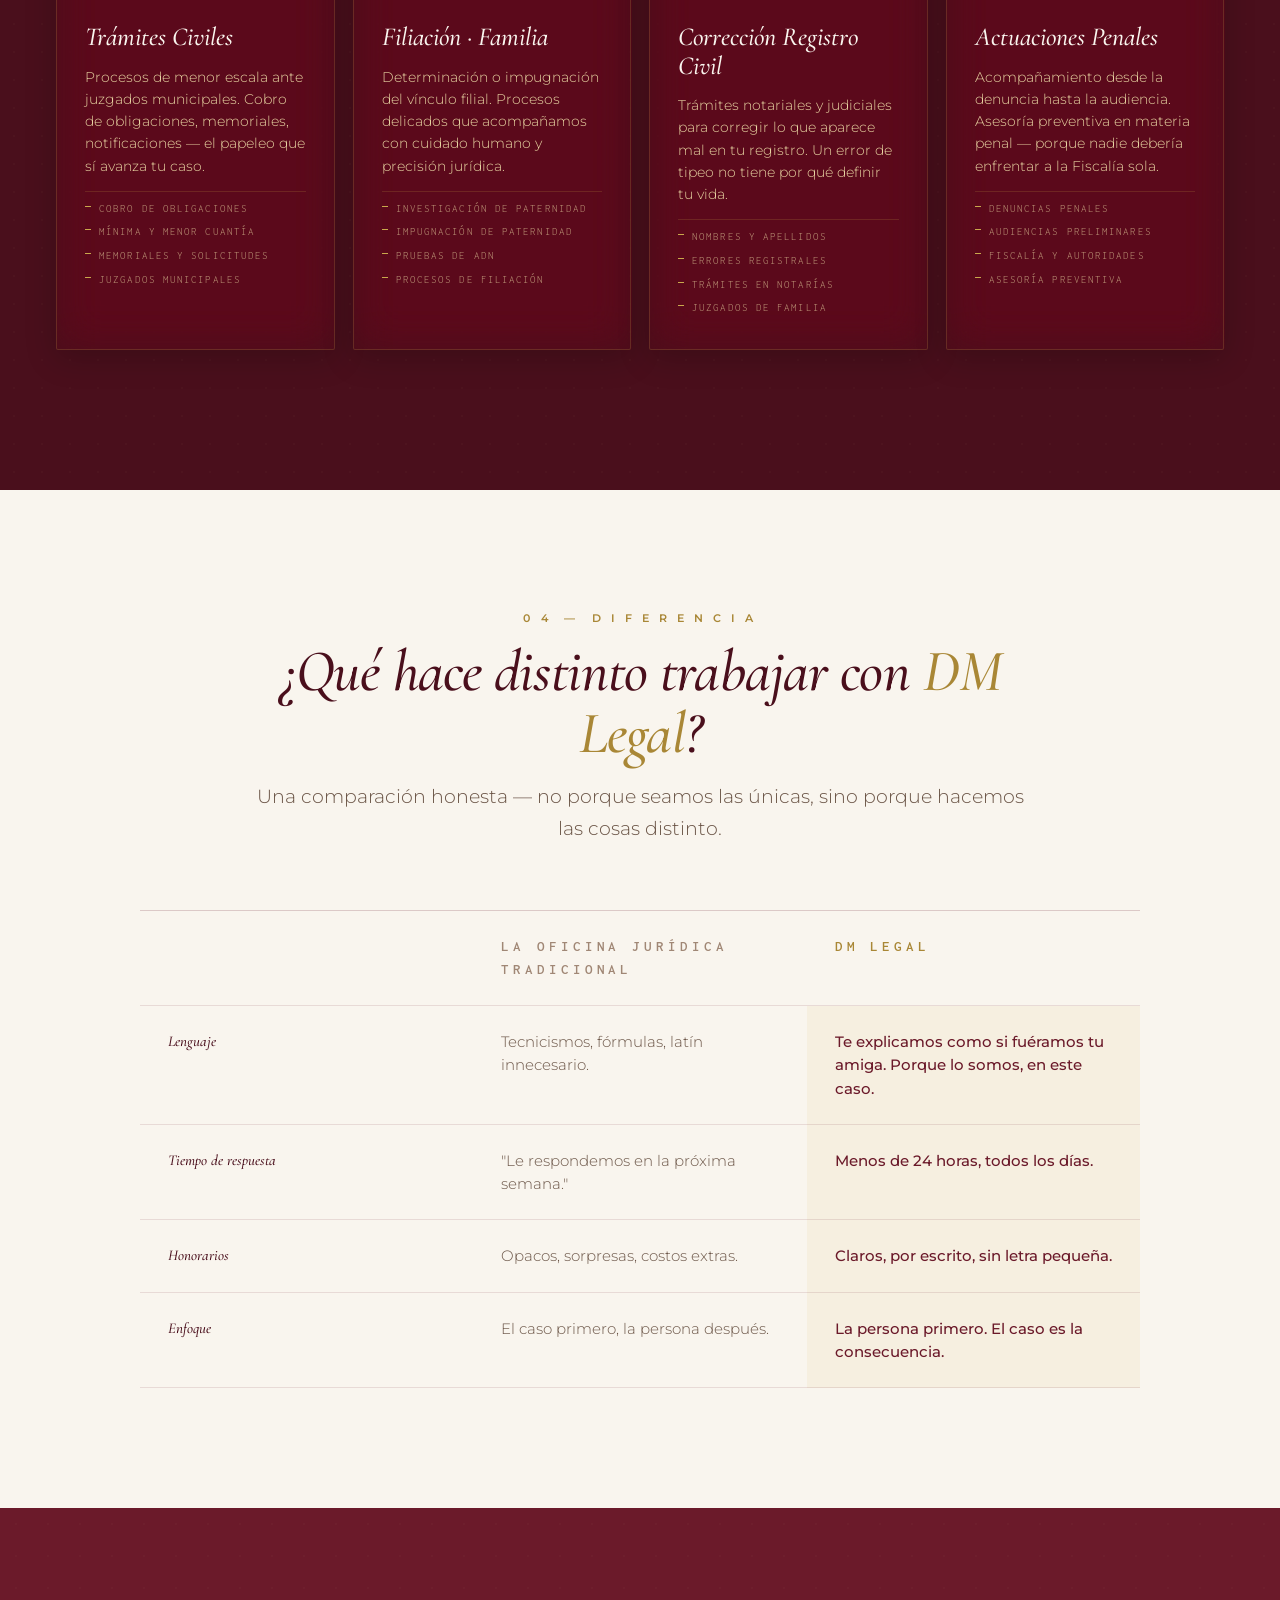
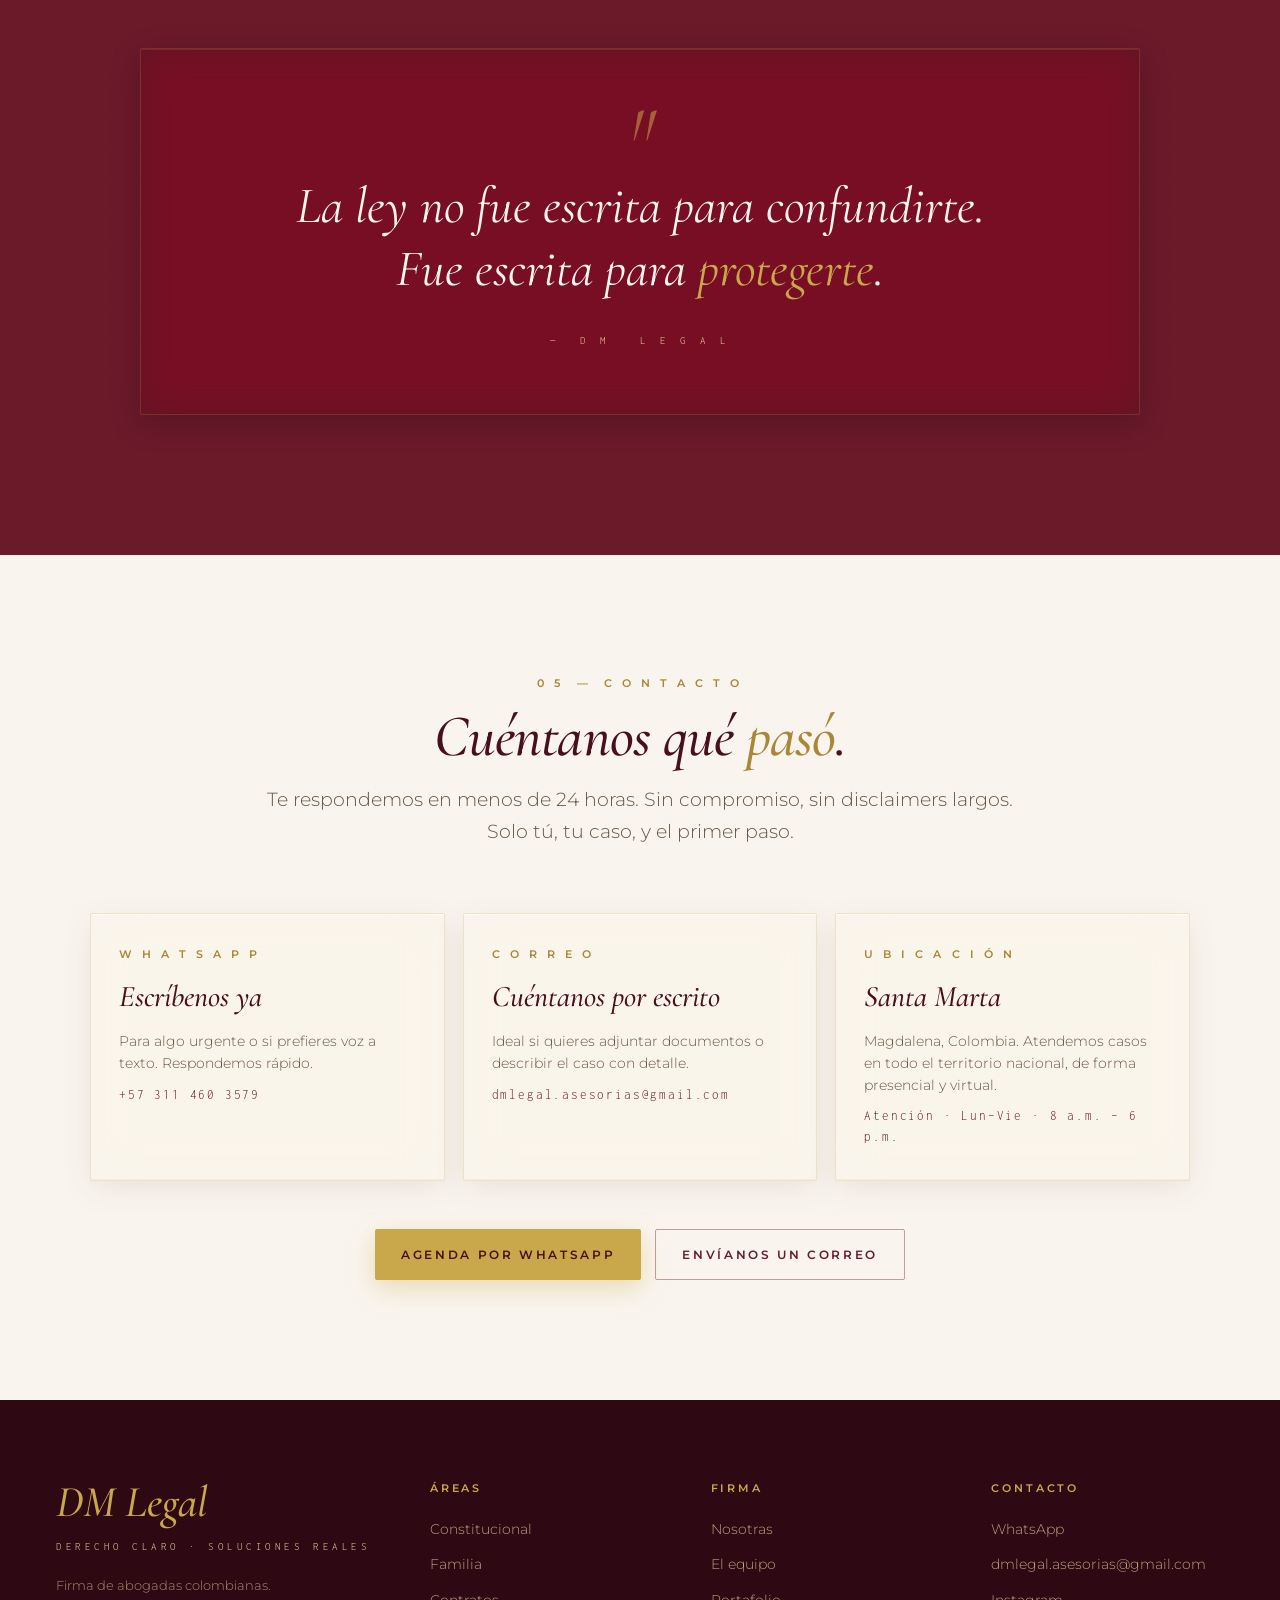
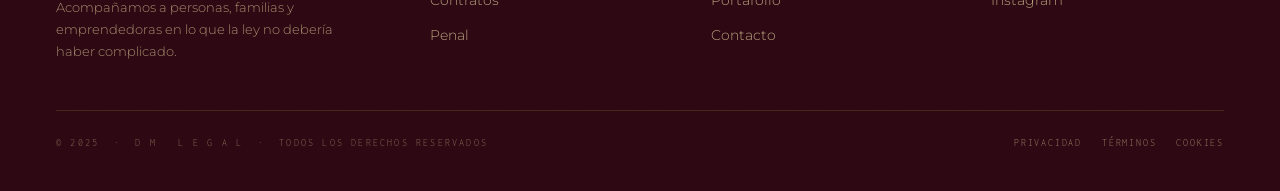
==== commit de3a7b32: "Feat: actualización contenido abogadas, timing animaciones y scroll al top - Diana Ruiz Castillo: bi" ====
--- a/index.html
+++ b/index.html
@@ -1717,6 +1717,7 @@
 
 <!-- ════════════════════ JS ════════════════════ -->
 <script>
+history.scrollRestoration = 'manual';
 (() => {
   const noMotion = window.matchMedia('(prefers-reduced-motion:reduce)').matches;
 
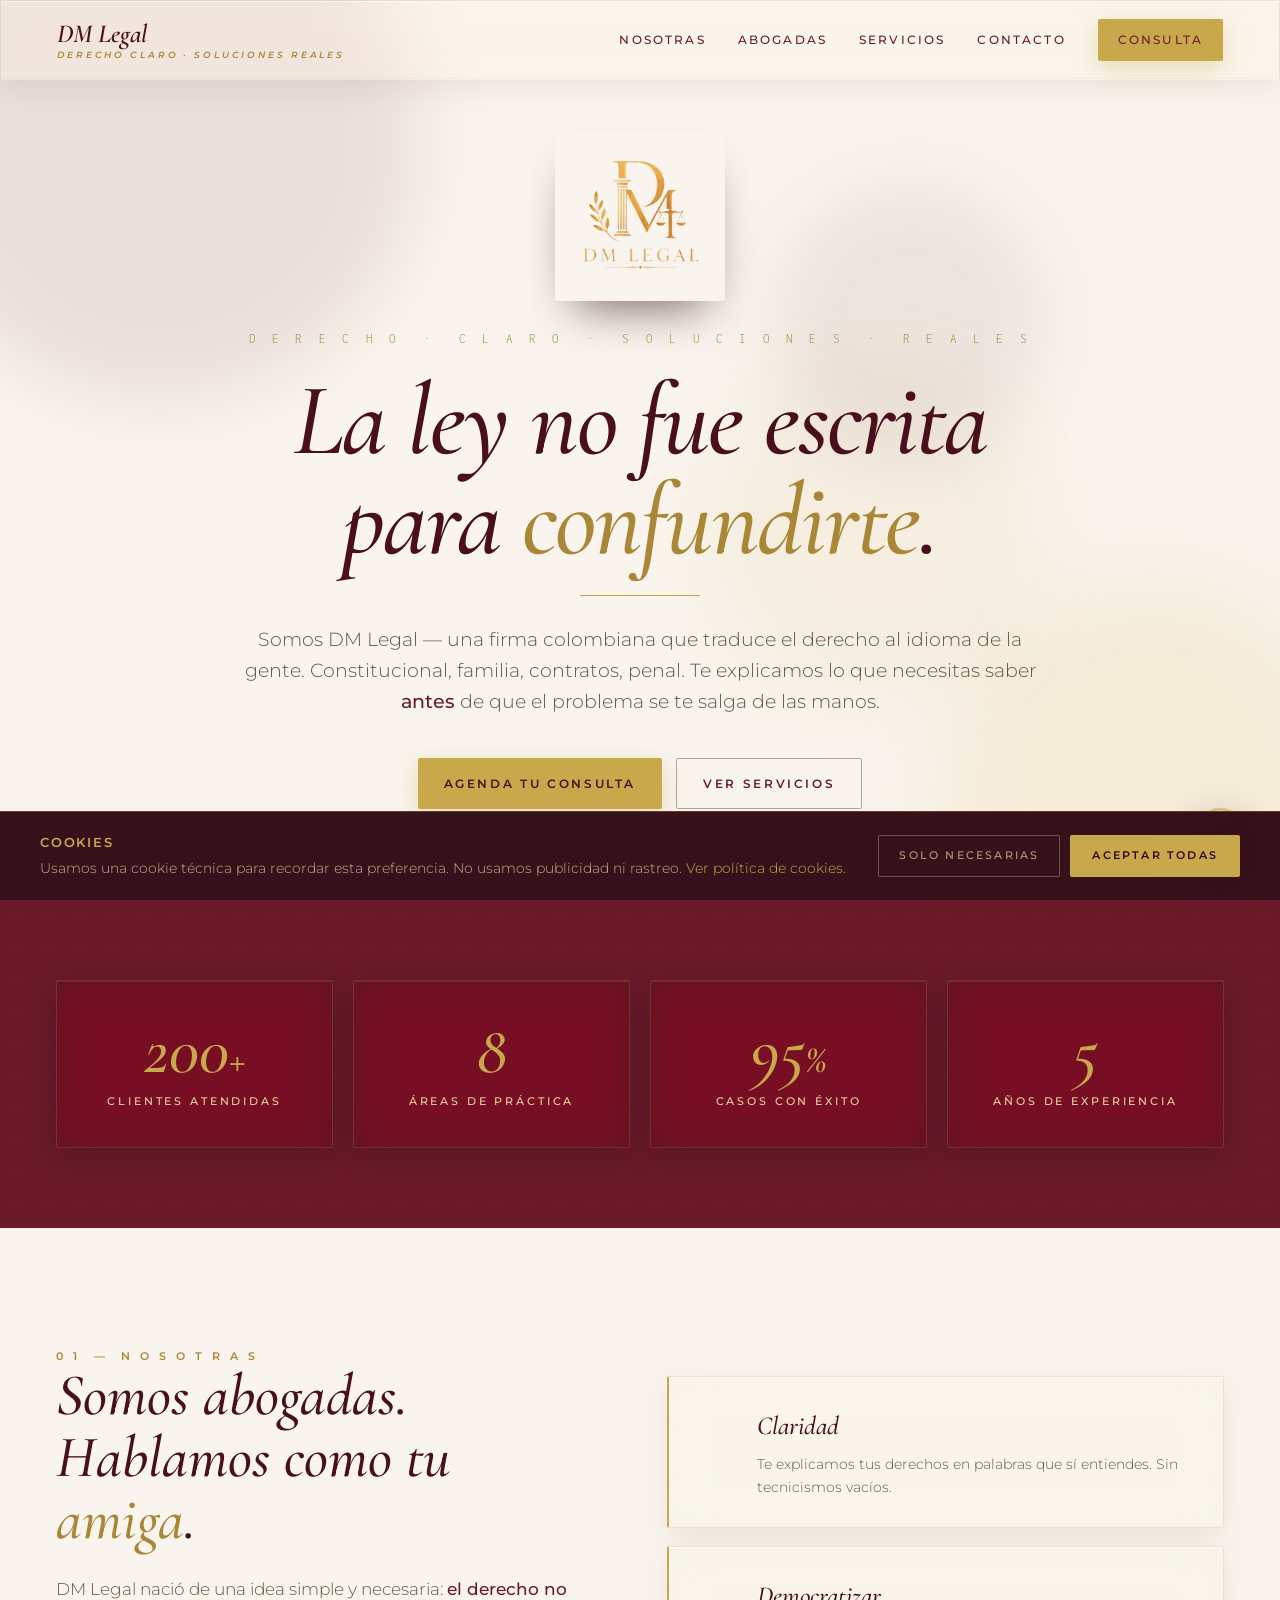
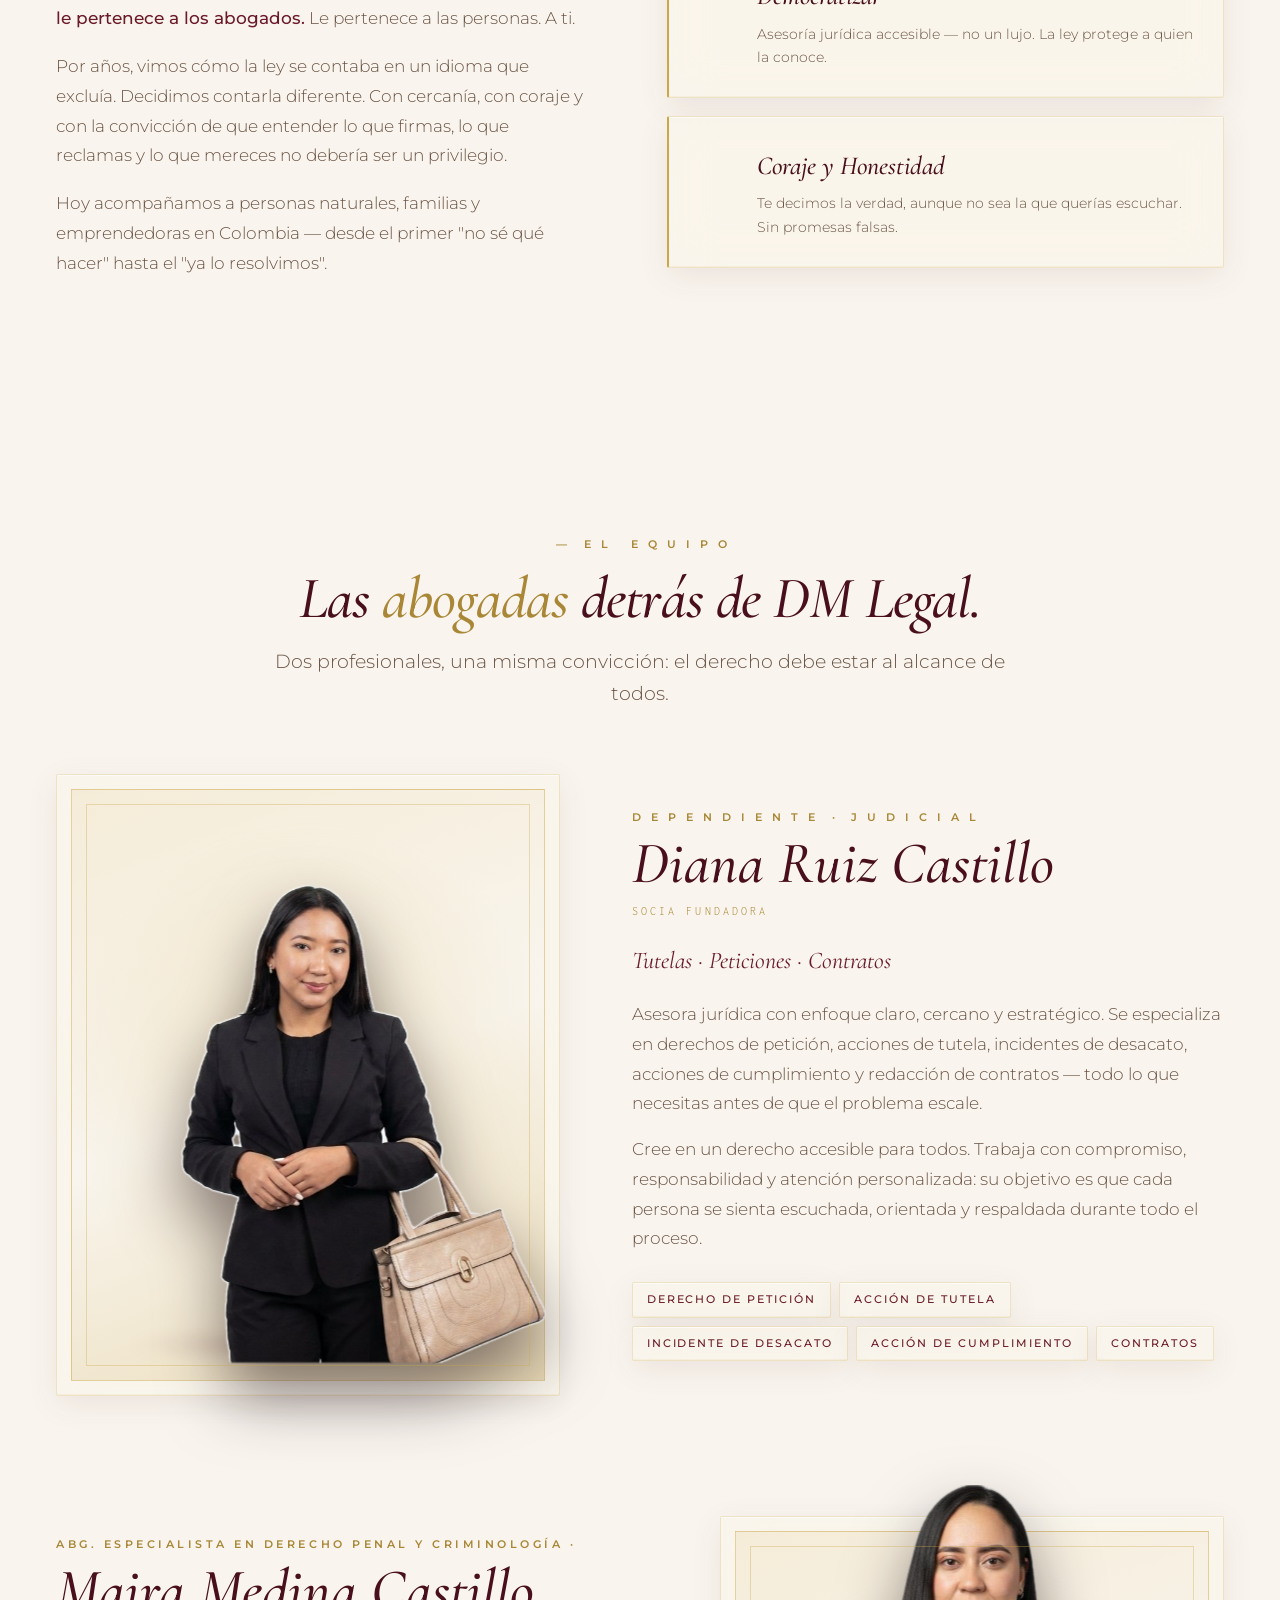
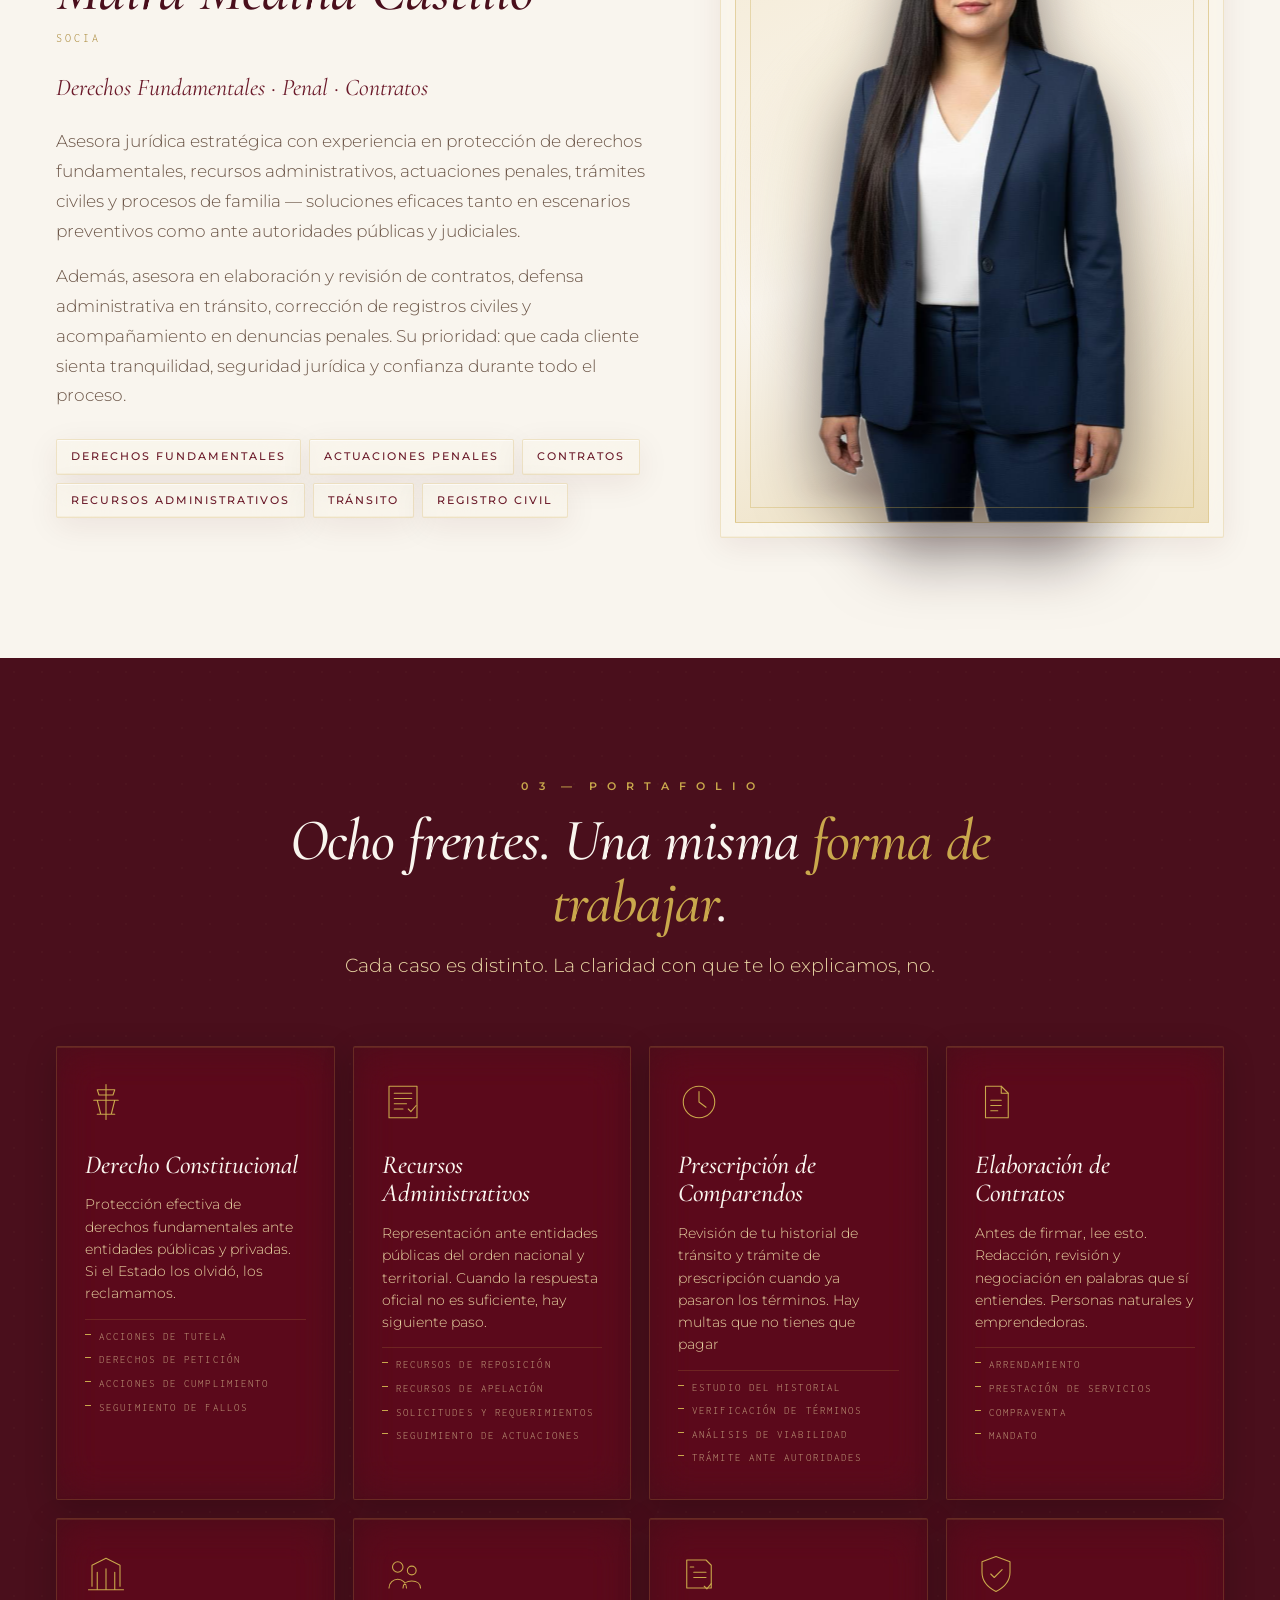
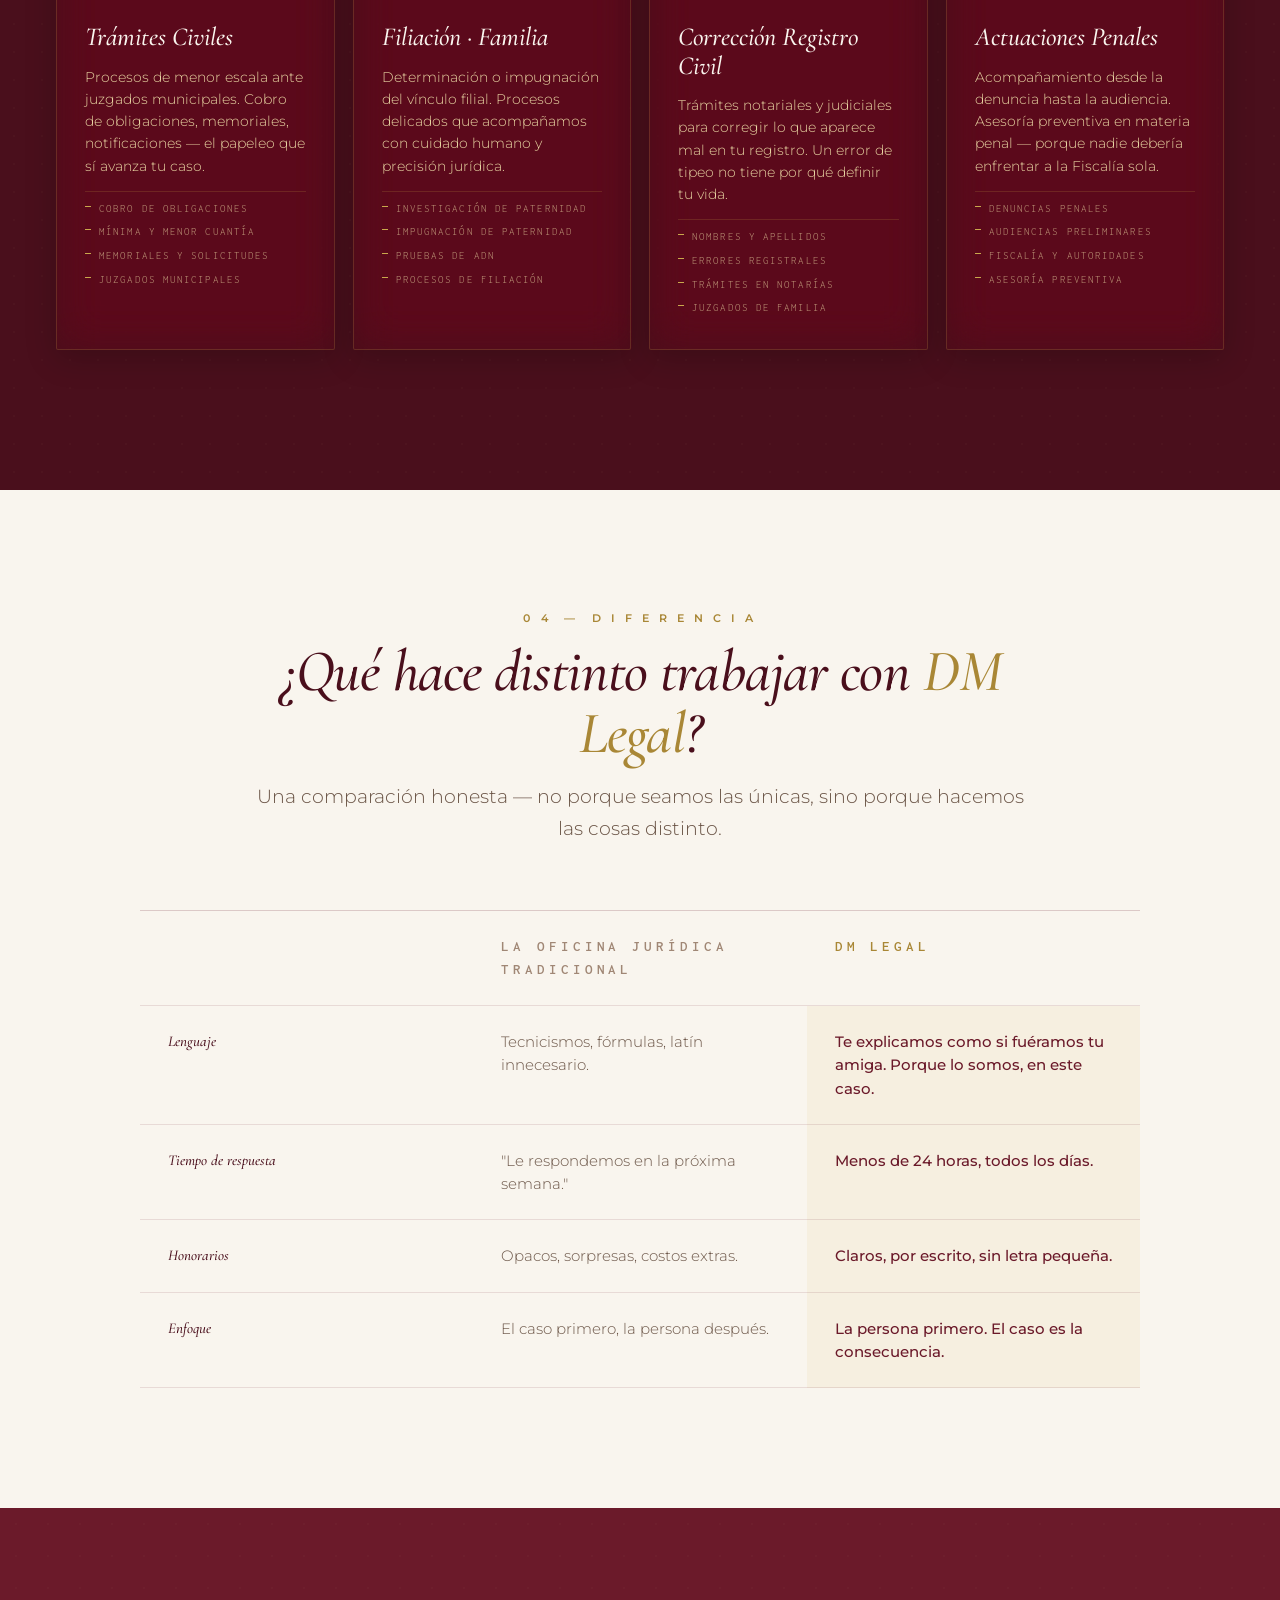
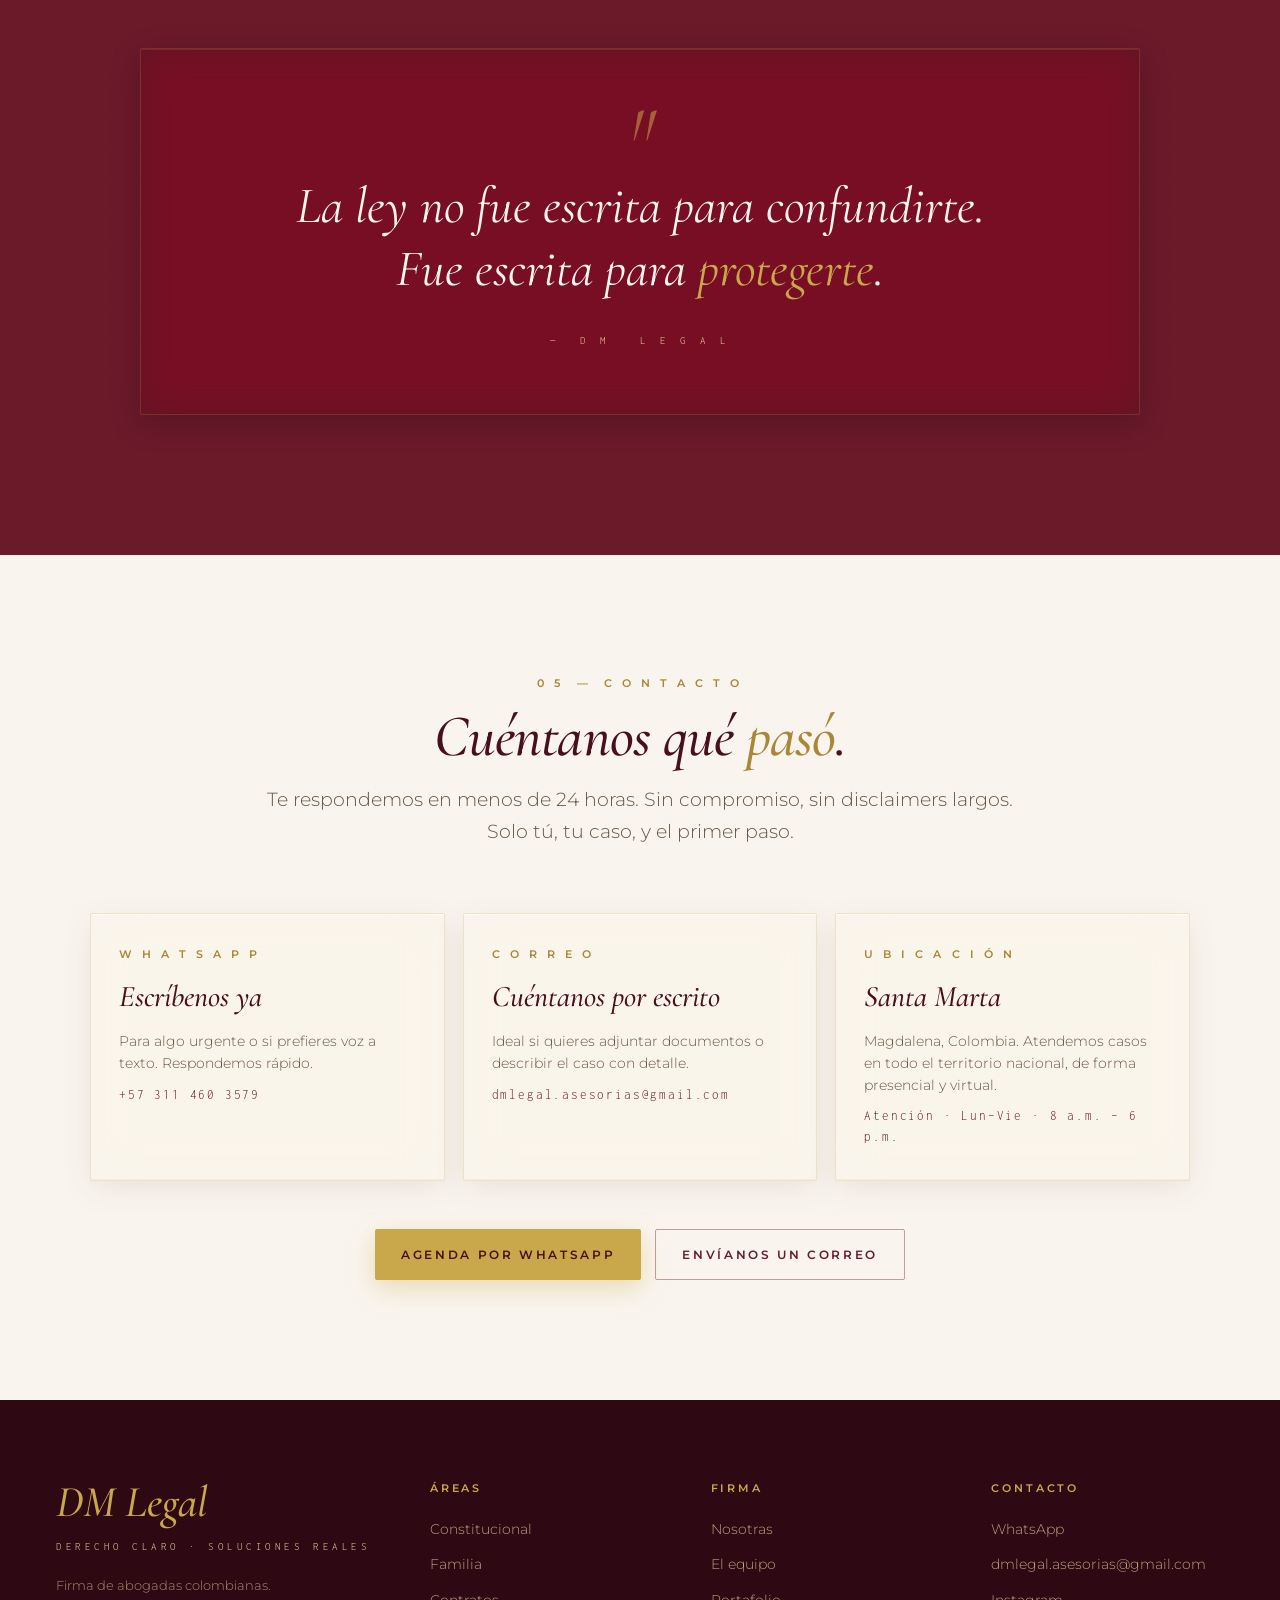
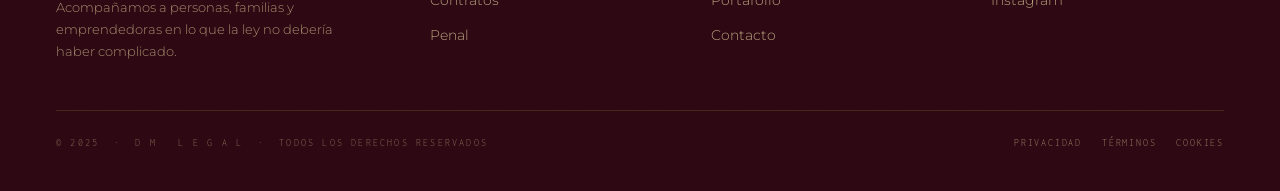
==== commit 1c3c7029: "cambios ajustes de descripcio y fotosv3" ====
--- a/index.html
+++ b/index.html
@@ -3,15 +3,59 @@
 <head>
 <meta charset="utf-8">
 <meta name="viewport" content="width=device-width,initial-scale=1">
-<title>DM Legal · Derecho claro, soluciones reales.</title>
-<meta name="description" content="Firma de abogadas colombianas especializada en derecho constitucional, familia y contratos. Derecho claro, soluciones reales.">
+<title>DM Legal · Abogadas en Santa Marta | Tutelas, Peticiones y Contratos</title>
+<meta name="description" content="Abogadas en Santa Marta Colombia. DM Legal ofrece asesoría en tutelas, derechos de petición, contratos, actuaciones penales y procesos de familia. Consulta hoy.">
 <meta name="theme-color" content="#4A0F1C">
+<meta name="keywords" content="abogadas Santa Marta, abogados Santa Marta Colombia, tutela Santa Marta, derecho de petición Colombia, asesoría jurídica Santa Marta, contratos abogado, acción de tutela Colombia, incidente de desacato, acción de cumplimiento, DM Legal, abogadas Magdalena, derecho de familia Santa Marta, actuaciones penales Colombia">
+<meta name="geo.region" content="CO-MAG">
+<meta name="geo.placename" content="Santa Marta, Magdalena, Colombia">
+<meta name="robots" content="index, follow">
+<meta name="author" content="DM Legal — Diana Ruiz Castillo y Maira Medina Castillo">
+<link rel="canonical" href="https://dmlegal.co/">
 
 <!-- Open Graph -->
-<meta property="og:title" content="DM Legal · Derecho claro, soluciones reales.">
-<meta property="og:description" content="Abogadas colombianas que traducen el derecho al idioma de la gente. Tutelas, familia, contratos, penal.">
+<meta property="og:title" content="DM Legal · Abogadas en Santa Marta | Tutelas, Peticiones y Contratos">
+<meta property="og:description" content="Firma de abogadas en Santa Marta, Colombia. Asesoría en tutelas, derechos de petición, contratos y procesos penales. Atención personalizada y cercana.">
 <meta property="og:type" content="website">
 <meta property="og:image" content="assets/logo-dm-legal.jpeg">
+<meta property="og:locale" content="es_CO">
+<meta property="og:site_name" content="DM Legal">
+
+<!-- Twitter / X Card -->
+<meta name="twitter:card" content="summary_large_image">
+<meta name="twitter:title" content="DM Legal · Abogadas en Santa Marta">
+<meta name="twitter:description" content="Tutelas, peticiones, contratos y más. Asesoría jurídica clara y cercana en Santa Marta, Colombia.">
+<meta name="twitter:image" content="assets/logo-dm-legal.jpeg">
+
+<!-- Schema.org — Datos estructurados para Google -->
+<script type="application/ld+json">
+{
+  "@context": "https://schema.org",
+  "@type": "LegalService",
+  "name": "DM Legal",
+  "description": "Firma de abogadas en Santa Marta especializada en tutelas, derechos de petición, contratos, actuaciones penales y procesos de familia.",
+  "url": "https://dmlegal.co",
+  "telephone": "",
+  "address": {
+    "@type": "PostalAddress",
+    "addressLocality": "Santa Marta",
+    "addressRegion": "Magdalena",
+    "addressCountry": "CO"
+  },
+  "areaServed": {
+    "@type": "City",
+    "name": "Santa Marta"
+  },
+  "serviceType": ["Tutela", "Derecho de Petición", "Contratos", "Actuaciones Penales", "Procesos de Familia", "Acción de Cumplimiento", "Incidente de Desacato"],
+  "founder": [
+    { "@type": "Person", "name": "Diana Ruiz Castillo", "jobTitle": "Abogada Dependiente Judicial, Socia Fundadora" },
+    { "@type": "Person", "name": "Maira Medina Castillo", "jobTitle": "Abogada Especialista, Socia" }
+  ],
+  "priceRange": "$$",
+  "openingHours": "Mo-Fr 08:00-18:00",
+  "sameAs": []
+}
+</script>
 
 <link rel="preconnect" href="https://fonts.googleapis.com">
 <link rel="preconnect" href="https://fonts.gstatic.com" crossorigin>
@@ -1500,7 +1544,7 @@
       </svg>
       <div class="svc-num"></div>
       <h3 class="svc-title">Prescripción de Comparendos</h3>
-      <p class="svc-copy">Revisión de tu historial de tránsito y trámite de prescripción cuando ya pasaron los términos. Hay multas que no tienes que pagar.</p>
+      <p class="svc-copy">Revisión de tu historial de tránsito y trámite de prescripción cuando ya pasaron los términos. Hay multas que no tienes que pagar</p>
       <ul class="svc-list">
         <li>Estudio del historial</li>
         <li>Verificación de términos</li>
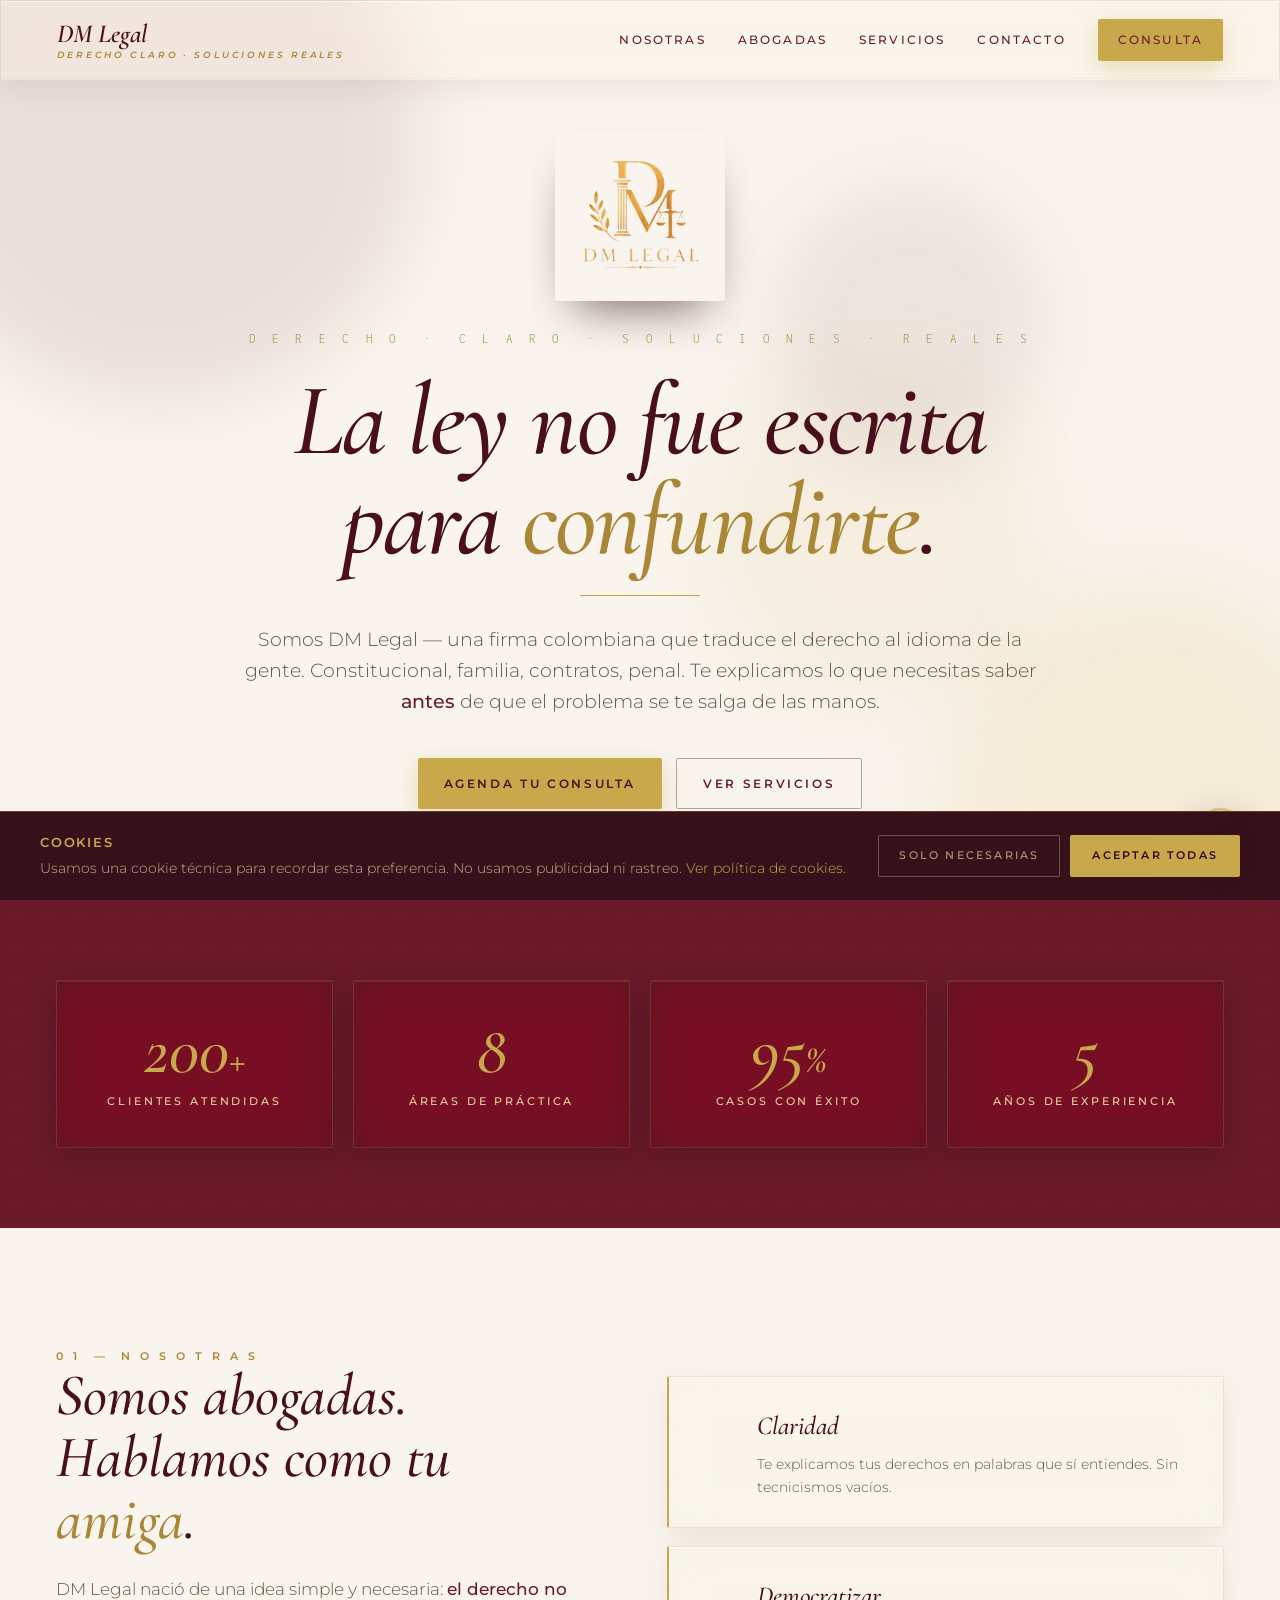
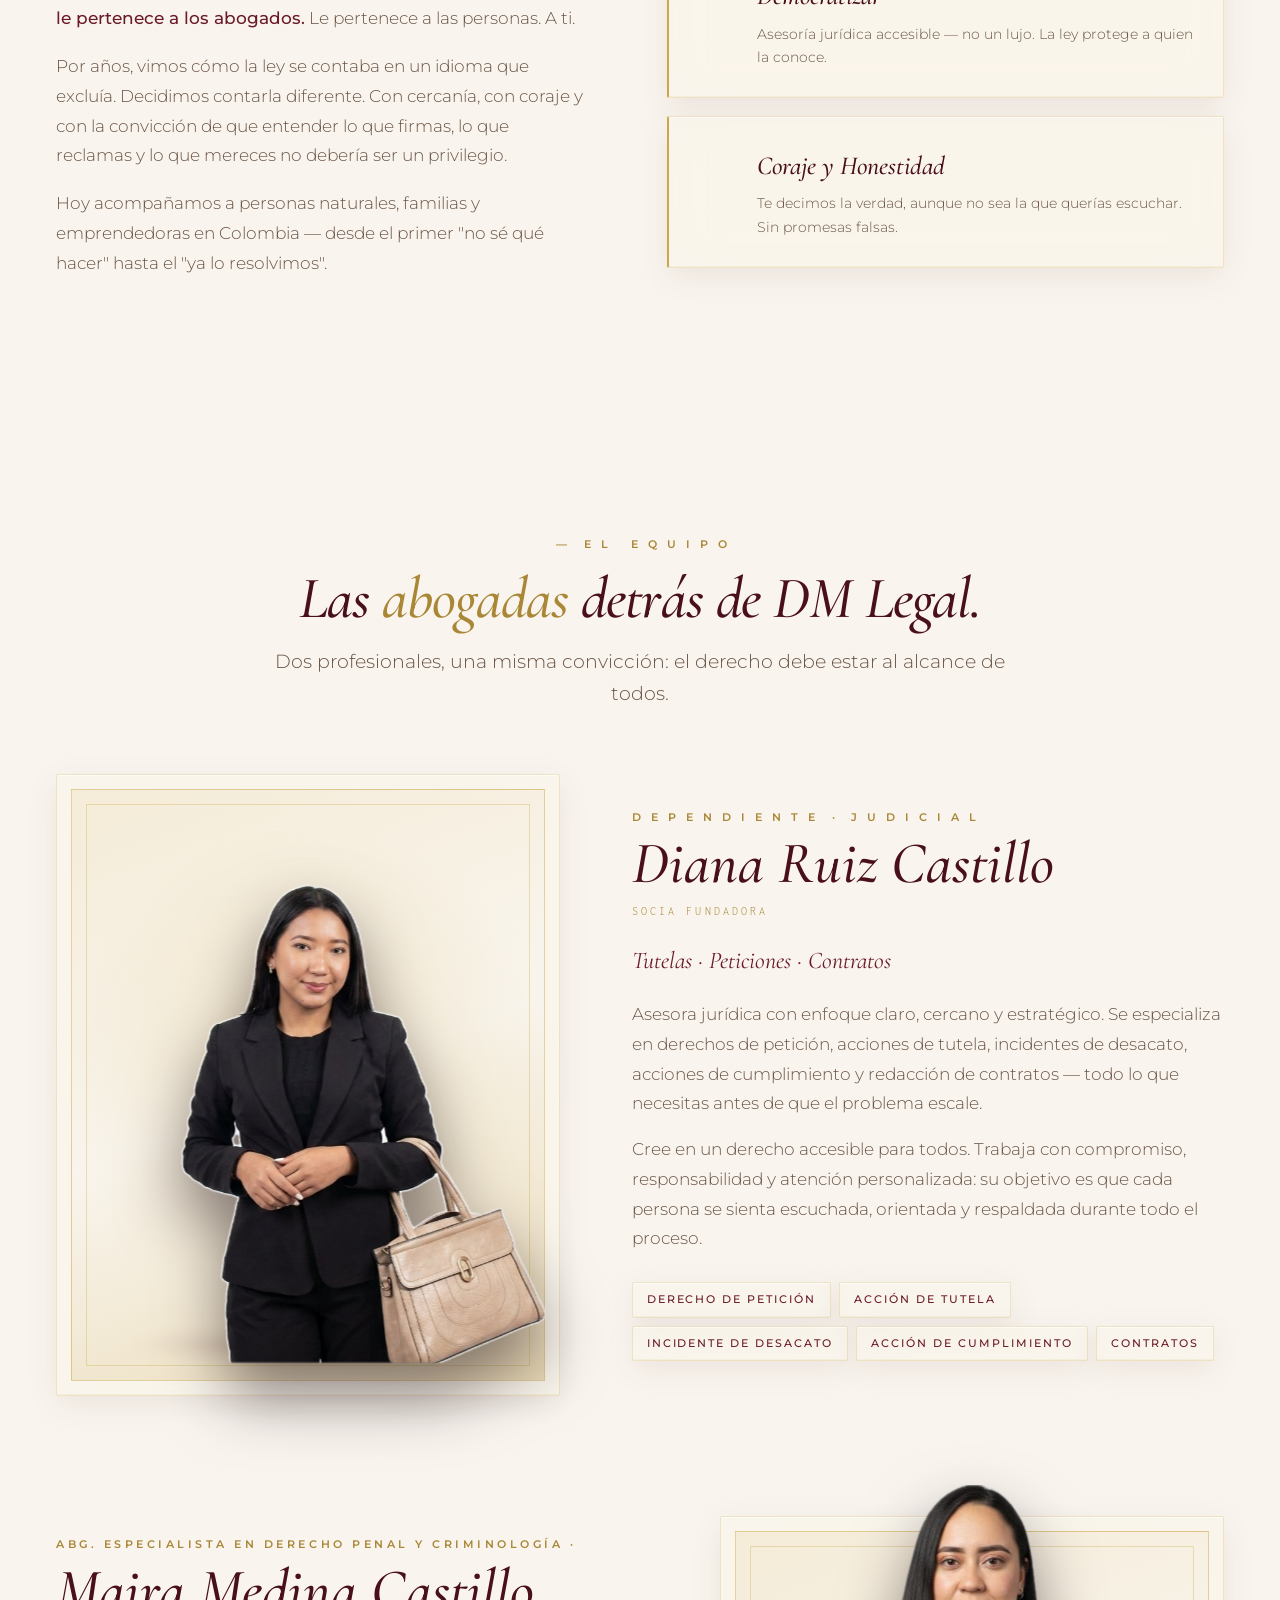
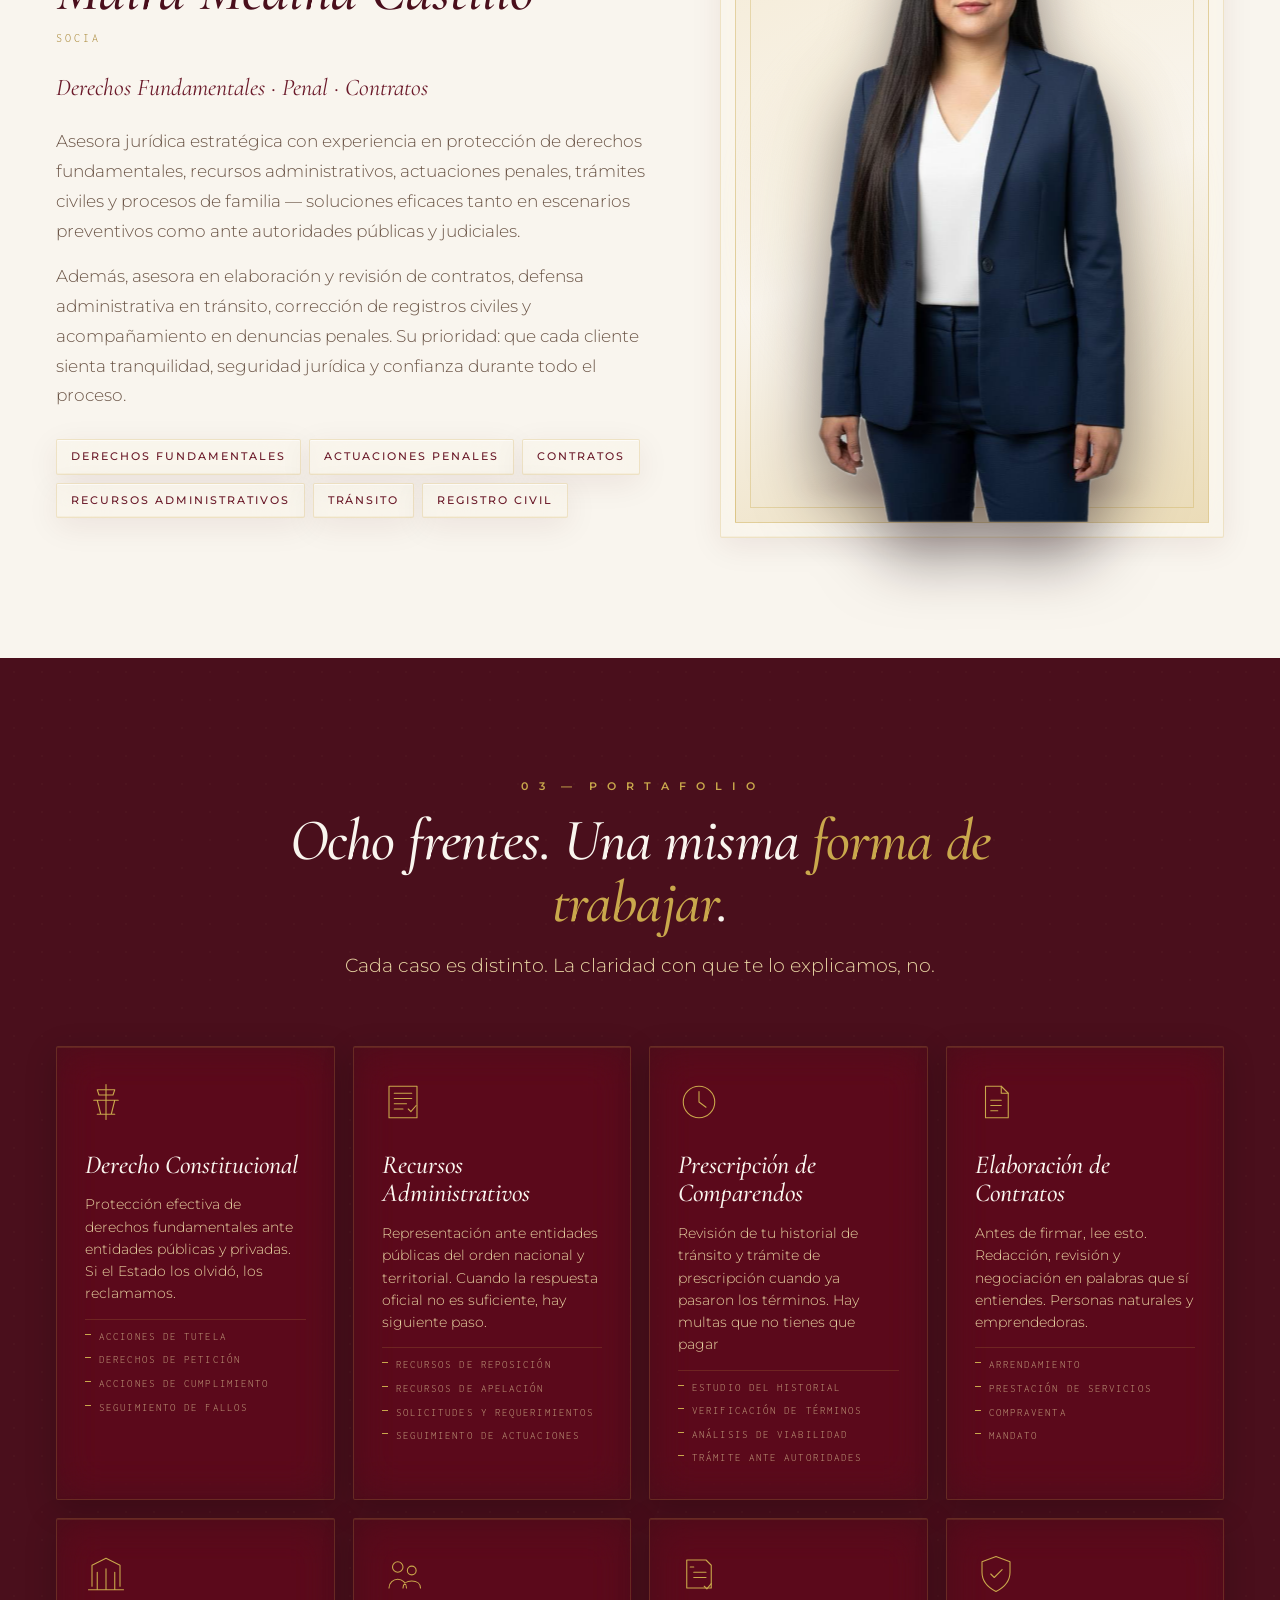
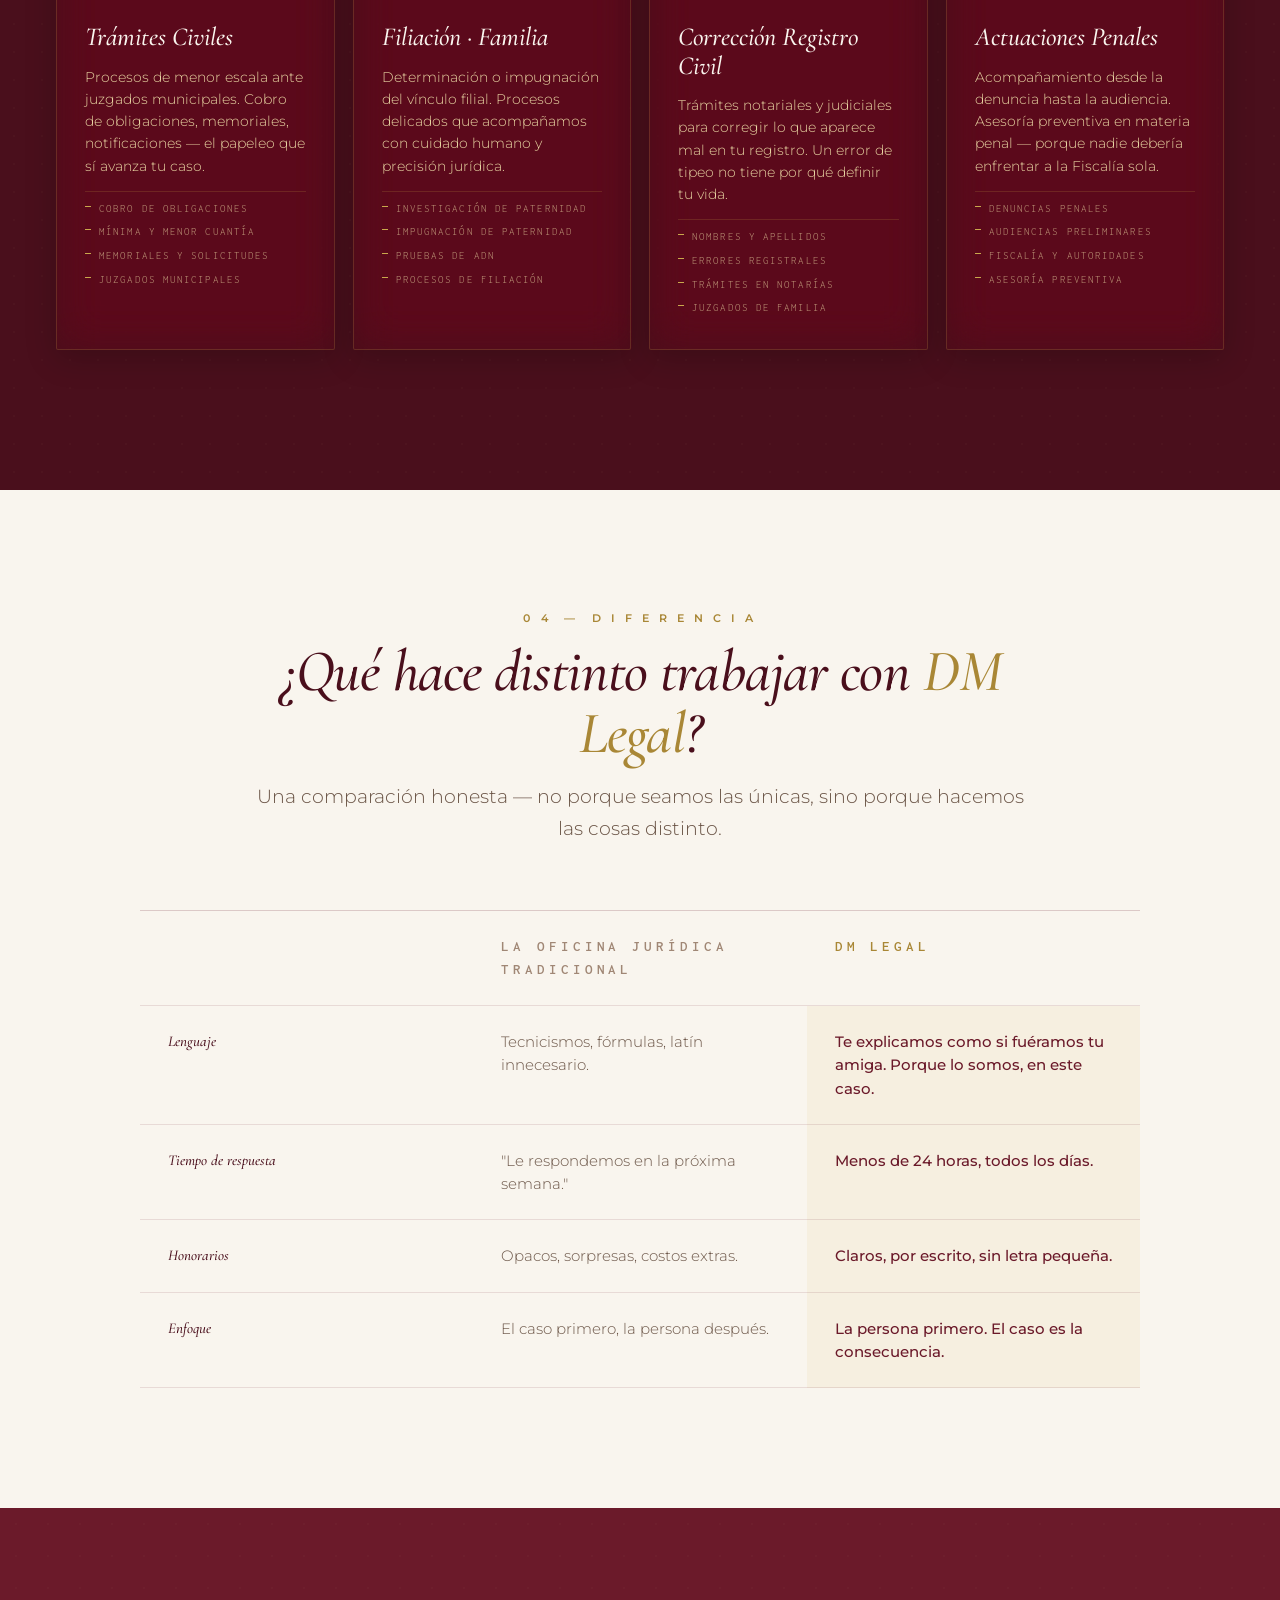
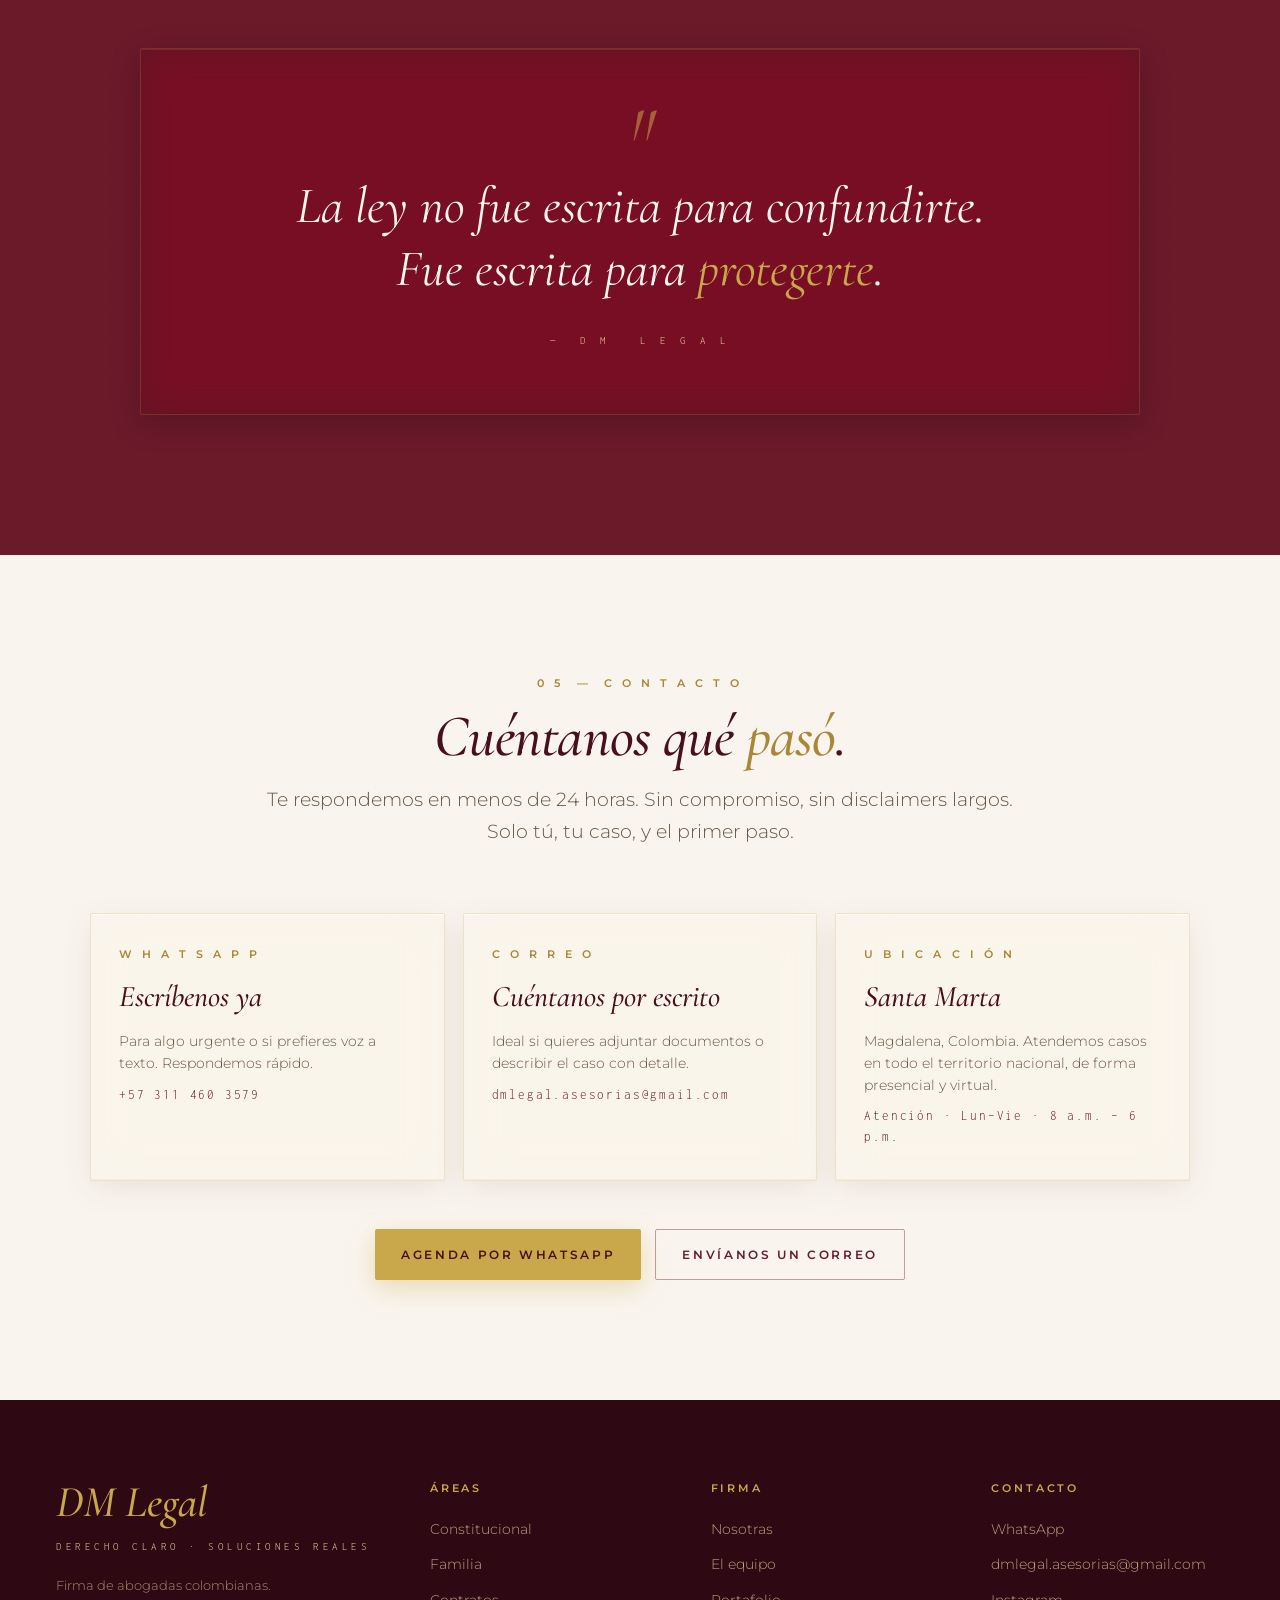
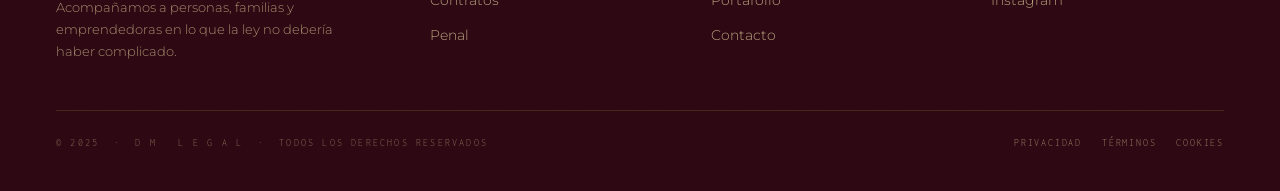
==== commit a10894bb: "Fix: foto Maira actualizada a abogada-02.png y líneas del marco detrás de las fotos - Cambia src de " ====
--- a/index.html
+++ b/index.html
@@ -712,7 +712,7 @@
   left: 50%; bottom: 0;
   height: 108%; width: auto;
   max-width: none;
-  z-index: 2;
+  z-index: 4;
   opacity: 0;
   filter: drop-shadow(0 32px 32px rgba(20,4,10,0.50));
   /* estado inicial: fuera de pantalla + abajo */
@@ -1474,7 +1474,7 @@
         <div class="abogada-halo"></div>
         <div class="abogada-ground"></div>
         <img class="abogada-cutout"
-             src="assets/maira-abogada.png"
+             src="assets/abogada-02.png"
              alt="Maira Medina Castillo — Abogada DM Legal"
              onerror="this.style.display='none';this.parentElement.classList.add('cutout-missing');">
         <div class="abogada-foto-initials cutout-fallback">M</div>
